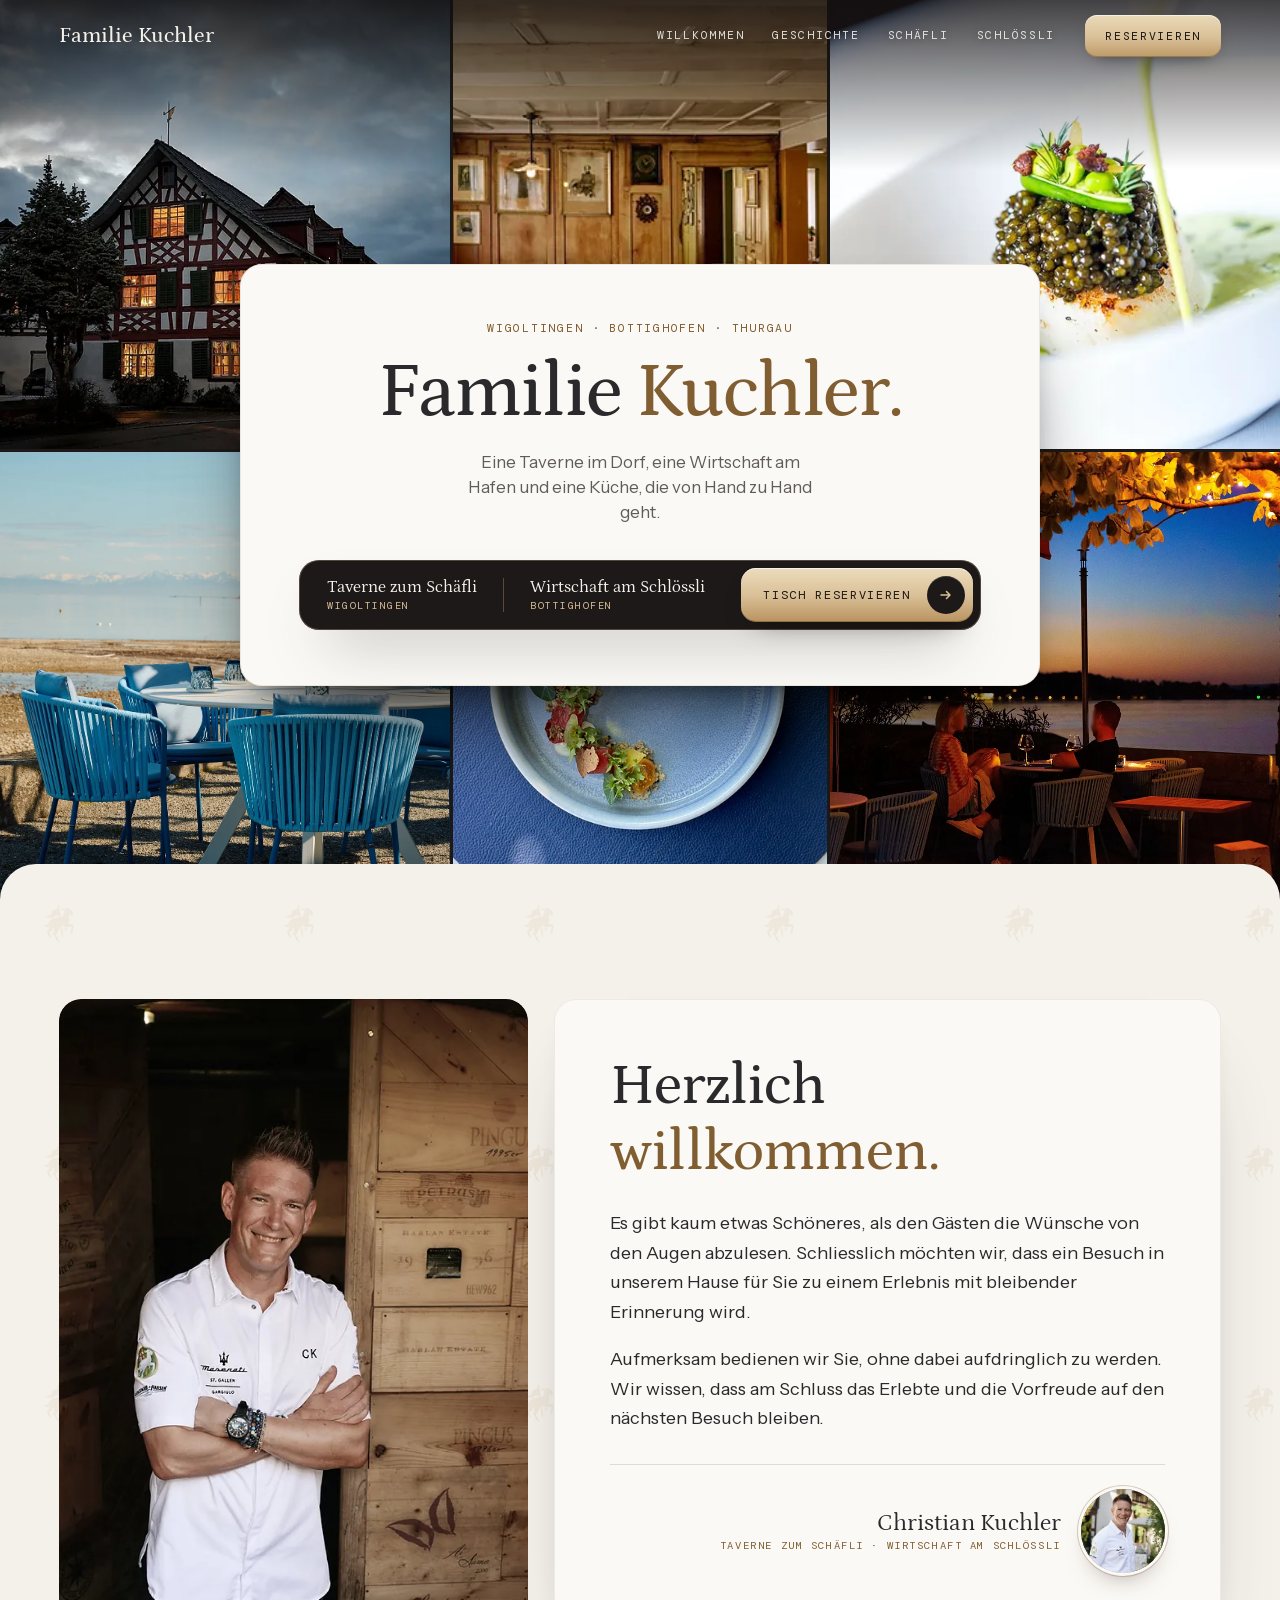
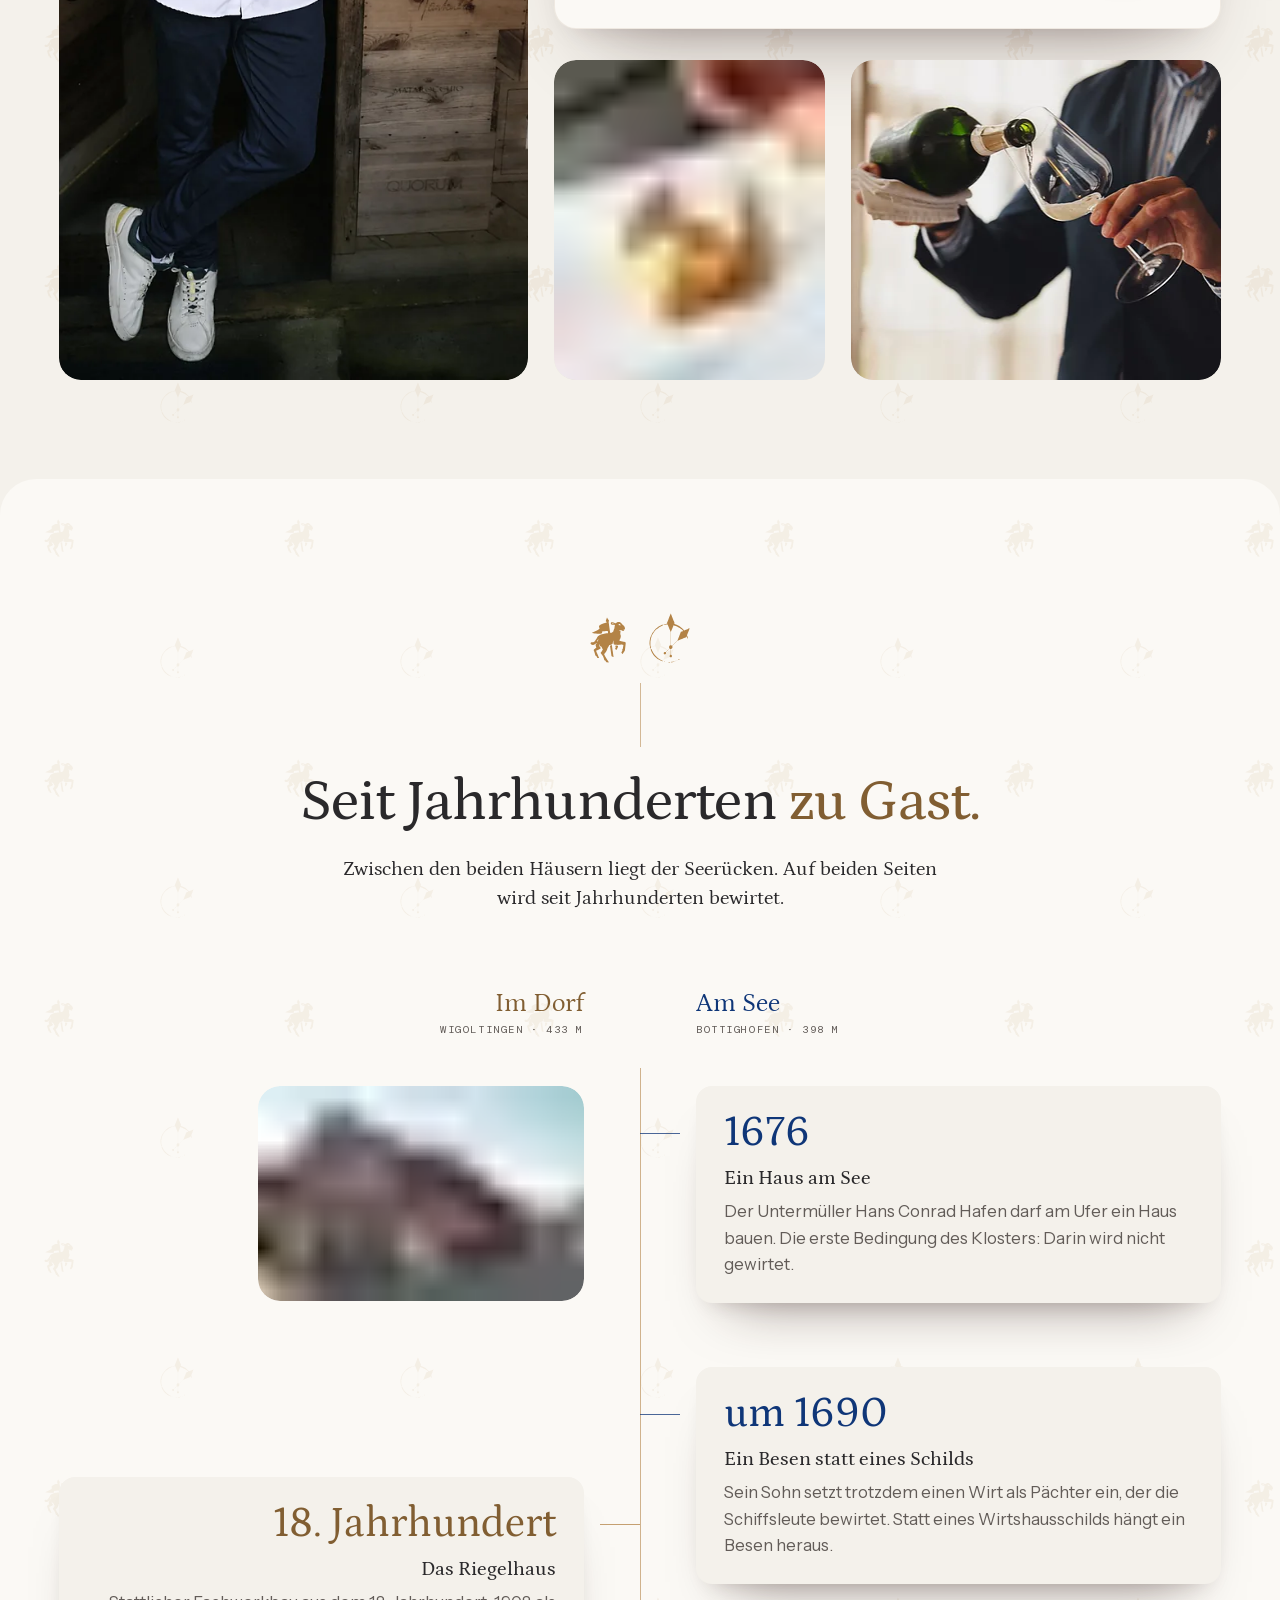
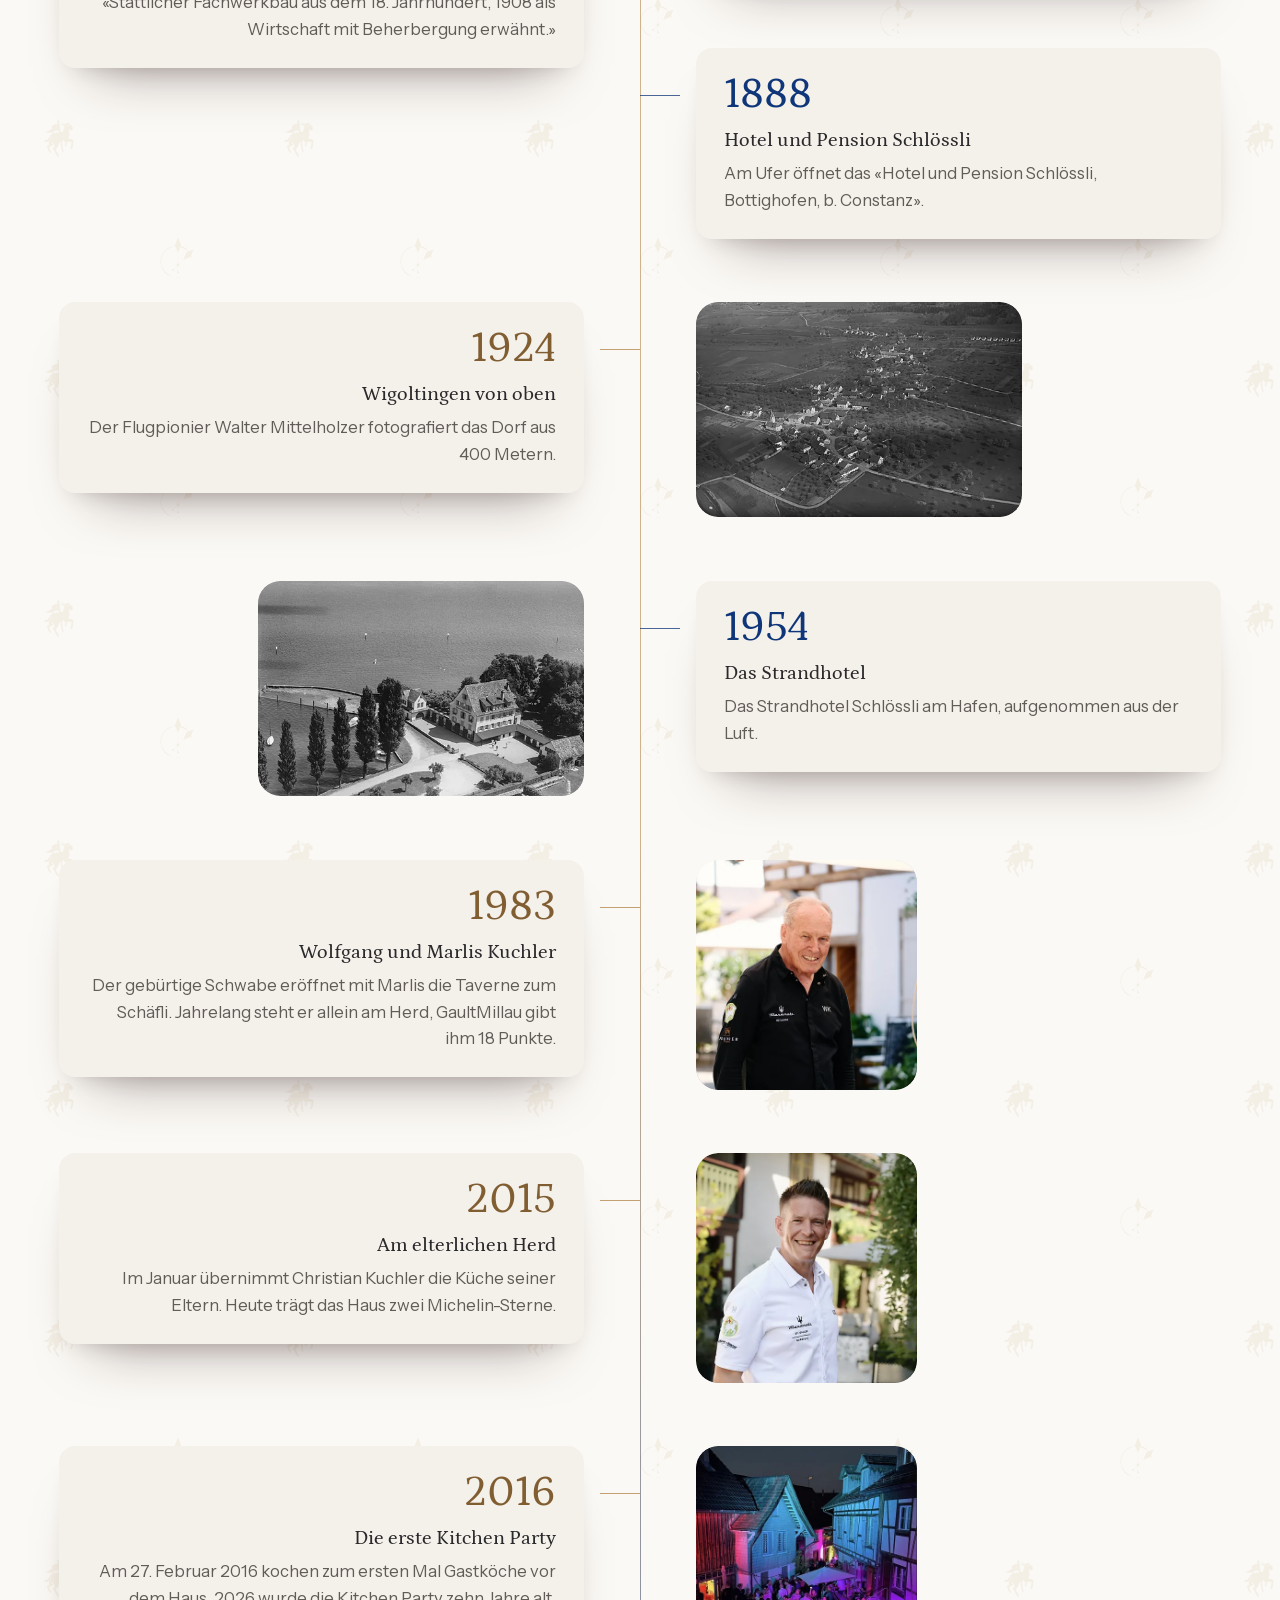
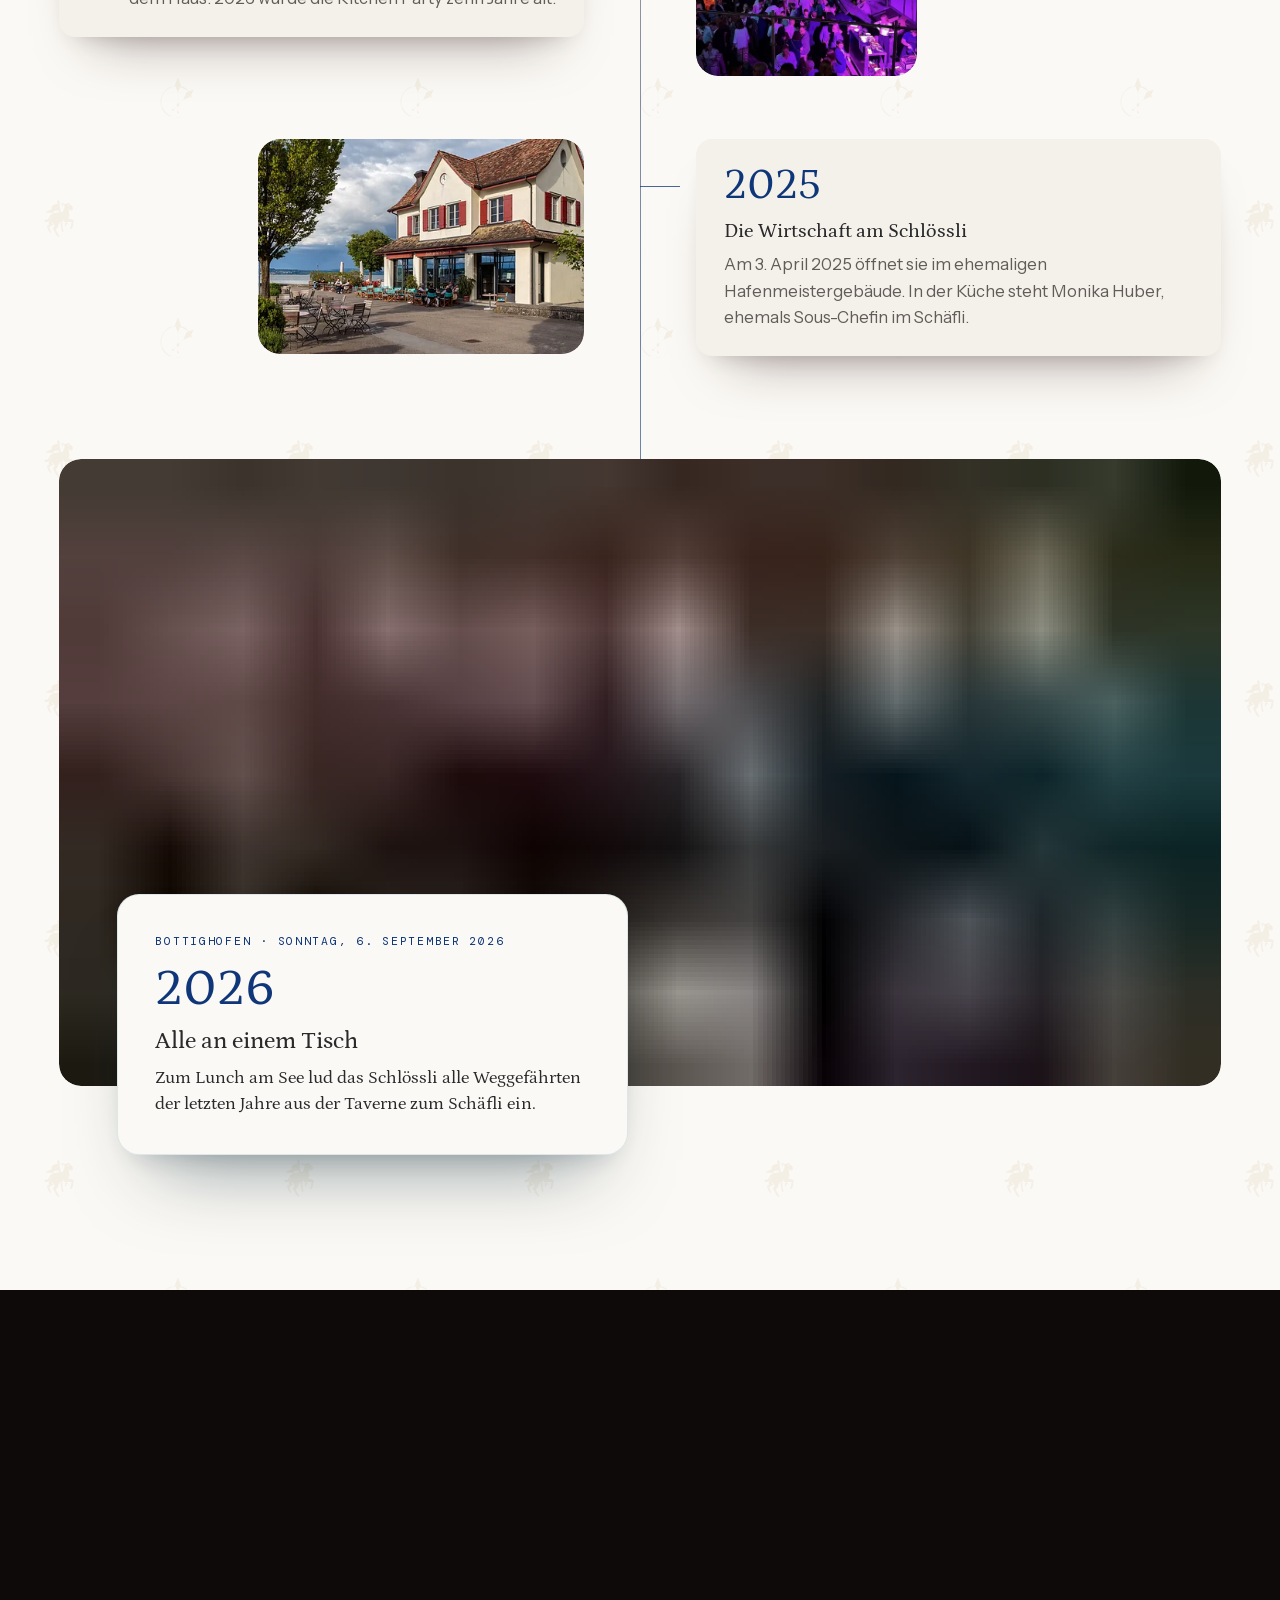
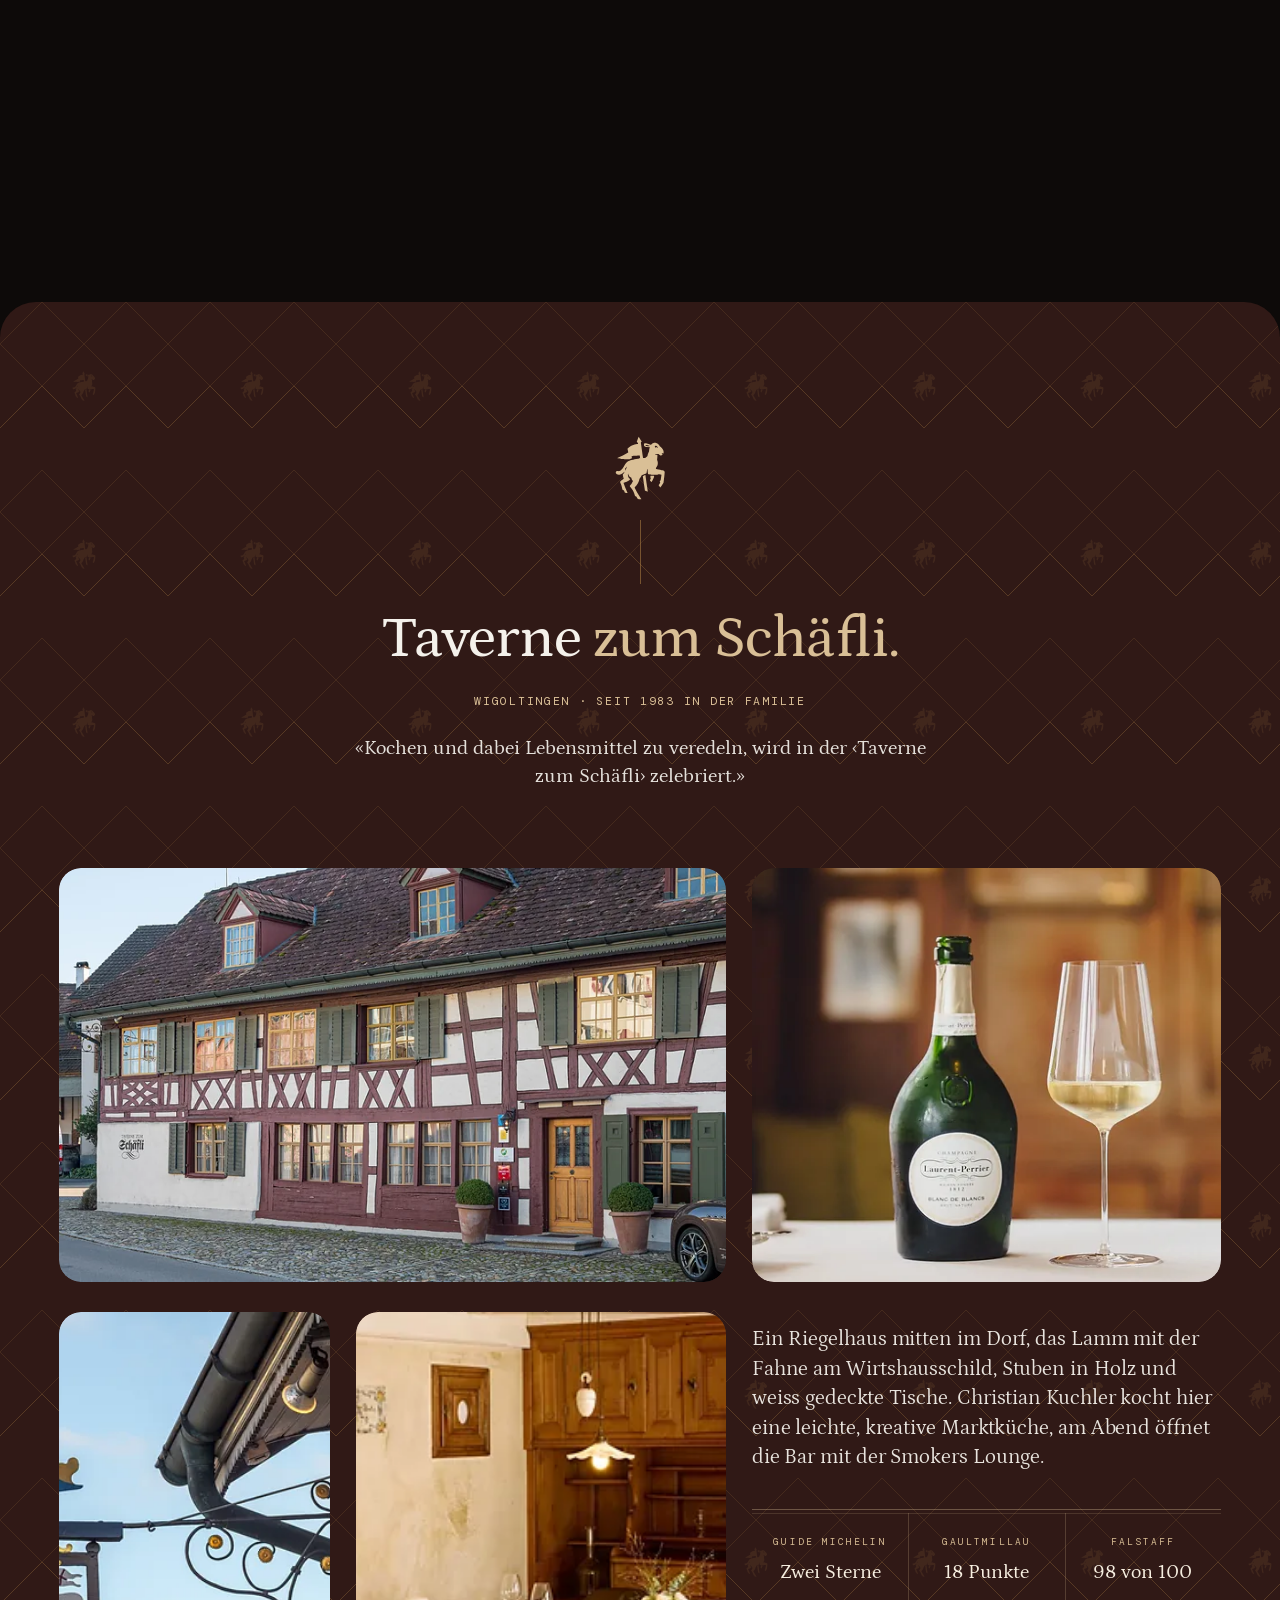
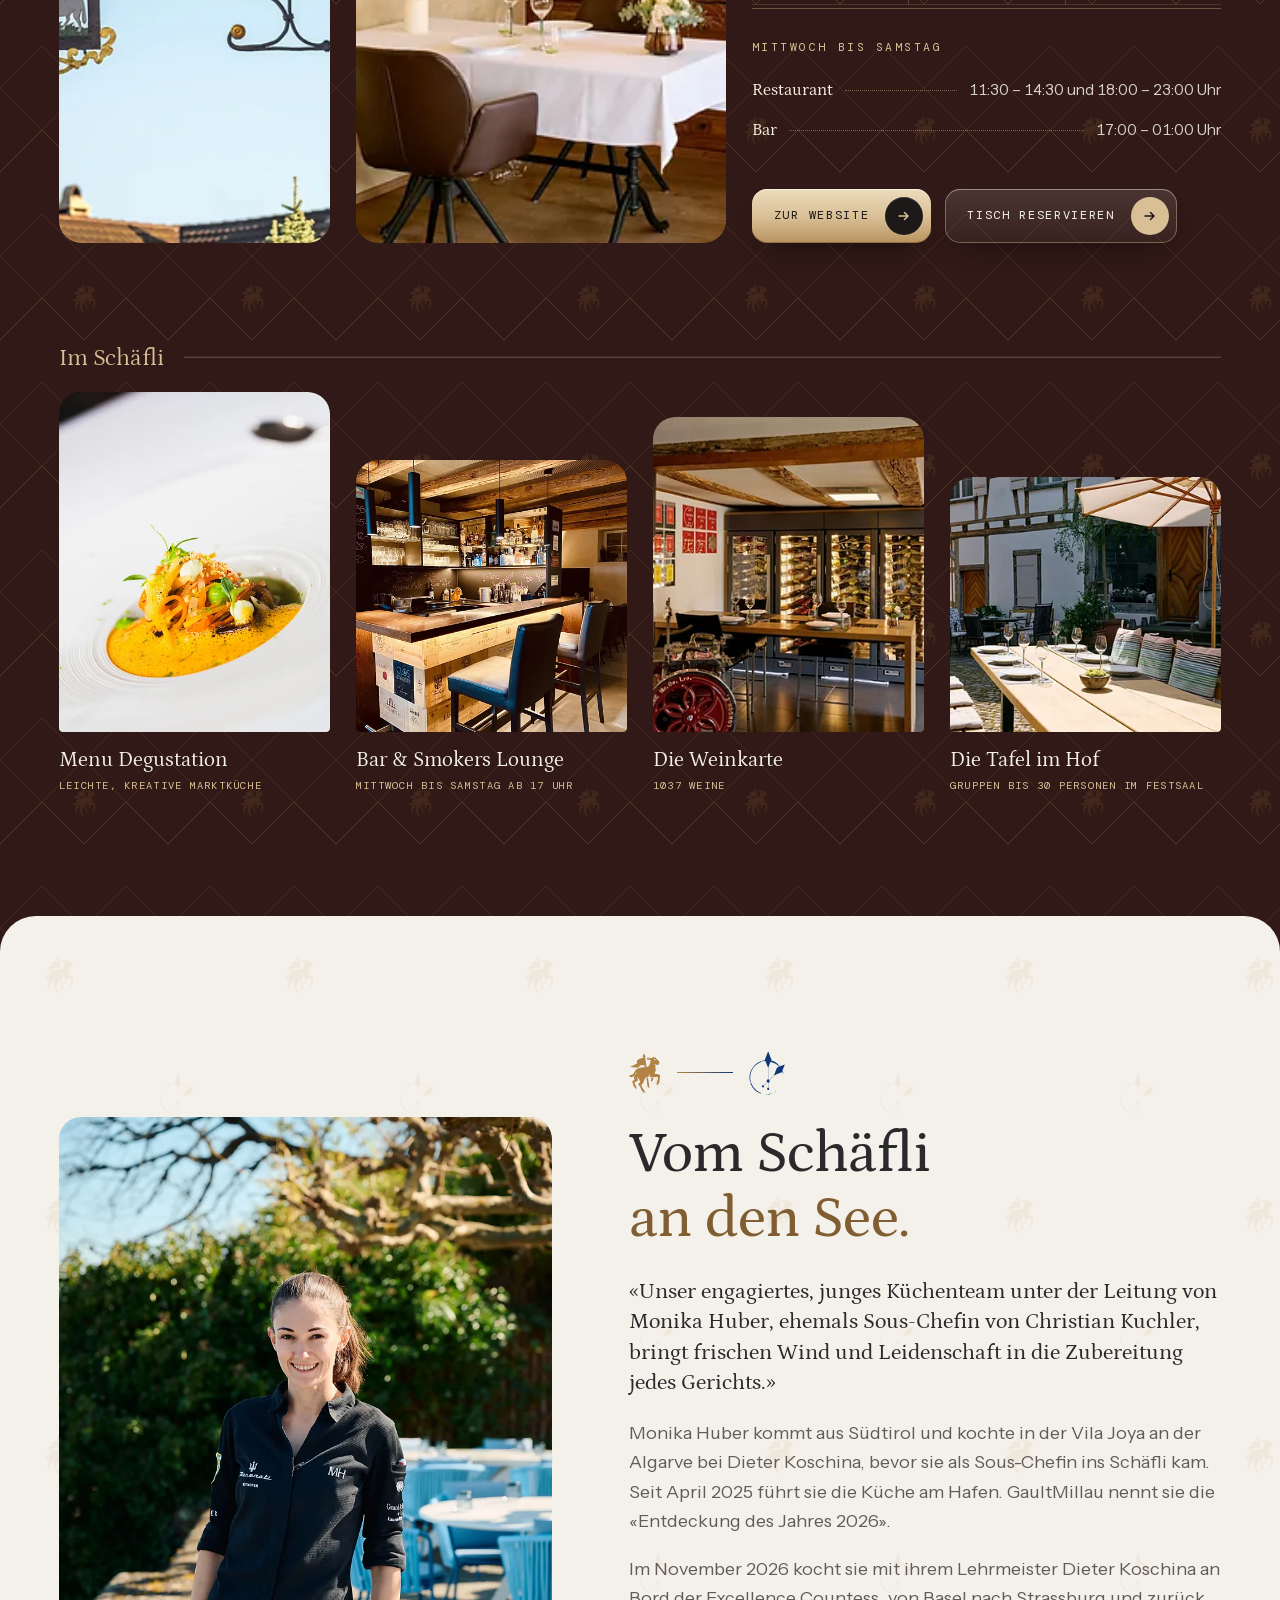
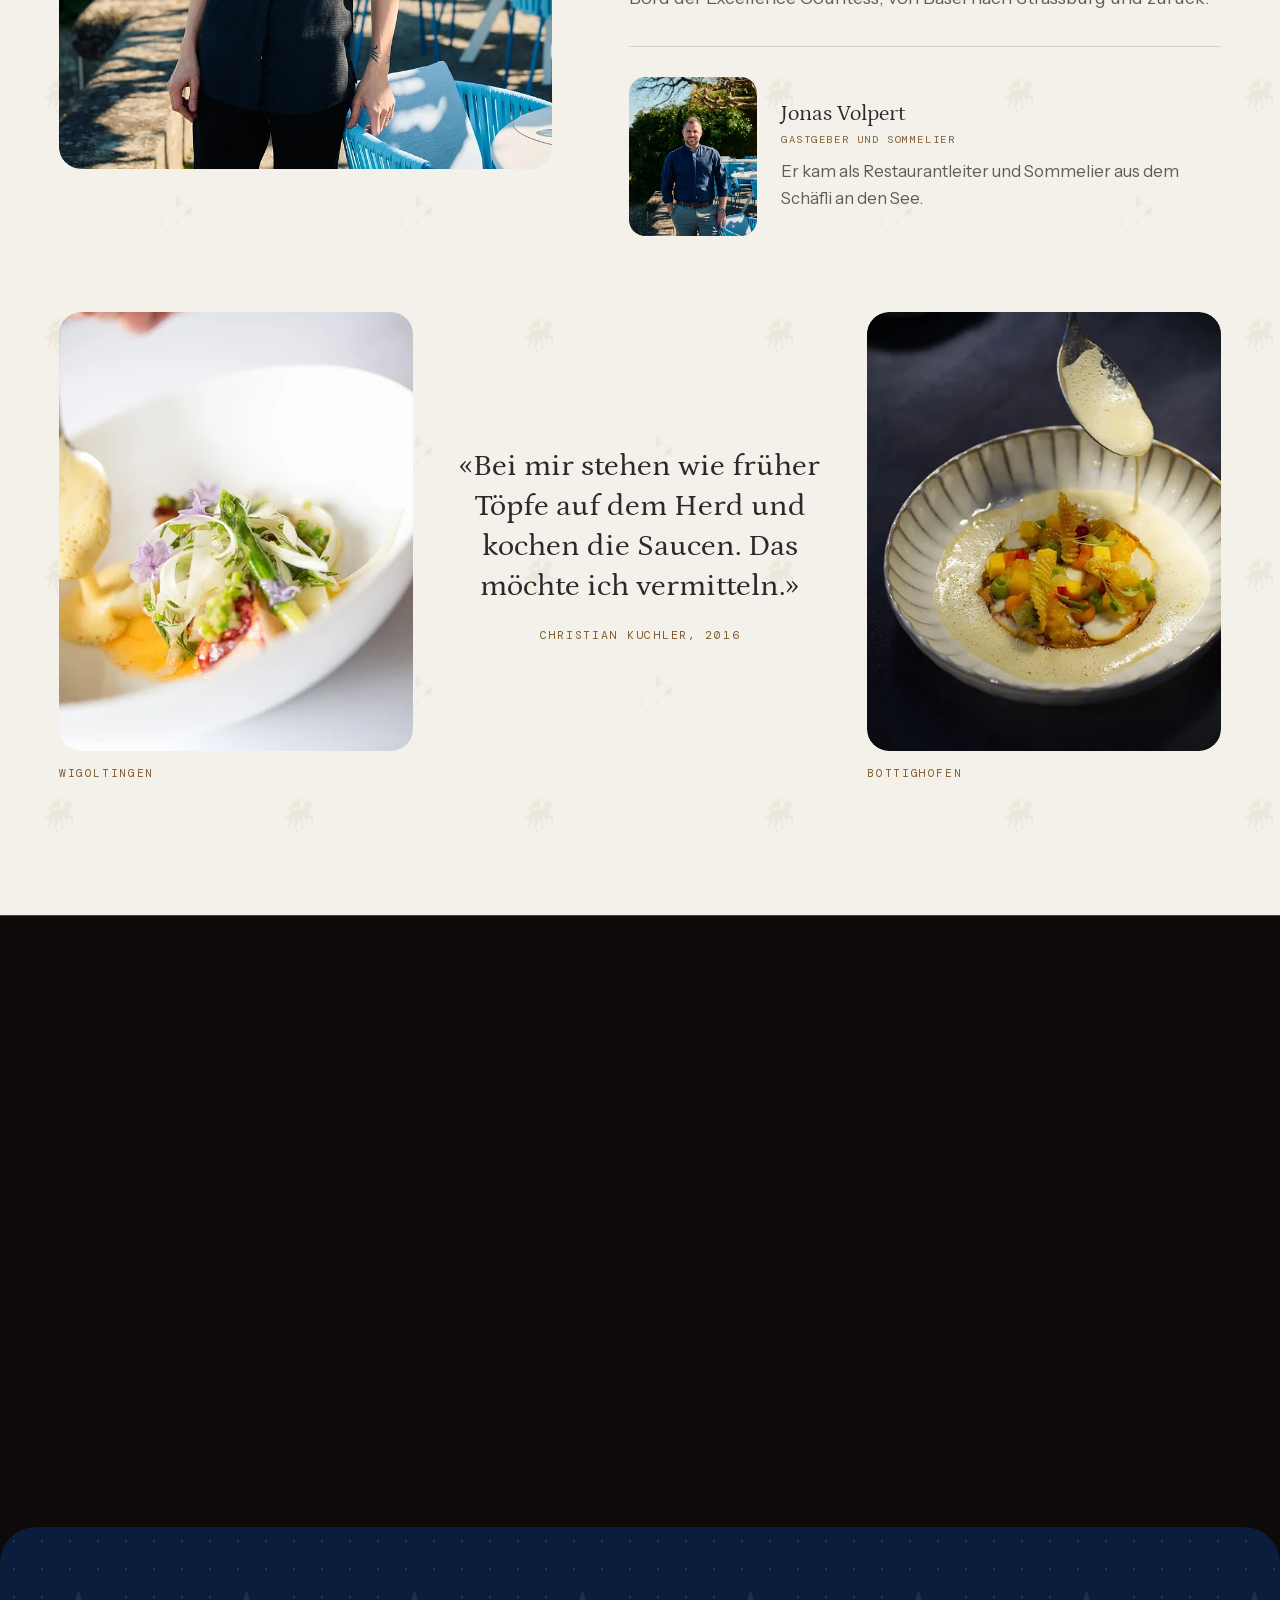
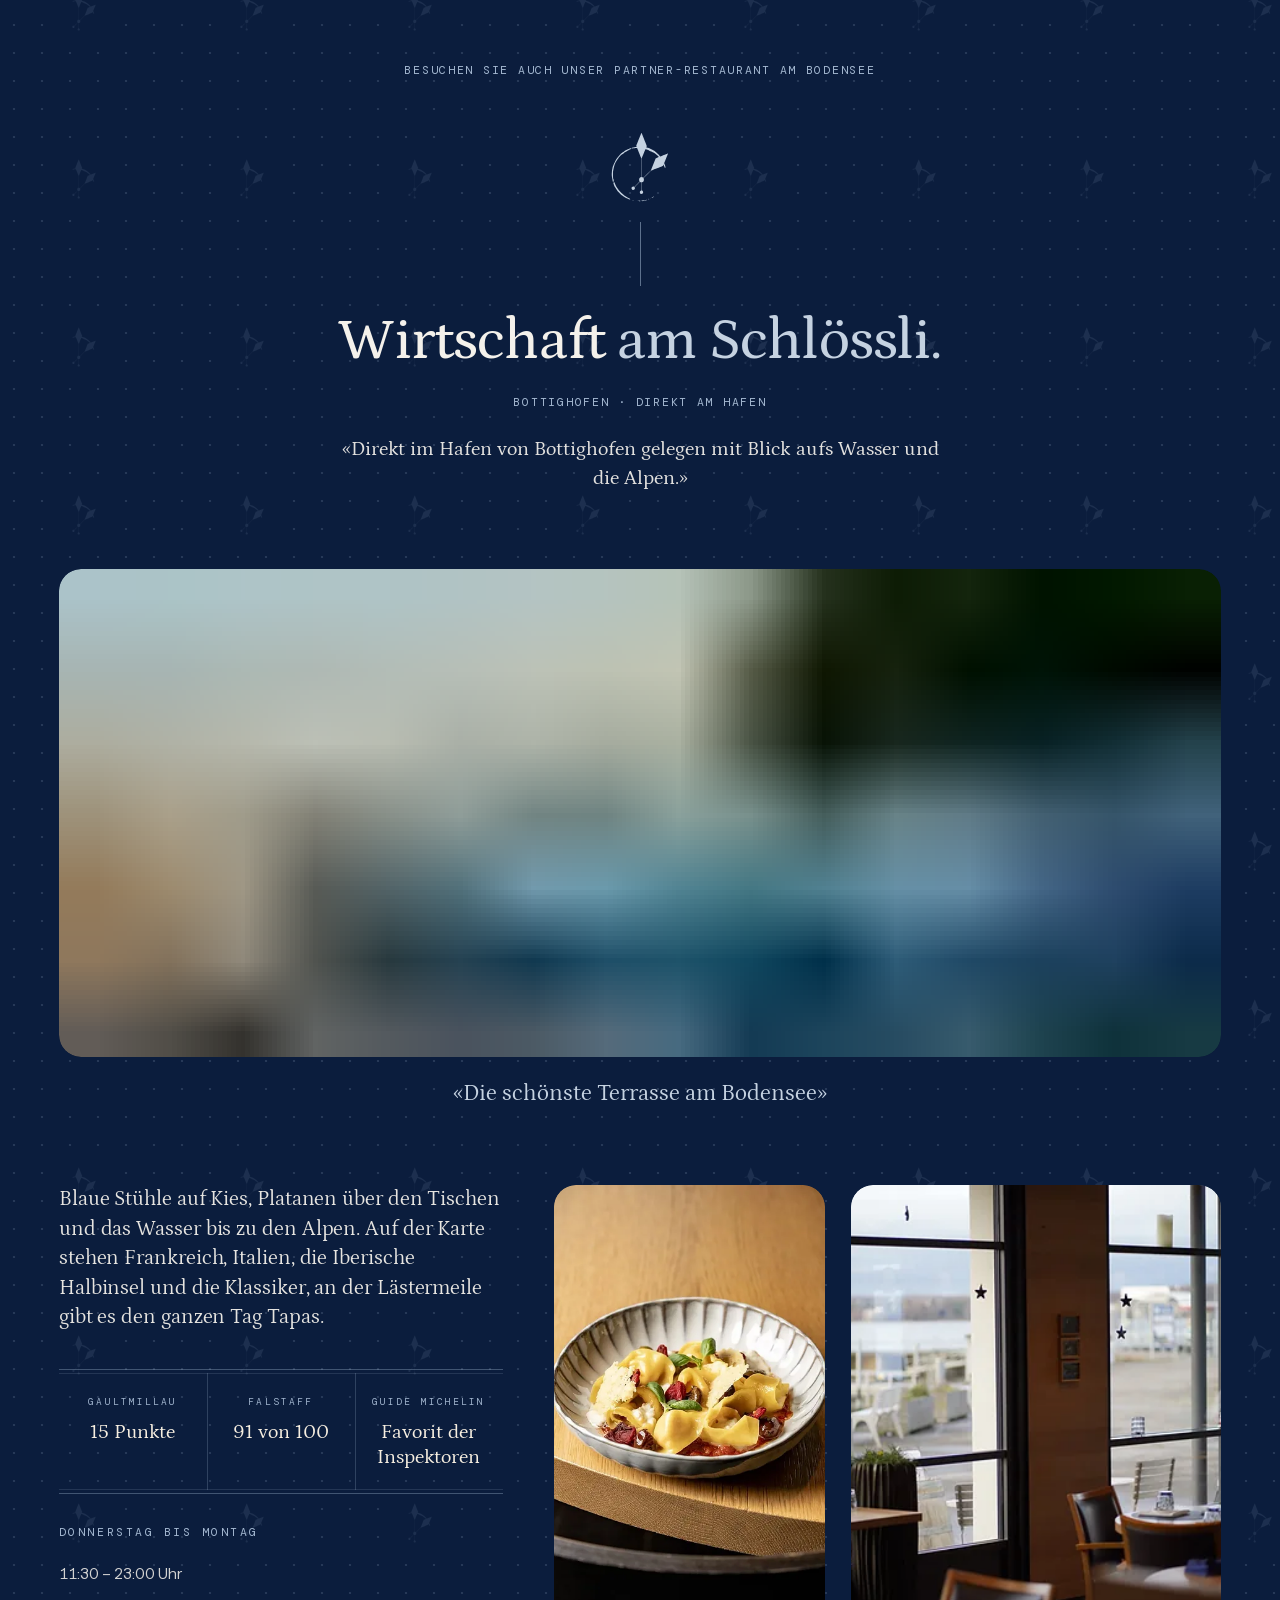
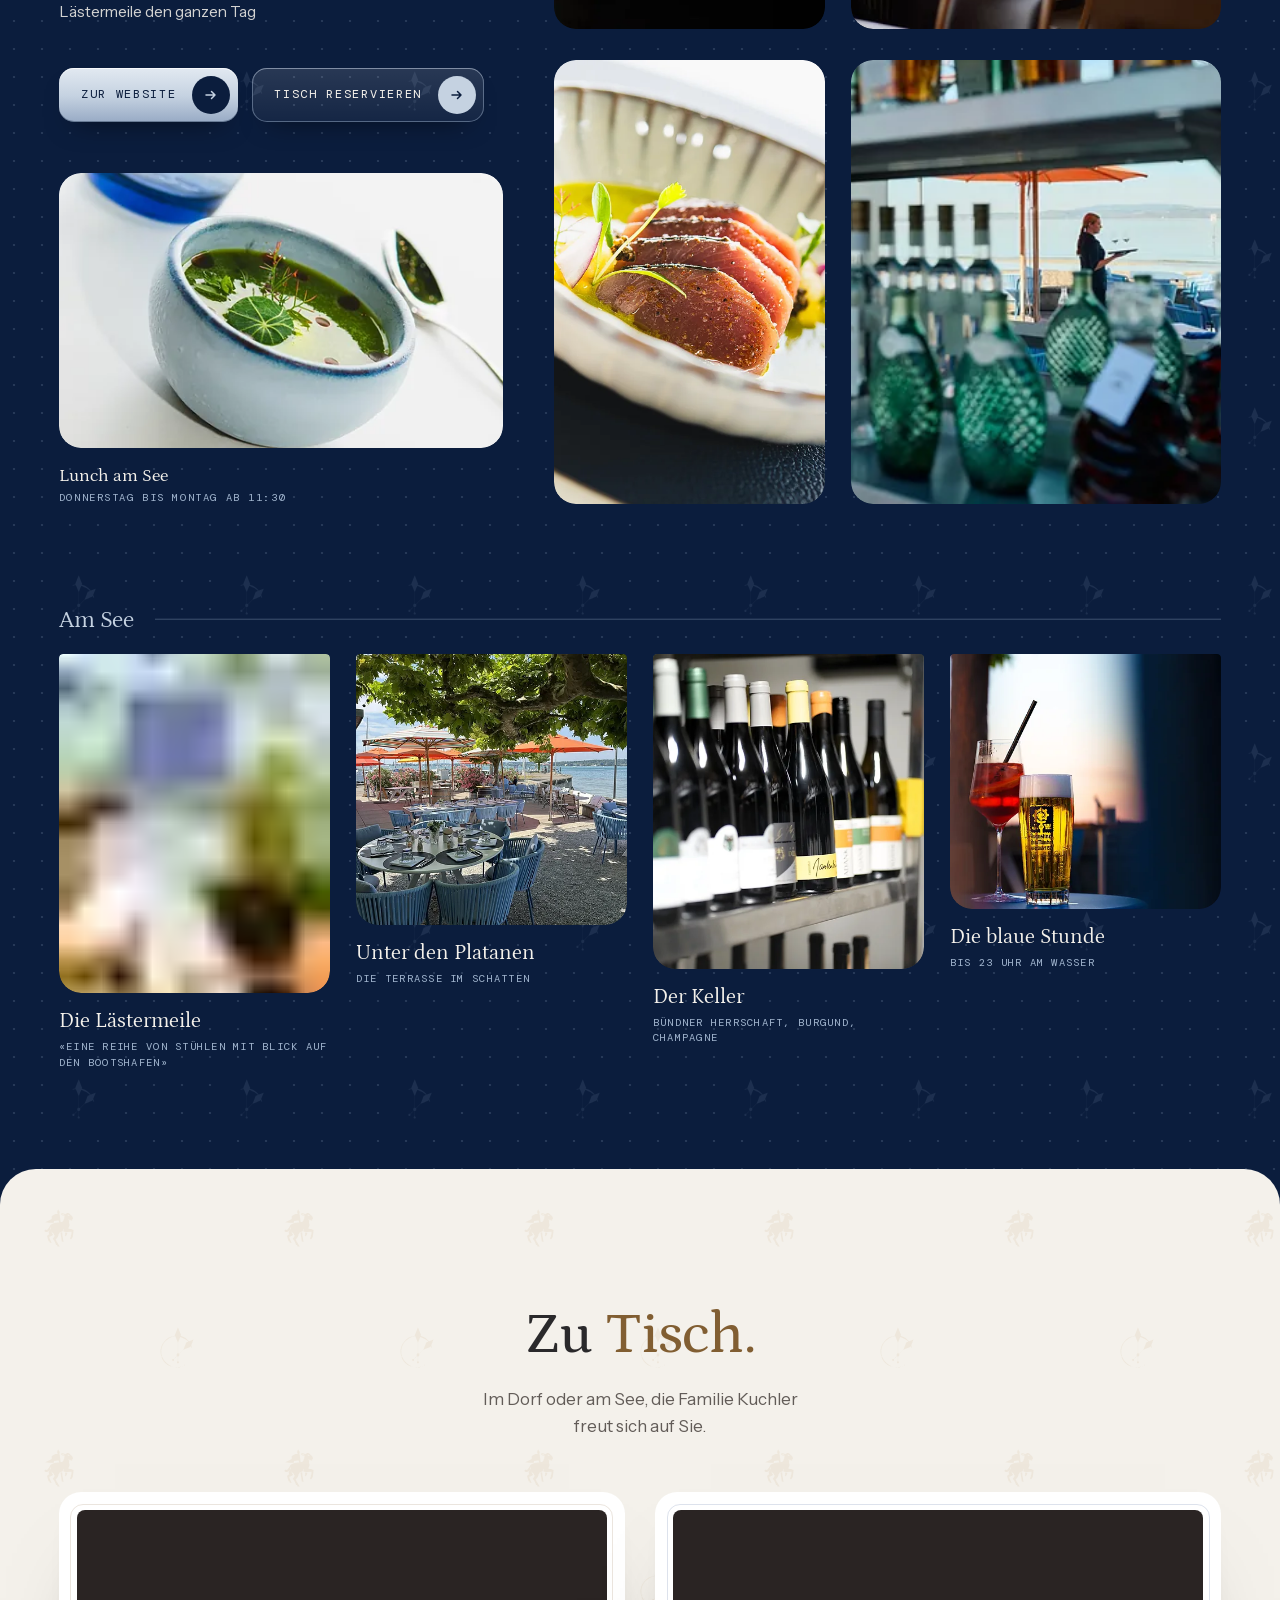
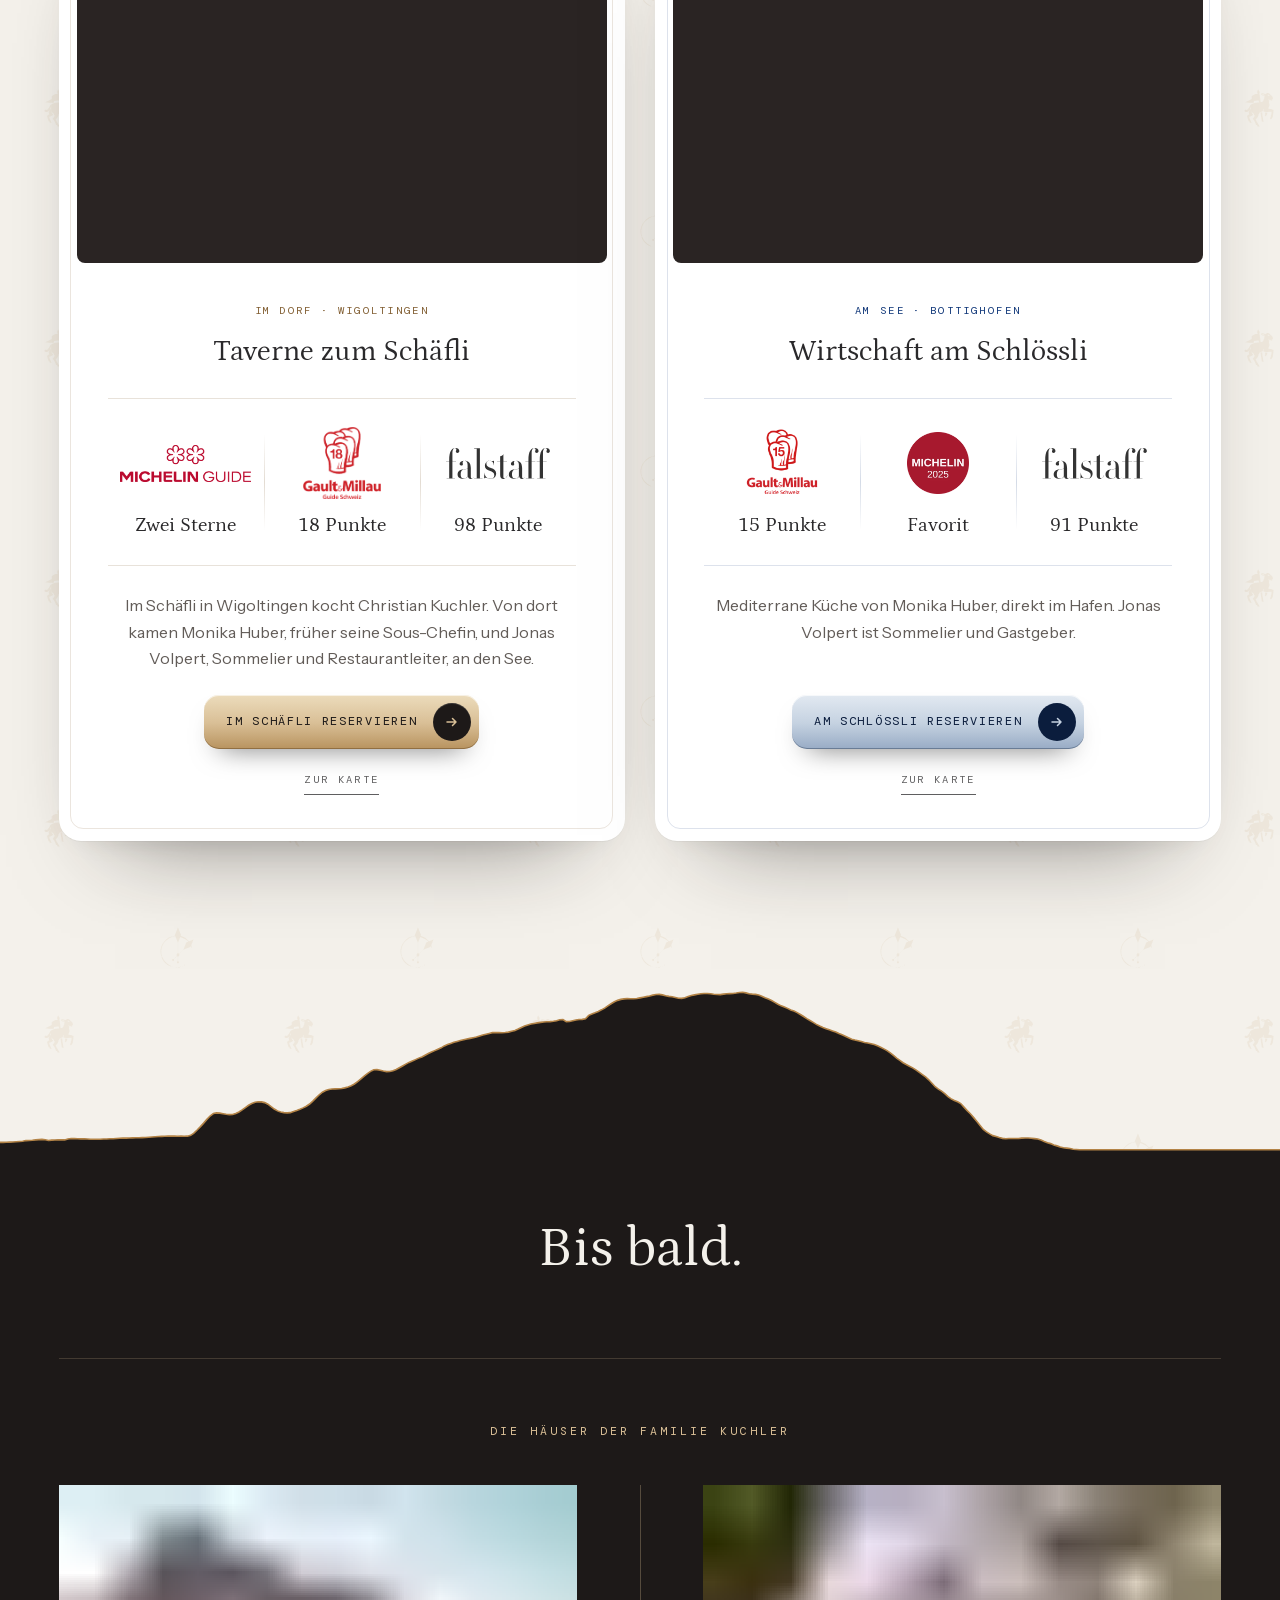
==== index.html @ fc2fe083 "Familie Kuchler, gemeinsame Startseite: Entwurf für GitHub Pages (1/1) Co-Authored-By: Claude Opus 5" ====
<!doctype html>
<html lang="de-CH">
<head><script data-wurzel>/* Wurzel-Weiche: Seite laeuft an der Wurzel einer Adresse oder in einem Unterordner (github.io/<repo>/) */(function(){var D=0,p=location.pathname.split('/');p.splice(p.length-1-D,D+1);var W=p.join('/')+'/';window.__W=W;if(W==='/')return;var O=location.origin;
function f(u){if(typeof u!=='string')return u;if(u.indexOf(O+'/')===0)return O+f(u.slice(O.length));if(u.charAt(0)!=='/'||u.charAt(1)==='/'||u.indexOf(W)===0||u+'/'===W)return u;return W+u.slice(1)}
function s(v){return typeof v!=='string'?v:v.replace(/(^|,)(\s*)(\S+)/g,function(m,a,b,u){return a+b+f(u)})}
function c(v){return typeof v!=='string'?v:v.replace(/url\(\s*(['"]?)([^'")]+)/g,function(m,q,u){return 'url('+q+f(u)})}
function h(v){return typeof v!=='string'?v:c(v.replace(/(\s(?:src|href|poster|action|data-src|data-href)\s*=\s*)(["'])([^"']*)\2/gi,function(m,a,q,u){return a+q+f(u)+q}).replace(/(\s(?:srcset|imagesrcset|data-srcset)\s*=\s*)(["'])([^"']*)\2/gi,function(m,a,q,u){return a+q+s(u)+q}))}
function d(K,k,g){K=window[K];if(!K)return;var x=Object.getOwnPropertyDescriptor(K.prototype,k);if(!x||!x.set)return;Object.defineProperty(K.prototype,k,{configurable:true,enumerable:x.enumerable,get:x.get,set:function(v){x.set.call(this,g(v))}})}
[['HTMLImageElement','src'],['HTMLScriptElement','src'],['HTMLLinkElement','href'],['HTMLIFrameElement','src'],['HTMLSourceElement','src'],['HTMLMediaElement','src'],['HTMLVideoElement','poster'],['HTMLAnchorElement','href'],['HTMLAreaElement','href'],['HTMLFormElement','action'],['HTMLEmbedElement','src'],['HTMLObjectElement','data']].forEach(function(z){d(z[0],z[1],f)});
[['HTMLImageElement','srcset'],['HTMLSourceElement','srcset'],['HTMLLinkElement','imageSrcset']].forEach(function(z){d(z[0],z[1],s)});
d('Element','innerHTML',h);d('Element','outerHTML',h);var iah=Element.prototype.insertAdjacentHTML;Element.prototype.insertAdjacentHTML=function(w,v){return iah.call(this,w,h(v))};
var sa=Element.prototype.setAttribute;Element.prototype.setAttribute=function(n,v){var l=String(n).toLowerCase();if(/^(src|href|poster|action|data|data-src|data-href)$/.test(l))v=f(v);else if(/srcset$/.test(l))v=s(v);else if(l==='style')v=c(v);return sa.call(this,n,v)};
var st=CSSStyleDeclaration.prototype,sp=st.setProperty;st.setProperty=function(n,v,q){return sp.call(this,n,c(v),q)};['background','backgroundImage','cssText','maskImage','webkitMaskImage','listStyleImage','borderImageSource','content'].forEach(function(k){var x=Object.getOwnPropertyDescriptor(st,k);if(x&&x.set)Object.defineProperty(st,k,{configurable:true,enumerable:x.enumerable,get:x.get,set:function(v){x.set.call(this,c(v))}})});
var F=window.fetch;if(F)window.fetch=function(i,o){if(typeof i==='string')i=f(i);else if(i instanceof URL)i=f(i.href);return F.call(this,i,o)};
var XO=XMLHttpRequest.prototype.open;XMLHttpRequest.prototype.open=function(){var a=[].slice.call(arguments);a[1]=f(a[1] instanceof URL?a[1].href:a[1]);return XO.apply(this,a)};
if(navigator.sendBeacon){var B=navigator.sendBeacon;navigator.sendBeacon=function(u,x){return B.call(navigator,f(u),x)}}
var wo=window.open;window.open=function(u){var a=[].slice.call(arguments);a[0]=f(u);return wo.apply(window,a)};
var dw=document.write,dl=document.writeln;document.write=function(){return dw.apply(document,[].map.call(arguments,h))};document.writeln=function(){return dl.apply(document,[].map.call(arguments,h))};
['pushState','replaceState'].forEach(function(k){var o=history[k];history[k]=function(a,b,u){return o.call(history,a,b,u==null?u:f(String(u)))}});
function e(el){if(!el||el.nodeType!==1)return;['src','href','poster','action'].forEach(function(a){var v=el.getAttribute(a);if(v&&v.charAt(0)==='/'){var z=f(v);if(z!==v)sa.call(el,a,z)}});var t=el.getAttribute('srcset');if(t&&/(^|,)\s*\/[^\/]/.test(t)){var z=s(t);if(z!==t)sa.call(el,'srcset',z)}t=el.getAttribute('style');if(t&&/url\(\s*['"]?\/[^\/]/.test(t)){z=c(t);if(z!==t)sa.call(el,'style',z)}}
new MutationObserver(function(ms){ms.forEach(function(m){if(m.type==='attributes')e(m.target);else m.addedNodes.forEach(function(n){if(n.nodeType!==1)return;e(n);var l=n.querySelectorAll('[src],[href],[srcset],[poster],[action],[style]');for(var i=0;i<l.length;i++)e(l[i])})})}).observe(document.documentElement,{childList:true,subtree:true,attributes:true,attributeFilter:['src','href','srcset','poster','action','style']})})();</script>
<meta charset="utf-8">
<meta name="viewport" content="width=device-width, initial-scale=1, viewport-fit=cover">
<meta name="robots" content="noindex, nofollow">
<title>Familie Kuchler · Taverne zum Schäfli und Wirtschaft am Schlössli</title>
<meta name="description" content="Die Taverne zum Schäfli in Wigoltingen und die Wirtschaft am Schlössli in Bottighofen, zwei Häuser der Familie Kuchler im Thurgau.">
<link rel="icon" href="data:image/svg+xml,<svg xmlns='http://www.w3.org/2000/svg' viewBox='57 52 828 1051' fill='%23B38346'><g transform='translate(0.000000,1174.000000) scale(0.100000,-0.100000)'><path d='M4433 11043 c-92 -257 -284 -815 -282 -817 2 -2 45 -27 95 -55 102 -56 98 -51 110 -182 8 -79 29 -67 -171 -99 -232 -37 -590 -133 -735 -197 -184 -82 -378 -188 -495 -271 -79 -57 -246 -196 -294 -246 l-45 -45 43 -188 c23 -103 51 -220 61 -260 11 -40 23 -92 26 -117 7 -50 29 -31 -226 -191 -472 -296 -1023 -569 -1479 -733 -57 -20 -106 -42 -108 -49 -3 -7 18 -16 54 -23 32 -6 76 -16 98 -21 168 -37 406 -77 540 -89 50 -5 135 -16 190 -24 273 -40 965 -54 1144 -22 114 21 237 59 311 96 99 51 94 33 55 210 -19 85 -35 158 -35 162 0 23 277 70 515 88 83 6 182 15 220 20 88 12 604 44 610 38 6 -6 65 -422 65 -460 0 -34 0 -34 -332 -81 -483 -69 -676 -111 -1070 -228 -252 -75 -484 -156 -573 -199 -108 -54 -236 -152 -335 -257 -99 -106 -152 -184 -226 -334 -131 -265 -343 -585 -510 -769 -215 -237 -353 -291 -624 -244 -112 19 -151 12 -227 -40 -102 -70 -141 -225 -81 -326 30 -52 104 -125 166 -164 147 -92 341 -107 540 -40 208 70 365 169 548 347 72 70 137 127 144 127 43 0 -101 -267 -229 -425 -25 -30 -41 -60 -41 -77 0 -73 76 -397 131 -561 17 -49 29 -90 27 -90 -82 -43 -542 -406 -568 -450 -45 -73 -33 -172 40 -317 91 -182 212 -557 270 -836 43 -205 54 -220 224 -290 69 -29 69 -29 136 -190 93 -223 89 -217 174 -244 91 -29 342 -42 351 -18 3 7 -35 101 -85 208 -109 233 -273 612 -363 841 -90 227 -223 607 -216 613 2 1 116 44 252 94 424 158 607 261 775 437 51 53 92 99 91 103 0 4 -28 20 -62 36 -91 43 -193 149 -246 257 -72 146 -105 338 -94 534 7 105 25 130 37 49 3 -26 20 -88 37 -138 90 -261 232 -427 419 -486 30 -10 57 -24 61 -31 4 -8 16 -57 28 -109 33 -145 88 -248 184 -343 65 -64 77 -82 71 -100 -15 -51 -148 -300 -212 -397 -37 -58 -114 -160 -170 -227 -102 -121 -132 -171 -132 -216 0 -39 48 -117 116 -190 298 -316 572 -831 699 -1317 14 -55 27 -77 76 -132 35 -39 70 -69 86 -72 102 -25 98 -22 148 -109 74 -126 185 -286 206 -298 42 -22 190 -40 349 -41 171 -1 210 4 210 27 0 8 -91 151 -203 317 -387 576 -579 903 -812 1375 -52 106 -95 199 -95 206 0 7 18 31 41 52 56 55 224 246 285 325 167 217 298 448 369 651 42 122 53 167 65 270 8 73 11 79 79 170 61 82 168 257 242 399 13 25 34 58 46 73 13 16 23 39 23 52 0 21 13 27 133 65 200 63 390 136 512 197 145 71 175 95 175 136 0 47 37 296 62 412 30 145 76 285 93 285 13 0 15 -34 15 -217 1 -312 26 -499 87 -634 25 -56 25 -57 81 -68 85 -16 311 -48 447 -63 73 -7 238 -12 420 -12 316 1 465 15 673 64 108 26 120 26 360 -7 237 -33 214 0 177 -250 -14 -92 -30 -197 -35 -233 -5 -36 -21 -141 -35 -233 -14 -92 -25 -175 -25 -183 0 -9 -27 -44 -60 -78 -98 -102 -109 -152 -60 -276 17 -41 30 -83 30 -93 0 -11 -55 -107 -121 -214 -67 -107 -123 -202 -125 -211 -4 -14 96 -152 247 -342 l26 -32 55 73 c172 234 375 543 437 668 19 37 38 97 47 145 47 273 189 1609 178 1678 -9 52 -55 129 -92 154 -45 31 -169 77 -272 102 -108 26 -615 130 -870 177 -107 20 -198 39 -203 42 -10 6 -2 106 14 165 5 21 34 69 63 108 255 340 311 830 134 1183 -27 54 -28 61 -18 120 16 104 38 372 46 559 6 148 5 178 -7 181 -8 3 -43 10 -79 16 -125 24 -330 104 -330 130 0 11 10 12 48 7 151 -21 294 -26 421 -15 l134 11 35 -41 c48 -58 139 -126 219 -164 136 -63 288 -34 368 70 19 25 35 52 35 59 0 7 -31 57 -70 110 -69 96 -82 124 -58 124 6 0 66 -16 131 -36 87 -27 125 -34 136 -27 27 17 42 93 43 208 1 139 -31 267 -101 410 -88 179 -226 340 -414 482 -75 57 -106 88 -135 135 -96 155 -247 314 -377 395 -47 30 -146 73 -215 94 -63 20 -96 23 -205 23 -113 -1 -141 -5 -215 -28 -144 -47 -271 -129 -371 -240 -54 -60 -14 -65 -325 42 -191 65 -320 100 -527 143 -113 23 -148 24 -218 3 -77 -23 -114 -65 -128 -147 -27 -154 -3 -251 82 -333 46 -45 66 -56 147 -82 52 -17 133 -38 180 -47 118 -23 337 -31 439 -16 46 7 85 10 87 8 3 -2 -7 -49 -20 -103 -37 -146 -65 -329 -77 -504 -7 -101 -16 -164 -26 -180 -82 -140 -187 -424 -225 -609 -23 -113 -23 -113 -83 -149 -82 -49 -127 -84 -215 -168 l-75 -72 -175 -16 c-96 -9 -180 -16 -186 -16 -13 0 -17 28 -70 410 -33 247 -92 669 -174 1260 -22 157 -58 415 -80 574 -22 160 -40 303 -40 319 0 22 15 43 71 97 48 47 68 73 63 82 -9 15 -209 324 -318 493 -40 61 -96 147 -125 193 -30 45 -54 82 -55 82 -1 0 -11 -26 -23 -57z m1532 -1348 c199 -58 269 -85 273 -106 4 -22 -25 -27 -188 -35 -199 -10 -340 17 -422 79 -52 40 -64 86 -26 105 48 25 191 8 363 -43z m1429 -104 c69 -37 216 -177 216 -206 0 -42 -13 -87 -26 -92 -7 -3 -47 16 -89 41 -42 25 -82 46 -89 46 -7 0 -26 -10 -41 -22 -19 -15 -46 -23 -85 -26 -63 -5 -99 9 -140 53 -45 49 -25 172 35 211 61 40 140 38 219 -5z m-4904 -3448 c0 -33 -30 -158 -56 -238 -28 -84 -105 -248 -151 -321 -32 -51 -59 -60 -49 -16 3 15 9 102 13 195 l6 167 52 45 c29 24 77 76 106 115 53 69 79 87 79 53z M5500 4796 c-30 -13 -124 -52 -207 -86 -178 -73 -165 -47 -133 -252 11 -72 31 -203 45 -292 140 -943 287 -1911 291 -1917 2 -4 23 -14 47 -22 23 -9 125 -50 226 -91 101 -42 186 -74 188 -73 2 2 -1 35 -7 73 -5 38 -37 256 -70 484 -33 228 -69 478 -80 555 -11 77 -24 169 -30 205 -11 69 -158 1093 -186 1295 -10 66 -20 125 -23 132 -4 8 -22 5 -61 -11z M6412 4664 c-6 -22 -17 -57 -26 -79 -27 -71 -21 -115 30 -213 l46 -89 -75 -159 c-41 -87 -78 -168 -81 -180 -5 -16 12 -38 82 -108 49 -48 112 -105 142 -127 59 -45 64 -43 108 25 54 86 288 568 317 652 18 53 45 203 45 248 0 32 0 32 -202 45 -112 6 -242 15 -289 18 -86 6 -86 6 -97 -33z'/></g></svg>
">
<link rel="preload" href="assets/fonts/Petrona-var.woff2" as="font" type="font/woff2" crossorigin>
<link rel="preload" href="assets/fonts/InstrumentSans-normal-400_600.woff2" as="font" type="font/woff2" crossorigin>
<link rel="stylesheet" href="assets/css/familie.css?v=25">
<script>document.documentElement.classList.add('js','wartet');if(matchMedia('(prefers-reduced-motion: reduce)').matches)document.documentElement.classList.add('ruhig')</script>
</head>
<body>

<header class="leiste" id="leiste">
  <a class="leiste__name" href="#auftakt">Familie Kuchler</a>
  <nav class="leiste__nav"><a href="#willkommen">Willkommen</a><a href="#geschichte">Geschichte</a><a href="#schaefli">Schäfli</a><a href="#schloessli">Schlössli</a></nav>
  <button class="leiste__buchen" type="button" data-buchen>Reservieren</button>
</header>
<dialog class="wahl" id="wahl" aria-label="Reservieren">
  <button class="wahl__zu" type="button" data-zu aria-label="Schliessen"><svg viewBox="0 0 16 16"><path d="M4 4l8 8M12 4l-8 8"/></svg></button>
  <p class="wahl__t">Wo dürfen wir Sie begrüssen?</p>
  <a class="wahl__h" href="https://bookings.zenchef.com/results?rid=378685&pid=1001" target="_blank" rel="noopener"><span class="wahl__b" style="background-image:url([data-uri])"><img data-srcset="assets/img/s-nacht-480.webp 480w, assets/img/s-nacht-800.webp 800w, assets/img/s-nacht-1200.webp 1200w, assets/img/s-nacht-1800.webp 1800w, assets/img/s-nacht-1919.webp 1919w" data-src="assets/img/s-nacht-480.webp" sizes="120px" alt="Das Riegelhaus der Taverne zum Schäfli am Abend, Licht in den Fenstern" width="1919" height="1280" style="object-position:50% 50%" decoding="async"></span><span class="wahl__w"><span class="wahl__n">Taverne zum Schäfli</span><span class="mono">Wigoltingen · Mittwoch bis Samstag</span></span><span class="kn__k" aria-hidden="true"><svg viewBox="0 0 16 16"><path d="M3 8h9M8.5 4.5 12 8l-3.5 3.5"/></svg></span></a>
  <a class="wahl__h wahl__h--see" href="https://services.gastronovi.com/restaurants/118851/reservierung/widget" target="_blank" rel="noopener"><span class="wahl__b" style="background-image:url([data-uri])"><img data-srcset="assets/img/l-abend-480.webp 480w, assets/img/l-abend-800.webp 800w, assets/img/l-abend-1200.webp 1200w, assets/img/l-abend-1800.webp 1800w, assets/img/l-abend-2400.webp 2400w" data-src="assets/img/l-abend-480.webp" sizes="120px" alt="Abend unter der Platane mit Lichterkette, Gäste am Tisch über dem See" width="2500" height="3333" style="object-position:50% 50%" decoding="async"></span><span class="wahl__w"><span class="wahl__n">Wirtschaft am Schlössli</span><span class="mono">Bottighofen · Donnerstag bis Montag</span></span><span class="kn__k" aria-hidden="true"><svg viewBox="0 0 16 16"><path d="M3 8h9M8.5 4.5 12 8l-3.5 3.5"/></svg></span></a>
</dialog>
<main id="inhalt">

<section id="auftakt" class="auf auf--raster">
  <div class="auf__raster"><div class="auf__f"><img src="assets/img/s-nacht-480.webp" srcset="assets/img/s-nacht-480.webp 480w, assets/img/s-nacht-800.webp 800w, assets/img/s-nacht-1200.webp 1200w, assets/img/s-nacht-1800.webp 1800w, assets/img/s-nacht-1919.webp 1919w" fetchpriority="high" sizes="(max-width:700px) 110vw, 36vw" alt="Das Riegelhaus der Taverne zum Schäfli am Abend, Licht in den Fenstern" width="1919" height="1280" style="object-position:50% 45%" decoding="sync"></div><div class="auf__f"><img src="assets/img/s-stube-abend-480.webp" srcset="assets/img/s-stube-abend-480.webp 480w, assets/img/s-stube-abend-800.webp 800w, assets/img/s-stube-abend-1200.webp 1200w, assets/img/s-stube-abend-1800.webp 1800w, assets/img/s-stube-abend-2304.webp 2304w" fetchpriority="high" sizes="(max-width:700px) 110vw, 36vw" alt="Die Gaststube mit Holztäfer und gedeckten Tischen" width="2304" height="1536" style="object-position:50% 50%" decoding="sync"></div><div class="auf__f"><img src="assets/img/s-muschel-480.webp" srcset="assets/img/s-muschel-480.webp 480w, assets/img/s-muschel-800.webp 800w, assets/img/s-muschel-1200.webp 1200w, assets/img/s-muschel-1668.webp 1668w" fetchpriority="high" sizes="(max-width:700px) 110vw, 36vw" alt="Jakobsmuschel, Kaviar, Kräuter-Beurre-Blanc" width="1668" height="1668" style="object-position:50% 50%" decoding="sync"></div><div class="auf__f"><img src="assets/img/l-start-480.webp" srcset="assets/img/l-start-480.webp 480w, assets/img/l-start-800.webp 800w, assets/img/l-start-1200.webp 1200w, assets/img/l-start-1800.webp 1800w, assets/img/l-start-2400.webp 2400w" fetchpriority="high" sizes="(max-width:700px) 110vw, 36vw" alt="Blaue Stühle auf der Terrasse am Mittag, dahinter der Bodensee und die Alpen" width="2500" height="1667" style="object-position:50% 60%" decoding="sync"></div><div class="auf__f"><img src="assets/img/l-anguria-480.webp" srcset="assets/img/l-anguria-480.webp 480w, assets/img/l-anguria-800.webp 800w, assets/img/l-anguria-1200.webp 1200w, assets/img/l-anguria-1800.webp 1800w, assets/img/l-anguria-2400.webp 2400w" fetchpriority="high" sizes="(max-width:700px) 110vw, 36vw" alt="Ein Teller von oben auf dem blauen Platzteller" width="2500" height="3333" style="object-position:50% 50%" decoding="sync"></div><div class="auf__f"><img src="assets/img/l-abend-480.webp" srcset="assets/img/l-abend-480.webp 480w, assets/img/l-abend-800.webp 800w, assets/img/l-abend-1200.webp 1200w, assets/img/l-abend-1800.webp 1800w, assets/img/l-abend-2400.webp 2400w" fetchpriority="high" sizes="(max-width:700px) 110vw, 36vw" alt="Abend unter der Platane mit Lichterkette, Gäste am Tisch über dem See" width="2500" height="3333" style="object-position:50% 60%" decoding="sync"></div></div>
  <div class="auf__in">
    <div class="auf__kachel">
      <p class="auf__ort mono" data-m="t">Wigoltingen · Bottighofen · Thurgau</p>
      <h1 class="auf__t" data-schlitz>Familie <em>Kuchler.</em></h1>
      <p class="auf__satz" data-m="t">Eine Taverne im Dorf, eine Wirtschaft am Hafen und eine Küche, die von Hand zu Hand geht.</p>
      <div class="platte" data-m="t"><a class="platte__h" href="#schaefli"><span>Taverne zum Schäfli</span><span class="mono">Wigoltingen</span></a><i class="platte__trenn"></i><a class="platte__h" href="#schloessli"><span>Wirtschaft am Schlössli</span><span class="mono">Bottighofen</span></a><button class="kn kn--gold platte__k" type="button" data-buchen><span class="kn__t">Tisch reservieren</span><span class="kn__k" aria-hidden="true"><svg viewBox="0 0 16 16"><path d="M3 8h9M8.5 4.5 12 8l-3.5 3.5"/></svg></span></button></div>
    </div>
  </div>
</section>

<section id="willkommen" class="fl fl--kalk tapete">
  <div class="innen brief">
    <div class="brief__gross"><figure class="rk " data-m="k"><span class="rk__b" style="--v:1.3;background-image:url([data-uri])"><img data-srcset="assets/img/s-tuer-480.webp 480w, assets/img/s-tuer-800.webp 800w, assets/img/s-tuer-1200.webp 1200w, assets/img/s-tuer-1800.webp 1800w, assets/img/s-tuer-2400.webp 2400w" data-src="assets/img/s-tuer-480.webp" sizes="(max-width:900px) 92vw, 40vw" alt="Christian Kuchler lehnt im Türrahmen aus Weinkisten" width="2500" height="3750" style="object-position:50% 40%" decoding="async"></span></figure></div>
    <article class="brief__blatt" data-m="k">
      <h2 class="h" data-schlitz>Herzlich <em>willkommen.</em></h2>
      <p class="brief__p" data-m="t">Es gibt kaum etwas Schöneres, als den Gästen die Wünsche von den Augen abzulesen. Schliesslich möchten wir, dass ein Besuch in unserem Hause für Sie zu einem Erlebnis mit bleibender Erinnerung wird.</p><p class="brief__p" data-m="t">Aufmerksam bedienen wir Sie, ohne dabei aufdringlich zu werden. Wir wissen, dass am Schluss das Erlebte und die Vorfreude auf den nächsten Besuch bleiben.</p>
      <footer class="brief__fuss" data-m="t">
        <span class="brief__name"><span>Christian Kuchler</span><span class="mono">Taverne zum Schäfli · Wirtschaft am Schlössli</span></span>
        <span class="brief__portrait" style="background-image:url([data-uri])"><img data-srcset="assets/img/s-christian-480.webp 480w, assets/img/s-christian-800.webp 800w, assets/img/s-christian-1200.webp 1200w, assets/img/s-christian-1800.webp 1800w, assets/img/s-christian-2400.webp 2400w" data-src="assets/img/s-christian-480.webp" sizes="96px" alt="Christian Kuchler in der Kochjacke vor dem Haus" width="2500" height="3750" style="object-position:50% 20%" decoding="async"></span>
      </footer>
    </article>
    <div class="brief__klein"><figure class="rk " data-m="k"><span class="rk__b" style="--v:1.18;background-image:url([data-uri])"><img data-srcset="assets/img/s-hand-480.webp 480w, assets/img/s-hand-800.webp 800w, assets/img/s-hand-1179.webp 1179w" data-src="assets/img/s-hand-480.webp" sizes="(max-width:900px) 44vw, 15vw" alt="Eine Hand richtet mit dem Löffel einen Teller an" width="1179" height="1748" style="object-position:50% 50%" decoding="async"></span></figure></div>
    <div class="brief__klein2"><figure class="rk " data-m="k"><span class="rk__b" style="--v:0.7;background-image:url([data-uri])"><img data-srcset="assets/img/s-einschenken-480.webp 480w, assets/img/s-einschenken-800.webp 800w, assets/img/s-einschenken-1200.webp 1200w, assets/img/s-einschenken-1800.webp 1800w, assets/img/s-einschenken-2304.webp 2304w" data-src="assets/img/s-einschenken-480.webp" sizes="(max-width:900px) 44vw, 20vw" alt="Schaumwein wird aus der Flasche ins Glas eingeschenkt" width="2304" height="1536" style="object-position:45% 50%" decoding="async"></span></figure></div>
  </div>
</section>

<section id="geschichte" class="fl fl--papier tapete">
  <div class="innen">
    <header class="kopf">
      <span class="kopf__z" data-m="t"><svg class="zei zei--lamm" aria-hidden="true" xmlns="http://www.w3.org/2000/svg" viewBox="57 52 828 1051" fill="currentColor"><g transform="translate(0.000000,1174.000000) scale(0.100000,-0.100000)"><path d="M4433 11043 c-92 -257 -284 -815 -282 -817 2 -2 45 -27 95 -55 102 -56 98 -51 110 -182 8 -79 29 -67 -171 -99 -232 -37 -590 -133 -735 -197 -184 -82 -378 -188 -495 -271 -79 -57 -246 -196 -294 -246 l-45 -45 43 -188 c23 -103 51 -220 61 -260 11 -40 23 -92 26 -117 7 -50 29 -31 -226 -191 -472 -296 -1023 -569 -1479 -733 -57 -20 -106 -42 -108 -49 -3 -7 18 -16 54 -23 32 -6 76 -16 98 -21 168 -37 406 -77 540 -89 50 -5 135 -16 190 -24 273 -40 965 -54 1144 -22 114 21 237 59 311 96 99 51 94 33 55 210 -19 85 -35 158 -35 162 0 23 277 70 515 88 83 6 182 15 220 20 88 12 604 44 610 38 6 -6 65 -422 65 -460 0 -34 0 -34 -332 -81 -483 -69 -676 -111 -1070 -228 -252 -75 -484 -156 -573 -199 -108 -54 -236 -152 -335 -257 -99 -106 -152 -184 -226 -334 -131 -265 -343 -585 -510 -769 -215 -237 -353 -291 -624 -244 -112 19 -151 12 -227 -40 -102 -70 -141 -225 -81 -326 30 -52 104 -125 166 -164 147 -92 341 -107 540 -40 208 70 365 169 548 347 72 70 137 127 144 127 43 0 -101 -267 -229 -425 -25 -30 -41 -60 -41 -77 0 -73 76 -397 131 -561 17 -49 29 -90 27 -90 -82 -43 -542 -406 -568 -450 -45 -73 -33 -172 40 -317 91 -182 212 -557 270 -836 43 -205 54 -220 224 -290 69 -29 69 -29 136 -190 93 -223 89 -217 174 -244 91 -29 342 -42 351 -18 3 7 -35 101 -85 208 -109 233 -273 612 -363 841 -90 227 -223 607 -216 613 2 1 116 44 252 94 424 158 607 261 775 437 51 53 92 99 91 103 0 4 -28 20 -62 36 -91 43 -193 149 -246 257 -72 146 -105 338 -94 534 7 105 25 130 37 49 3 -26 20 -88 37 -138 90 -261 232 -427 419 -486 30 -10 57 -24 61 -31 4 -8 16 -57 28 -109 33 -145 88 -248 184 -343 65 -64 77 -82 71 -100 -15 -51 -148 -300 -212 -397 -37 -58 -114 -160 -170 -227 -102 -121 -132 -171 -132 -216 0 -39 48 -117 116 -190 298 -316 572 -831 699 -1317 14 -55 27 -77 76 -132 35 -39 70 -69 86 -72 102 -25 98 -22 148 -109 74 -126 185 -286 206 -298 42 -22 190 -40 349 -41 171 -1 210 4 210 27 0 8 -91 151 -203 317 -387 576 -579 903 -812 1375 -52 106 -95 199 -95 206 0 7 18 31 41 52 56 55 224 246 285 325 167 217 298 448 369 651 42 122 53 167 65 270 8 73 11 79 79 170 61 82 168 257 242 399 13 25 34 58 46 73 13 16 23 39 23 52 0 21 13 27 133 65 200 63 390 136 512 197 145 71 175 95 175 136 0 47 37 296 62 412 30 145 76 285 93 285 13 0 15 -34 15 -217 1 -312 26 -499 87 -634 25 -56 25 -57 81 -68 85 -16 311 -48 447 -63 73 -7 238 -12 420 -12 316 1 465 15 673 64 108 26 120 26 360 -7 237 -33 214 0 177 -250 -14 -92 -30 -197 -35 -233 -5 -36 -21 -141 -35 -233 -14 -92 -25 -175 -25 -183 0 -9 -27 -44 -60 -78 -98 -102 -109 -152 -60 -276 17 -41 30 -83 30 -93 0 -11 -55 -107 -121 -214 -67 -107 -123 -202 -125 -211 -4 -14 96 -152 247 -342 l26 -32 55 73 c172 234 375 543 437 668 19 37 38 97 47 145 47 273 189 1609 178 1678 -9 52 -55 129 -92 154 -45 31 -169 77 -272 102 -108 26 -615 130 -870 177 -107 20 -198 39 -203 42 -10 6 -2 106 14 165 5 21 34 69 63 108 255 340 311 830 134 1183 -27 54 -28 61 -18 120 16 104 38 372 46 559 6 148 5 178 -7 181 -8 3 -43 10 -79 16 -125 24 -330 104 -330 130 0 11 10 12 48 7 151 -21 294 -26 421 -15 l134 11 35 -41 c48 -58 139 -126 219 -164 136 -63 288 -34 368 70 19 25 35 52 35 59 0 7 -31 57 -70 110 -69 96 -82 124 -58 124 6 0 66 -16 131 -36 87 -27 125 -34 136 -27 27 17 42 93 43 208 1 139 -31 267 -101 410 -88 179 -226 340 -414 482 -75 57 -106 88 -135 135 -96 155 -247 314 -377 395 -47 30 -146 73 -215 94 -63 20 -96 23 -205 23 -113 -1 -141 -5 -215 -28 -144 -47 -271 -129 -371 -240 -54 -60 -14 -65 -325 42 -191 65 -320 100 -527 143 -113 23 -148 24 -218 3 -77 -23 -114 -65 -128 -147 -27 -154 -3 -251 82 -333 46 -45 66 -56 147 -82 52 -17 133 -38 180 -47 118 -23 337 -31 439 -16 46 7 85 10 87 8 3 -2 -7 -49 -20 -103 -37 -146 -65 -329 -77 -504 -7 -101 -16 -164 -26 -180 -82 -140 -187 -424 -225 -609 -23 -113 -23 -113 -83 -149 -82 -49 -127 -84 -215 -168 l-75 -72 -175 -16 c-96 -9 -180 -16 -186 -16 -13 0 -17 28 -70 410 -33 247 -92 669 -174 1260 -22 157 -58 415 -80 574 -22 160 -40 303 -40 319 0 22 15 43 71 97 48 47 68 73 63 82 -9 15 -209 324 -318 493 -40 61 -96 147 -125 193 -30 45 -54 82 -55 82 -1 0 -11 -26 -23 -57z m1532 -1348 c199 -58 269 -85 273 -106 4 -22 -25 -27 -188 -35 -199 -10 -340 17 -422 79 -52 40 -64 86 -26 105 48 25 191 8 363 -43z m1429 -104 c69 -37 216 -177 216 -206 0 -42 -13 -87 -26 -92 -7 -3 -47 16 -89 41 -42 25 -82 46 -89 46 -7 0 -26 -10 -41 -22 -19 -15 -46 -23 -85 -26 -63 -5 -99 9 -140 53 -45 49 -25 172 35 211 61 40 140 38 219 -5z m-4904 -3448 c0 -33 -30 -158 -56 -238 -28 -84 -105 -248 -151 -321 -32 -51 -59 -60 -49 -16 3 15 9 102 13 195 l6 167 52 45 c29 24 77 76 106 115 53 69 79 87 79 53z M5500 4796 c-30 -13 -124 -52 -207 -86 -178 -73 -165 -47 -133 -252 11 -72 31 -203 45 -292 140 -943 287 -1911 291 -1917 2 -4 23 -14 47 -22 23 -9 125 -50 226 -91 101 -42 186 -74 188 -73 2 2 -1 35 -7 73 -5 38 -37 256 -70 484 -33 228 -69 478 -80 555 -11 77 -24 169 -30 205 -11 69 -158 1093 -186 1295 -10 66 -20 125 -23 132 -4 8 -22 5 -61 -11z M6412 4664 c-6 -22 -17 -57 -26 -79 -27 -71 -21 -115 30 -213 l46 -89 -75 -159 c-41 -87 -78 -168 -81 -180 -5 -16 12 -38 82 -108 49 -48 112 -105 142 -127 59 -45 64 -43 108 25 54 86 288 568 317 652 18 53 45 203 45 248 0 32 0 32 -202 45 -112 6 -242 15 -289 18 -86 6 -86 6 -97 -33z"/></g></svg>
<svg class="zei zei--zeiger" aria-hidden="true" xmlns="http://www.w3.org/2000/svg" viewBox="256 16 1092 1324" fill="currentColor"><g transform="translate(0.000000,1563.000000) scale(0.100000,-0.100000)"><path d="M8188 14993 c-75 -186 -283 -705 -463 -1153 -180 -448 -343 -853 -362 -900 l-34 -85 39 -95 c22 -52 38 -98 35 -102 -2 -5 -20 -8 -39 -8 -51 0 -314 -38 -429 -61 -55 -12 -168 -43 -252 -70 -165 -54 -213 -84 -213 -133 0 -26 39 -76 59 -76 6 0 44 13 84 29 41 16 98 36 128 45 60 17 413 53 619 62 l135 6 77 -193 c43 -107 118 -295 169 -419 92 -228 364 -902 490 -1216 l69 -172 0 -1744 0 -1744 -66 -11 c-131 -23 -236 -98 -293 -210 -84 -167 -80 -450 9 -594 16 -27 30 -53 30 -57 0 -4 -226 -233 -502 -509 l-503 -502 -64 31 c-52 26 -75 32 -130 32 -183 -1 -341 -155 -341 -334 0 -113 63 -221 161 -275 49 -27 62 -30 149 -30 106 0 153 16 226 79 111 95 144 292 68 408 -13 21 -24 43 -24 50 0 7 225 238 499 512 l500 500 38 -27 c56 -38 128 -66 189 -73 l54 -7 0 -772 c0 -834 3 -785 -48 -785 -28 0 -94 -39 -140 -83 -174 -169 -113 -466 114 -553 63 -24 187 -16 240 16 60 35 113 90 142 145 24 45 27 60 27 155 0 90 -3 111 -23 147 -47 89 -117 147 -202 169 l-45 11 -3 775 -2 775 57 6 c123 13 250 103 309 219 72 142 80 369 18 523 l-24 60 690 690 690 690 368 147 c202 81 558 225 792 319 234 94 589 237 789 318 l365 146 50 127 c28 70 53 124 57 120 3 -4 44 -119 90 -257 106 -316 141 -372 223 -351 46 11 47 38 10 219 -41 198 -74 303 -160 497 -35 80 -64 149 -64 154 0 4 165 420 366 923 201 503 364 916 361 919 -2 3 -78 -25 -168 -62 -149 -60 -1108 -446 -1239 -499 l-56 -22 -65 61 c-36 34 -87 93 -112 131 -64 98 -122 160 -319 342 -391 361 -478 432 -745 607 -514 337 -813 475 -1173 541 -74 14 -157 32 -185 41 -27 9 -55 17 -62 19 -7 2 8 51 43 137 30 73 54 138 54 145 0 6 -60 162 -134 345 -322 802 -714 1777 -778 1938 -39 96 -74 178 -77 183 -4 4 -68 -145 -143 -330z m997 -2805 c44 -16 158 -56 253 -89 96 -33 265 -102 377 -154 111 -52 276 -126 366 -165 381 -165 686 -344 885 -517 56 -48 155 -131 220 -185 65 -53 173 -151 238 -218 l119 -122 -39 -17 c-21 -10 -165 -68 -320 -130 l-281 -112 -454 -1135 -454 -1134 -699 -705 -698 -705 -50 45 c-59 56 -136 93 -224 108 l-64 11 0 1753 0 1753 34 82 c19 46 105 259 191 473 160 398 236 584 390 965 48 118 89 221 92 228 3 8 13 10 22 7 9 -4 52 -20 96 -37z m-887 -5340 c-3 -7 -25 -16 -49 -19 -24 -4 -61 -14 -82 -22 -48 -21 -40 -5 10 19 65 30 127 42 121 22z m188 -19 c23 -11 49 -28 59 -39 16 -18 15 -18 -26 2 -24 12 -68 27 -98 33 -30 6 -57 17 -59 24 -6 18 69 6 124 -20z M9295 12694 c-36 -37 13 -96 59 -72 39 20 46 47 20 72 -20 21 -58 20 -79 0z M6177 12379 c-21 -5 -59 -18 -85 -28 -26 -11 -112 -45 -192 -76 -80 -31 -190 -81 -245 -110 -55 -29 -136 -68 -180 -85 -163 -64 -290 -142 -459 -279 -44 -36 -147 -113 -228 -171 -82 -59 -199 -149 -260 -201 -127 -108 -341 -328 -396 -408 -20 -30 -78 -95 -128 -145 -50 -50 -107 -118 -126 -151 -19 -33 -64 -97 -100 -142 -92 -114 -265 -344 -325 -433 -65 -97 -94 -155 -128 -260 -15 -47 -49 -122 -77 -168 -66 -109 -128 -244 -226 -488 -45 -111 -97 -237 -116 -280 -23 -55 -36 -102 -41 -154 -7 -82 -30 -205 -69 -375 -34 -149 -51 -295 -77 -650 -31 -438 -26 -505 96 -1195 36 -201 67 -391 70 -423 11 -100 78 -147 144 -101 40 28 51 73 51 201 0 127 -12 189 -52 268 -75 147 -93 330 -92 950 l1 470 46 230 c25 127 53 280 62 340 18 116 125 554 170 689 69 211 182 437 404 809 168 281 223 365 301 457 26 30 77 101 113 158 49 75 110 147 225 266 86 89 179 186 206 215 47 51 105 87 177 110 20 6 72 41 115 77 43 37 144 110 224 164 80 54 174 125 210 157 46 41 131 96 285 182 121 68 303 171 404 229 101 58 219 120 262 138 86 35 160 85 208 140 35 40 37 47 15 68 -17 18 -121 21 -187 5z M3083 5948 c-46 -22 -74 -136 -54 -226 6 -29 36 -110 66 -183 30 -72 68 -171 84 -220 19 -57 51 -123 89 -182 32 -51 94 -153 137 -227 43 -74 120 -198 170 -275 51 -77 105 -164 119 -193 15 -29 57 -87 94 -130 37 -42 117 -135 177 -207 145 -171 252 -278 350 -350 44 -32 95 -76 114 -97 18 -22 66 -61 105 -88 39 -26 107 -80 151 -119 99 -89 178 -142 472 -319 184 -110 257 -149 350 -182 138 -50 178 -69 241 -114 105 -75 248 -126 352 -126 76 0 93 11 93 62 0 45 -45 80 -144 113 -132 43 -189 73 -434 220 -477 286 -586 370 -1122 867 -317 295 -599 637 -815 992 -112 184 -278 514 -357 709 -85 211 -106 249 -151 272 -33 17 -56 18 -87 3z M10568 3244 c-121 -29 -308 -143 -308 -188 0 -32 24 -49 65 -48 42 2 68 14 216 108 117 74 142 102 117 131 -12 15 -16 15 -90 -3z M10017 2933 c-13 -12 -7 -44 8 -49 20 -8 45 13 45 37 0 13 -7 19 -23 19 -13 0 -27 -3 -30 -7z M9665 2795 c-34 -34 -33 -69 3 -84 37 -16 77 -5 102 26 24 31 25 47 4 67 -24 25 -81 20 -109 -9z M9198 2625 c-70 -12 -158 -30 -197 -40 -54 -13 -91 -16 -158 -10 -79 6 -100 3 -208 -26 -66 -17 -156 -40 -200 -51 -44 -11 -86 -22 -92 -24 -19 -5 -16 -55 5 -70 23 -18 153 -18 264 0 101 17 241 56 345 97 61 24 82 28 130 23 46 -5 75 0 143 21 118 38 142 51 138 78 -4 29 -19 29 -170 2z M6680 2610 c-11 -11 -20 -26 -20 -34 0 -21 48 -56 76 -56 27 0 64 32 64 55 0 25 -38 55 -70 55 -17 0 -39 -9 -50 -20z M7915 2485 c-27 -7 -97 -14 -155 -14 -108 -1 -150 -14 -150 -46 0 -23 17 -27 133 -30 68 -2 131 -9 161 -19 70 -23 126 -21 167 7 48 32 51 70 7 97 -37 23 -87 24 -163 5z"/></g></svg>
</span>
      <span class="faden" data-m="linie" aria-hidden="true"><i></i></span>
      <h2 class="h" data-schlitz>Seit Jahrhunderten <em>zu Gast.</em></h2>
      
      <p class="kopf__satz" data-m="t">Zwischen den beiden Häusern liegt der Seerücken. Auf beiden Seiten wird seit Jahrhunderten bewirtet.</p>
    </header>
    <div class="ufer"><p class="ufer__kopf ufer__kopf--s" data-m="t"><span>Im Dorf</span><span class="mono">Wigoltingen · 433 m</span></p><p class="ufer__kopf ufer__kopf--l" data-m="t"><span>Am See</span><span class="mono">Bottighofen · 398 m</span></p></div>
    <ol class="zeit" data-zeit><li class="zeit__achse" aria-hidden="true"><i data-m="linie"></i></li><li class="ze ze--l"><span class="ze__ort mono">Bottighofen</span><div class="ze__tafel"><span class="ze__j" data-z="1676" data-m="t">1676</span><h3 class="ze__t" data-m="t">Ein Haus am See</h3><p class="ze__p" data-m="t">Der Untermüller Hans Conrad Hafen darf am Ufer ein Haus bauen. Die erste Bedingung des Klosters: Darin wird nicht gewirtet.</p></div></li><li class="ze ze--l"><span class="ze__ort mono">Bottighofen</span><div class="ze__tafel"><span class="ze__j" data-m="t">um 1690</span><h3 class="ze__t" data-m="t">Ein Besen statt eines Schilds</h3><p class="ze__p" data-m="t">Sein Sohn setzt trotzdem einen Wirt als Pächter ein, der die Schiffsleute bewirtet. Statt eines Wirtshausschilds hängt ein Besen heraus.</p></div></li><li class="ze ze--s"><span class="ze__ort mono">Wigoltingen</span><div class="ze__tafel"><span class="ze__j" data-m="t">18. Jahrhundert</span><h3 class="ze__t" data-m="t">Das Riegelhaus</h3><p class="ze__p" data-m="t">«Stattlicher Fachwerkbau aus dem 18. Jahrhundert, 1908 als Wirtschaft mit Beherbergung erwähnt.»</p></div><figure class="rk ze__b" data-m="k"><span class="rk__b" style="--v:0.66;background-image:url([data-uri])"><img data-srcset="assets/img/s-giebel-480.webp 480w, assets/img/s-giebel-800.webp 800w, assets/img/s-giebel-1200.webp 1200w, assets/img/s-giebel-1800.webp 1800w, assets/img/s-giebel-2400.webp 2400w" data-src="assets/img/s-giebel-480.webp" sizes="(max-width:900px) 84vw, 20vw" alt="Das Riegelhaus der Taverne zum Schäfli mit dem Giebel zur Strasse" width="4000" height="2500" style="object-position:50% 40%" decoding="async"></span></figure></li><li class="ze ze--l"><span class="ze__ort mono">Bottighofen</span><div class="ze__tafel"><span class="ze__j" data-z="1888" data-m="t">1888</span><h3 class="ze__t" data-m="t">Hotel und Pension Schlössli</h3><p class="ze__p" data-m="t">Am Ufer öffnet das «Hotel und Pension Schlössli, Bottighofen, b. Constanz».</p></div></li><li class="ze ze--s"><span class="ze__ort mono">Wigoltingen</span><div class="ze__tafel"><span class="ze__j" data-z="1924" data-m="t">1924</span><h3 class="ze__t" data-m="t">Wigoltingen von oben</h3><p class="ze__p" data-m="t">Der Flugpionier Walter Mittelholzer fotografiert das Dorf aus 400 Metern.</p></div><figure class="rk ze__b" data-m="k"><span class="rk__b" style="--v:0.66;background-image:url([data-uri])"><img data-srcset="assets/img/s-luft1924-480.webp 480w, assets/img/s-luft1924-800.webp 800w, assets/img/s-luft1924-1200.webp 1200w, assets/img/s-luft1924-1800.webp 1800w, assets/img/s-luft1924-2400.webp 2400w" data-src="assets/img/s-luft1924-480.webp" sizes="(max-width:900px) 84vw, 20vw" alt="Wigoltingen von Süden aus 400 Metern, Luftbild von Walter Mittelholzer, 1924" width="3610" height="2444" style="object-position:50% 40%" decoding="async"></span></figure></li><li class="ze ze--l"><span class="ze__ort mono">Bottighofen</span><div class="ze__tafel"><span class="ze__j" data-z="1954" data-m="t">1954</span><h3 class="ze__t" data-m="t">Das Strandhotel</h3><p class="ze__p" data-m="t">Das Strandhotel Schlössli am Hafen, aufgenommen aus der Luft.</p></div><figure class="rk ze__b" data-m="k"><span class="rk__b" style="--v:0.66;background-image:url([data-uri])"><img data-srcset="assets/img/l-luft1954-480.webp 480w, assets/img/l-luft1954-800.webp 800w, assets/img/l-luft1954-1200.webp 1200w, assets/img/l-luft1954-1800.webp 1800w, assets/img/l-luft1954-2400.webp 2400w" data-src="assets/img/l-luft1954-480.webp" sizes="(max-width:900px) 84vw, 20vw" alt="Das Strandhotel Schlössli in Bottighofen aus der Luft, 1954" width="3648" height="2523" style="object-position:50% 40%" decoding="async"></span></figure></li><li class="ze ze--s"><span class="ze__ort mono">Wigoltingen</span><div class="ze__tafel"><span class="ze__j" data-z="1983" data-m="t">1983</span><h3 class="ze__t" data-m="t">Wolfgang und Marlis Kuchler</h3><p class="ze__p" data-m="t">Der gebürtige Schwabe eröffnet mit Marlis die Taverne zum Schäfli. Jahrelang steht er allein am Herd, GaultMillau gibt ihm 18 Punkte.</p></div><figure class="rk ze__b ze__b--hoch" data-m="k"><span class="rk__b" style="--v:1.04;background-image:url([data-uri])"><img data-srcset="assets/img/s-vater-480.webp 480w, assets/img/s-vater-800.webp 800w, assets/img/s-vater-1200.webp 1200w, assets/img/s-vater-1800.webp 1800w, assets/img/s-vater-2400.webp 2400w" data-src="assets/img/s-vater-480.webp" sizes="(max-width:900px) 84vw, 20vw" alt="Wolfgang Kuchler in der Jacke mit seinen Initialen vor dem Haus" width="2441" height="3661" style="object-position:50% 10%" decoding="async"></span></figure></li><li class="ze ze--s"><span class="ze__ort mono">Wigoltingen</span><div class="ze__tafel"><span class="ze__j" data-z="2015" data-m="t">2015</span><h3 class="ze__t" data-m="t">Am elterlichen Herd</h3><p class="ze__p" data-m="t">Im Januar übernimmt Christian Kuchler die Küche seiner Eltern. Heute trägt das Haus zwei Michelin-Sterne.</p></div><figure class="rk ze__b ze__b--hoch" data-m="k"><span class="rk__b" style="--v:1.04;background-image:url([data-uri])"><img data-srcset="assets/img/s-christian-480.webp 480w, assets/img/s-christian-800.webp 800w, assets/img/s-christian-1200.webp 1200w, assets/img/s-christian-1800.webp 1800w, assets/img/s-christian-2400.webp 2400w" data-src="assets/img/s-christian-480.webp" sizes="(max-width:900px) 84vw, 20vw" alt="Christian Kuchler in der Kochjacke vor dem Haus" width="2500" height="3750" style="object-position:50% 10%" decoding="async"></span></figure></li><li class="ze ze--s"><span class="ze__ort mono">Wigoltingen</span><div class="ze__tafel"><span class="ze__j" data-z="2016" data-m="t">2016</span><h3 class="ze__t" data-m="t">Die erste Kitchen Party</h3><p class="ze__p" data-m="t">Am 27. Februar 2016 kochen zum ersten Mal Gastköche vor dem Haus. 2026 wurde die Kitchen Party zehn Jahre alt.</p></div><figure class="rk ze__b ze__b--hoch" data-m="k"><span class="rk__b" style="--v:1.04;background-image:url([data-uri])"><img data-srcset="assets/img/s-party-480.webp 480w, assets/img/s-party-800.webp 800w, assets/img/s-party-1179.webp 1179w" data-src="assets/img/s-party-480.webp" sizes="(max-width:900px) 84vw, 20vw" alt="Die Kitchen Party am Abend vor dem Haus" width="1179" height="1504" style="object-position:50% 10%" decoding="async"></span></figure></li><li class="ze ze--l"><span class="ze__ort mono">Bottighofen</span><div class="ze__tafel"><span class="ze__j" data-z="2025" data-m="t">2025</span><h3 class="ze__t" data-m="t">Die Wirtschaft am Schlössli</h3><p class="ze__p" data-m="t">Am 3. April 2025 öffnet sie im ehemaligen Hafenmeistergebäude. In der Küche steht Monika Huber, ehemals Sous-Chefin im Schäfli.</p></div><figure class="rk ze__b" data-m="k"><span class="rk__b" style="--v:0.66;background-image:url([data-uri])"><img data-srcset="assets/img/l-haus-480.webp 480w, assets/img/l-haus-800.webp 800w, assets/img/l-haus-1200.webp 1200w, assets/img/l-haus-1800.webp 1800w, assets/img/l-haus-2400.webp 2400w" data-src="assets/img/l-haus-480.webp" sizes="(max-width:900px) 84vw, 20vw" alt="Die Wirtschaft am Schlössli im ehemaligen Hafenmeistergebäude am Hafen von Bottighofen" width="3840" height="2227" style="object-position:50% 40%" decoding="async"></span></figure></li></ol>
    <div class="ziel">
      <span class="faden ziel__faden" data-m="linie" aria-hidden="true"><i></i></span>
      <figure class="ziel__bild" data-m="k"><span class="rk__b" style="--v:.54;background-image:url([data-uri])"><img data-srcset="assets/img/l-team-480.webp 480w, assets/img/l-team-800.webp 800w, assets/img/l-team-1200.webp 1200w, assets/img/l-team-1800.webp 1800w, assets/img/l-team-2400.webp 2400w" data-src="assets/img/l-team-480.webp" sizes="(max-width:900px) 92vw, 1340px" alt="Das Team der Wirtschaft am Schlössli vor der Holzwand" width="2500" height="1667" style="object-position:50% 42%" decoding="async"></span></figure>
      <div class="ziel__karte" data-m="t">
        <span class="mono ziel__ort">Bottighofen · Sonntag, 6. September 2026</span>
        <span class="ziel__j" data-z="2026">2026</span>
        <h3 class="ziel__t">Alle an einem Tisch</h3>
        <p class="ziel__p">Zum Lunch am See lud das Schlössli alle Weggefährten der letzten Jahre aus der Taverne zum Schäfli ein.</p>
      </div>
    </div>
  </div>
</section>

<section id="fenster-herd" class="bruch" aria-label="«Essen soll eine Reise durch das Reich der Sinne sein, die einen bleibenden Eindruck hinterlässt.»">
  <div class="bruch__bild" style="background-image:url([data-uri])"><img data-srcset="assets/img/s-tafel-480.webp 480w, assets/img/s-tafel-800.webp 800w, assets/img/s-tafel-1200.webp 1200w, assets/img/s-tafel-1800.webp 1800w, assets/img/s-tafel-2400.webp 2400w" data-src="assets/img/s-tafel-480.webp" sizes="(max-width:900px) 360vw, 100vw" alt="Eine lange gedeckte Tafel im Saal mit Holzdecke" width="2500" height="1875" style="object-position:50% 55%" decoding="async"></div>
  <div class="bruch__in"><div class="bruch__t" data-fenster><p class="bruch__s" data-schlitz>«Essen soll eine Reise durch das Reich der Sinne sein, die einen bleibenden Eindruck hinterlässt.»</p><p class="bruch__von mono">Christian Kuchler</p></div></div>
</section>

<section id="schaefli" class="fl fl--riegel">
  <div class="innen">
    <header class="kopf">
      <span class="kopf__z" data-m="t"><svg class="zei zei--lamm zei--gross" aria-hidden="true" xmlns="http://www.w3.org/2000/svg" viewBox="57 52 828 1051" fill="currentColor"><g transform="translate(0.000000,1174.000000) scale(0.100000,-0.100000)"><path d="M4433 11043 c-92 -257 -284 -815 -282 -817 2 -2 45 -27 95 -55 102 -56 98 -51 110 -182 8 -79 29 -67 -171 -99 -232 -37 -590 -133 -735 -197 -184 -82 -378 -188 -495 -271 -79 -57 -246 -196 -294 -246 l-45 -45 43 -188 c23 -103 51 -220 61 -260 11 -40 23 -92 26 -117 7 -50 29 -31 -226 -191 -472 -296 -1023 -569 -1479 -733 -57 -20 -106 -42 -108 -49 -3 -7 18 -16 54 -23 32 -6 76 -16 98 -21 168 -37 406 -77 540 -89 50 -5 135 -16 190 -24 273 -40 965 -54 1144 -22 114 21 237 59 311 96 99 51 94 33 55 210 -19 85 -35 158 -35 162 0 23 277 70 515 88 83 6 182 15 220 20 88 12 604 44 610 38 6 -6 65 -422 65 -460 0 -34 0 -34 -332 -81 -483 -69 -676 -111 -1070 -228 -252 -75 -484 -156 -573 -199 -108 -54 -236 -152 -335 -257 -99 -106 -152 -184 -226 -334 -131 -265 -343 -585 -510 -769 -215 -237 -353 -291 -624 -244 -112 19 -151 12 -227 -40 -102 -70 -141 -225 -81 -326 30 -52 104 -125 166 -164 147 -92 341 -107 540 -40 208 70 365 169 548 347 72 70 137 127 144 127 43 0 -101 -267 -229 -425 -25 -30 -41 -60 -41 -77 0 -73 76 -397 131 -561 17 -49 29 -90 27 -90 -82 -43 -542 -406 -568 -450 -45 -73 -33 -172 40 -317 91 -182 212 -557 270 -836 43 -205 54 -220 224 -290 69 -29 69 -29 136 -190 93 -223 89 -217 174 -244 91 -29 342 -42 351 -18 3 7 -35 101 -85 208 -109 233 -273 612 -363 841 -90 227 -223 607 -216 613 2 1 116 44 252 94 424 158 607 261 775 437 51 53 92 99 91 103 0 4 -28 20 -62 36 -91 43 -193 149 -246 257 -72 146 -105 338 -94 534 7 105 25 130 37 49 3 -26 20 -88 37 -138 90 -261 232 -427 419 -486 30 -10 57 -24 61 -31 4 -8 16 -57 28 -109 33 -145 88 -248 184 -343 65 -64 77 -82 71 -100 -15 -51 -148 -300 -212 -397 -37 -58 -114 -160 -170 -227 -102 -121 -132 -171 -132 -216 0 -39 48 -117 116 -190 298 -316 572 -831 699 -1317 14 -55 27 -77 76 -132 35 -39 70 -69 86 -72 102 -25 98 -22 148 -109 74 -126 185 -286 206 -298 42 -22 190 -40 349 -41 171 -1 210 4 210 27 0 8 -91 151 -203 317 -387 576 -579 903 -812 1375 -52 106 -95 199 -95 206 0 7 18 31 41 52 56 55 224 246 285 325 167 217 298 448 369 651 42 122 53 167 65 270 8 73 11 79 79 170 61 82 168 257 242 399 13 25 34 58 46 73 13 16 23 39 23 52 0 21 13 27 133 65 200 63 390 136 512 197 145 71 175 95 175 136 0 47 37 296 62 412 30 145 76 285 93 285 13 0 15 -34 15 -217 1 -312 26 -499 87 -634 25 -56 25 -57 81 -68 85 -16 311 -48 447 -63 73 -7 238 -12 420 -12 316 1 465 15 673 64 108 26 120 26 360 -7 237 -33 214 0 177 -250 -14 -92 -30 -197 -35 -233 -5 -36 -21 -141 -35 -233 -14 -92 -25 -175 -25 -183 0 -9 -27 -44 -60 -78 -98 -102 -109 -152 -60 -276 17 -41 30 -83 30 -93 0 -11 -55 -107 -121 -214 -67 -107 -123 -202 -125 -211 -4 -14 96 -152 247 -342 l26 -32 55 73 c172 234 375 543 437 668 19 37 38 97 47 145 47 273 189 1609 178 1678 -9 52 -55 129 -92 154 -45 31 -169 77 -272 102 -108 26 -615 130 -870 177 -107 20 -198 39 -203 42 -10 6 -2 106 14 165 5 21 34 69 63 108 255 340 311 830 134 1183 -27 54 -28 61 -18 120 16 104 38 372 46 559 6 148 5 178 -7 181 -8 3 -43 10 -79 16 -125 24 -330 104 -330 130 0 11 10 12 48 7 151 -21 294 -26 421 -15 l134 11 35 -41 c48 -58 139 -126 219 -164 136 -63 288 -34 368 70 19 25 35 52 35 59 0 7 -31 57 -70 110 -69 96 -82 124 -58 124 6 0 66 -16 131 -36 87 -27 125 -34 136 -27 27 17 42 93 43 208 1 139 -31 267 -101 410 -88 179 -226 340 -414 482 -75 57 -106 88 -135 135 -96 155 -247 314 -377 395 -47 30 -146 73 -215 94 -63 20 -96 23 -205 23 -113 -1 -141 -5 -215 -28 -144 -47 -271 -129 -371 -240 -54 -60 -14 -65 -325 42 -191 65 -320 100 -527 143 -113 23 -148 24 -218 3 -77 -23 -114 -65 -128 -147 -27 -154 -3 -251 82 -333 46 -45 66 -56 147 -82 52 -17 133 -38 180 -47 118 -23 337 -31 439 -16 46 7 85 10 87 8 3 -2 -7 -49 -20 -103 -37 -146 -65 -329 -77 -504 -7 -101 -16 -164 -26 -180 -82 -140 -187 -424 -225 -609 -23 -113 -23 -113 -83 -149 -82 -49 -127 -84 -215 -168 l-75 -72 -175 -16 c-96 -9 -180 -16 -186 -16 -13 0 -17 28 -70 410 -33 247 -92 669 -174 1260 -22 157 -58 415 -80 574 -22 160 -40 303 -40 319 0 22 15 43 71 97 48 47 68 73 63 82 -9 15 -209 324 -318 493 -40 61 -96 147 -125 193 -30 45 -54 82 -55 82 -1 0 -11 -26 -23 -57z m1532 -1348 c199 -58 269 -85 273 -106 4 -22 -25 -27 -188 -35 -199 -10 -340 17 -422 79 -52 40 -64 86 -26 105 48 25 191 8 363 -43z m1429 -104 c69 -37 216 -177 216 -206 0 -42 -13 -87 -26 -92 -7 -3 -47 16 -89 41 -42 25 -82 46 -89 46 -7 0 -26 -10 -41 -22 -19 -15 -46 -23 -85 -26 -63 -5 -99 9 -140 53 -45 49 -25 172 35 211 61 40 140 38 219 -5z m-4904 -3448 c0 -33 -30 -158 -56 -238 -28 -84 -105 -248 -151 -321 -32 -51 -59 -60 -49 -16 3 15 9 102 13 195 l6 167 52 45 c29 24 77 76 106 115 53 69 79 87 79 53z M5500 4796 c-30 -13 -124 -52 -207 -86 -178 -73 -165 -47 -133 -252 11 -72 31 -203 45 -292 140 -943 287 -1911 291 -1917 2 -4 23 -14 47 -22 23 -9 125 -50 226 -91 101 -42 186 -74 188 -73 2 2 -1 35 -7 73 -5 38 -37 256 -70 484 -33 228 -69 478 -80 555 -11 77 -24 169 -30 205 -11 69 -158 1093 -186 1295 -10 66 -20 125 -23 132 -4 8 -22 5 -61 -11z M6412 4664 c-6 -22 -17 -57 -26 -79 -27 -71 -21 -115 30 -213 l46 -89 -75 -159 c-41 -87 -78 -168 -81 -180 -5 -16 12 -38 82 -108 49 -48 112 -105 142 -127 59 -45 64 -43 108 25 54 86 288 568 317 652 18 53 45 203 45 248 0 32 0 32 -202 45 -112 6 -242 15 -289 18 -86 6 -86 6 -97 -33z"/></g></svg>
</span>
      <span class="faden" data-m="linie" aria-hidden="true"><i></i></span>
      <h2 class="h" data-schlitz>Taverne <em>zum Schäfli.</em></h2>
      <p class="kopf__leit mono" data-m="t">Wigoltingen · seit 1983 in der Familie</p>
      <p class="kopf__satz" data-m="t">«Kochen und dabei Lebensmittel zu veredeln, wird in der ‹Taverne zum Schäfli› zelebriert.»</p>
    </header>
    <div class="sch">
      <div class="sch__a"><figure class="rk " data-m="k"><span class="rk__b" style="--v:0.62;background-image:url([data-uri])"><img data-srcset="assets/img/s-fassade-480.webp 480w, assets/img/s-fassade-800.webp 800w, assets/img/s-fassade-1200.webp 1200w, assets/img/s-fassade-1800.webp 1800w, assets/img/s-fassade-2400.webp 2400w" data-src="assets/img/s-fassade-480.webp" sizes="(max-width:900px) 92vw, 56vw" alt="Das Riegelhaus der Taverne zum Schäfli an der Oberdorfstrasse in Wigoltingen" width="4200" height="2380" style="object-position:50% 55%" decoding="async"></span></figure></div>
      <div class="sch__b"><figure class="rk " data-m="k"><span class="rk__b" style="--v:0.68;background-image:url([data-uri])"><img data-srcset="assets/img/s-champagner-480.webp 480w, assets/img/s-champagner-800.webp 800w, assets/img/s-champagner-1200.webp 1200w, assets/img/s-champagner-1536.webp 1536w" data-src="assets/img/s-champagner-480.webp" sizes="(max-width:900px) 92vw, 34vw" alt="Eine Flasche Laurent-Perrier Blanc de Blancs und ein Glas Champagner auf weissem Tischtuch in der Gaststube" width="1536" height="1536" style="object-position:50% 55%" decoding="async"></span></figure></div>
      <div class="sch__text">
        <p class="gross" data-m="t">Ein Riegelhaus mitten im Dorf, das Lamm mit der Fahne am Wirtshausschild, Stuben in Holz und weiss gedeckte Tische. Christian Kuchler kocht hier eine leichte, kreative Marktküche, am Abend öffnet die Bar mit der Smokers Lounge.</p>
        <dl class="werte" data-m="t"><div><dt>Guide Michelin</dt><dd>Zwei Sterne</dd></div><div><dt>GaultMillau</dt><dd>18 Punkte</dd></div><div><dt>Falstaff</dt><dd>98 von 100</dd></div></dl>
        <div class="zeiten" data-m="t"><p class="zeiten__t mono">Mittwoch bis Samstag</p><ul><li><span>Restaurant</span><i></i><span>11:30 – 14:30 und 18:00 – 23:00 Uhr</span></li><li><span>Bar</span><i></i><span>17:00 – 01:00 Uhr</span></li></ul></div>
        <div class="knoepfe" data-m="t"><a class="kn kn--gold" href="https://schaefli.tastystudios.ch/index.html"><span class="kn__t">Zur Website</span><span class="kn__k" aria-hidden="true"><svg viewBox="0 0 16 16"><path d="M3 8h9M8.5 4.5 12 8l-3.5 3.5"/></svg></span></a><a class="kn kn--rand" href="https://bookings.zenchef.com/results?rid=378685&pid=1001" target="_blank" rel="noopener"><span class="kn__t">Tisch reservieren</span><span class="kn__k" aria-hidden="true"><svg viewBox="0 0 16 16"><path d="M3 8h9M8.5 4.5 12 8l-3.5 3.5"/></svg></span></a></div>
      </div>
      <div class="sch__c"><figure class="rk " data-m="k"><span class="rk__b" style="--v:1.22;background-image:url([data-uri])"><img data-srcset="assets/img/s-schild-480.webp 480w, assets/img/s-schild-800.webp 800w, assets/img/s-schild-1200.webp 1200w, assets/img/s-schild-1800.webp 1800w, assets/img/s-schild-2400.webp 2400w" data-src="assets/img/s-schild-480.webp" sizes="(max-width:900px) 44vw, 20vw" alt="Das Wirtshausschild aus Schmiedeeisen mit dem Lamm und der Fahne" width="3120" height="3000" style="object-position:45% 40%" decoding="async"></span></figure></div>
      <div class="sch__e"><figure class="rk " data-m="k"><span class="rk__b" style="--v:0.7;background-image:url([data-uri])"><img data-srcset="assets/img/s-ofen-480.webp 480w, assets/img/s-ofen-800.webp 800w, assets/img/s-ofen-1200.webp 1200w, assets/img/s-ofen-1800.webp 1800w, assets/img/s-ofen-2304.webp 2304w" data-src="assets/img/s-ofen-480.webp" sizes="(max-width:900px) 92vw, 34vw" alt="Ein gedeckter Tisch vor dem Kachelofen und dem Buffet aus Holz" width="2304" height="1536" style="object-position:55% 60%" decoding="async"></span></figure></div>
    </div>
    <p class="band__titel" data-m="t"><span>Im Schäfli</span><i aria-hidden="true"></i></p>
    <div class="erl erl--steht"><i class="erl__linie" data-m="linie" aria-hidden="true"></i><div class="erl__s"><figure class="rk " data-m="k"><span class="rk__b" style="--v:1.25;background-image:url([data-uri])"><img data-srcset="assets/img/s-orange-480.webp 480w, assets/img/s-orange-800.webp 800w, assets/img/s-orange-1200.webp 1200w, assets/img/s-orange-1800.webp 1800w, assets/img/s-orange-2400.webp 2400w" data-src="assets/img/s-orange-480.webp" sizes="(max-width:900px) 44vw, 22vw" alt="Ein Gericht auf orangefarbener Sauce mit Kräutern" width="2500" height="3750" style="object-position:50% 50%" decoding="async"></span></figure><p class="erl__n" data-m="t"><span>Menu Degustation</span><span class="mono">Leichte, kreative Marktküche</span></p></div><div class="erl__s"><figure class="rk " data-m="k"><span class="rk__b" style="--v:1.0;background-image:url([data-uri])"><img data-srcset="assets/img/s-bar-480.webp 480w, assets/img/s-bar-800.webp 800w, assets/img/s-bar-1200.webp 1200w, assets/img/s-bar-1800.webp 1800w, assets/img/s-bar-2400.webp 2400w" data-src="assets/img/s-bar-480.webp" sizes="(max-width:900px) 44vw, 22vw" alt="Die Bar mit Hockern und beleuchtetem Regal" width="2500" height="3333" style="object-position:50% 50%" decoding="async"></span></figure><p class="erl__n" data-m="t"><span>Bar & Smokers Lounge</span><span class="mono">Mittwoch bis Samstag ab 17 Uhr</span></p></div><div class="erl__s"><figure class="rk " data-m="k"><span class="rk__b" style="--v:1.16;background-image:url([data-uri])"><img data-srcset="assets/img/s-weinwand-480.webp 480w, assets/img/s-weinwand-800.webp 800w, assets/img/s-weinwand-1200.webp 1200w, assets/img/s-weinwand-1800.webp 1800w, assets/img/s-weinwand-2304.webp 2304w" data-src="assets/img/s-weinwand-480.webp" sizes="(max-width:900px) 44vw, 22vw" alt="Die Weinschränke im Haus, davor die rote Aufschnittmaschine" width="2304" height="1536" style="object-position:50% 50%" decoding="async"></span></figure><p class="erl__n" data-m="t"><span>Die Weinkarte</span><span class="mono">1037 Weine</span></p></div><div class="erl__s"><figure class="rk " data-m="k"><span class="rk__b" style="--v:0.94;background-image:url([data-uri])"><img data-srcset="assets/img/s-hof-480.webp 480w, assets/img/s-hof-800.webp 800w, assets/img/s-hof-1200.webp 1200w, assets/img/s-hof-1800.webp 1800w, assets/img/s-hof-2304.webp 2304w" data-src="assets/img/s-hof-480.webp" sizes="(max-width:900px) 44vw, 22vw" alt="Die lange gedeckte Tafel im Hof unter den Sonnenschirmen" width="2304" height="1536" style="object-position:50% 50%" decoding="async"></span></figure><p class="erl__n" data-m="t"><span>Die Tafel im Hof</span><span class="mono">Gruppen bis 30 Personen im Festsaal</span></p></div></div>
  </div>
</section>

<section id="kueche" class="fl fl--kalk tapete">
  <div class="innen">
    <div class="kue">
      <div class="kue__moni"><figure class="rk " data-m="k"><span class="rk__b" style="--v:1.32;background-image:url([data-uri])"><img data-srcset="assets/img/l-moni-480.webp 480w, assets/img/l-moni-800.webp 800w, assets/img/l-moni-1200.webp 1200w, assets/img/l-moni-1800.webp 1800w, assets/img/l-moni-2400.webp 2400w" data-src="assets/img/l-moni-480.webp" sizes="(max-width:900px) 92vw, 40vw" alt="Monika Huber, Küchenchefin, auf der Terrasse" width="2441" height="3661" style="object-position:50% 30%" decoding="async"></span></figure></div>
      <div class="kue__text">
        <span class="kue__z" data-m="t"><svg class="zei zei--lamm" aria-hidden="true" xmlns="http://www.w3.org/2000/svg" viewBox="57 52 828 1051" fill="currentColor"><g transform="translate(0.000000,1174.000000) scale(0.100000,-0.100000)"><path d="M4433 11043 c-92 -257 -284 -815 -282 -817 2 -2 45 -27 95 -55 102 -56 98 -51 110 -182 8 -79 29 -67 -171 -99 -232 -37 -590 -133 -735 -197 -184 -82 -378 -188 -495 -271 -79 -57 -246 -196 -294 -246 l-45 -45 43 -188 c23 -103 51 -220 61 -260 11 -40 23 -92 26 -117 7 -50 29 -31 -226 -191 -472 -296 -1023 -569 -1479 -733 -57 -20 -106 -42 -108 -49 -3 -7 18 -16 54 -23 32 -6 76 -16 98 -21 168 -37 406 -77 540 -89 50 -5 135 -16 190 -24 273 -40 965 -54 1144 -22 114 21 237 59 311 96 99 51 94 33 55 210 -19 85 -35 158 -35 162 0 23 277 70 515 88 83 6 182 15 220 20 88 12 604 44 610 38 6 -6 65 -422 65 -460 0 -34 0 -34 -332 -81 -483 -69 -676 -111 -1070 -228 -252 -75 -484 -156 -573 -199 -108 -54 -236 -152 -335 -257 -99 -106 -152 -184 -226 -334 -131 -265 -343 -585 -510 -769 -215 -237 -353 -291 -624 -244 -112 19 -151 12 -227 -40 -102 -70 -141 -225 -81 -326 30 -52 104 -125 166 -164 147 -92 341 -107 540 -40 208 70 365 169 548 347 72 70 137 127 144 127 43 0 -101 -267 -229 -425 -25 -30 -41 -60 -41 -77 0 -73 76 -397 131 -561 17 -49 29 -90 27 -90 -82 -43 -542 -406 -568 -450 -45 -73 -33 -172 40 -317 91 -182 212 -557 270 -836 43 -205 54 -220 224 -290 69 -29 69 -29 136 -190 93 -223 89 -217 174 -244 91 -29 342 -42 351 -18 3 7 -35 101 -85 208 -109 233 -273 612 -363 841 -90 227 -223 607 -216 613 2 1 116 44 252 94 424 158 607 261 775 437 51 53 92 99 91 103 0 4 -28 20 -62 36 -91 43 -193 149 -246 257 -72 146 -105 338 -94 534 7 105 25 130 37 49 3 -26 20 -88 37 -138 90 -261 232 -427 419 -486 30 -10 57 -24 61 -31 4 -8 16 -57 28 -109 33 -145 88 -248 184 -343 65 -64 77 -82 71 -100 -15 -51 -148 -300 -212 -397 -37 -58 -114 -160 -170 -227 -102 -121 -132 -171 -132 -216 0 -39 48 -117 116 -190 298 -316 572 -831 699 -1317 14 -55 27 -77 76 -132 35 -39 70 -69 86 -72 102 -25 98 -22 148 -109 74 -126 185 -286 206 -298 42 -22 190 -40 349 -41 171 -1 210 4 210 27 0 8 -91 151 -203 317 -387 576 -579 903 -812 1375 -52 106 -95 199 -95 206 0 7 18 31 41 52 56 55 224 246 285 325 167 217 298 448 369 651 42 122 53 167 65 270 8 73 11 79 79 170 61 82 168 257 242 399 13 25 34 58 46 73 13 16 23 39 23 52 0 21 13 27 133 65 200 63 390 136 512 197 145 71 175 95 175 136 0 47 37 296 62 412 30 145 76 285 93 285 13 0 15 -34 15 -217 1 -312 26 -499 87 -634 25 -56 25 -57 81 -68 85 -16 311 -48 447 -63 73 -7 238 -12 420 -12 316 1 465 15 673 64 108 26 120 26 360 -7 237 -33 214 0 177 -250 -14 -92 -30 -197 -35 -233 -5 -36 -21 -141 -35 -233 -14 -92 -25 -175 -25 -183 0 -9 -27 -44 -60 -78 -98 -102 -109 -152 -60 -276 17 -41 30 -83 30 -93 0 -11 -55 -107 -121 -214 -67 -107 -123 -202 -125 -211 -4 -14 96 -152 247 -342 l26 -32 55 73 c172 234 375 543 437 668 19 37 38 97 47 145 47 273 189 1609 178 1678 -9 52 -55 129 -92 154 -45 31 -169 77 -272 102 -108 26 -615 130 -870 177 -107 20 -198 39 -203 42 -10 6 -2 106 14 165 5 21 34 69 63 108 255 340 311 830 134 1183 -27 54 -28 61 -18 120 16 104 38 372 46 559 6 148 5 178 -7 181 -8 3 -43 10 -79 16 -125 24 -330 104 -330 130 0 11 10 12 48 7 151 -21 294 -26 421 -15 l134 11 35 -41 c48 -58 139 -126 219 -164 136 -63 288 -34 368 70 19 25 35 52 35 59 0 7 -31 57 -70 110 -69 96 -82 124 -58 124 6 0 66 -16 131 -36 87 -27 125 -34 136 -27 27 17 42 93 43 208 1 139 -31 267 -101 410 -88 179 -226 340 -414 482 -75 57 -106 88 -135 135 -96 155 -247 314 -377 395 -47 30 -146 73 -215 94 -63 20 -96 23 -205 23 -113 -1 -141 -5 -215 -28 -144 -47 -271 -129 -371 -240 -54 -60 -14 -65 -325 42 -191 65 -320 100 -527 143 -113 23 -148 24 -218 3 -77 -23 -114 -65 -128 -147 -27 -154 -3 -251 82 -333 46 -45 66 -56 147 -82 52 -17 133 -38 180 -47 118 -23 337 -31 439 -16 46 7 85 10 87 8 3 -2 -7 -49 -20 -103 -37 -146 -65 -329 -77 -504 -7 -101 -16 -164 -26 -180 -82 -140 -187 -424 -225 -609 -23 -113 -23 -113 -83 -149 -82 -49 -127 -84 -215 -168 l-75 -72 -175 -16 c-96 -9 -180 -16 -186 -16 -13 0 -17 28 -70 410 -33 247 -92 669 -174 1260 -22 157 -58 415 -80 574 -22 160 -40 303 -40 319 0 22 15 43 71 97 48 47 68 73 63 82 -9 15 -209 324 -318 493 -40 61 -96 147 -125 193 -30 45 -54 82 -55 82 -1 0 -11 -26 -23 -57z m1532 -1348 c199 -58 269 -85 273 -106 4 -22 -25 -27 -188 -35 -199 -10 -340 17 -422 79 -52 40 -64 86 -26 105 48 25 191 8 363 -43z m1429 -104 c69 -37 216 -177 216 -206 0 -42 -13 -87 -26 -92 -7 -3 -47 16 -89 41 -42 25 -82 46 -89 46 -7 0 -26 -10 -41 -22 -19 -15 -46 -23 -85 -26 -63 -5 -99 9 -140 53 -45 49 -25 172 35 211 61 40 140 38 219 -5z m-4904 -3448 c0 -33 -30 -158 -56 -238 -28 -84 -105 -248 -151 -321 -32 -51 -59 -60 -49 -16 3 15 9 102 13 195 l6 167 52 45 c29 24 77 76 106 115 53 69 79 87 79 53z M5500 4796 c-30 -13 -124 -52 -207 -86 -178 -73 -165 -47 -133 -252 11 -72 31 -203 45 -292 140 -943 287 -1911 291 -1917 2 -4 23 -14 47 -22 23 -9 125 -50 226 -91 101 -42 186 -74 188 -73 2 2 -1 35 -7 73 -5 38 -37 256 -70 484 -33 228 -69 478 -80 555 -11 77 -24 169 -30 205 -11 69 -158 1093 -186 1295 -10 66 -20 125 -23 132 -4 8 -22 5 -61 -11z M6412 4664 c-6 -22 -17 -57 -26 -79 -27 -71 -21 -115 30 -213 l46 -89 -75 -159 c-41 -87 -78 -168 -81 -180 -5 -16 12 -38 82 -108 49 -48 112 -105 142 -127 59 -45 64 -43 108 25 54 86 288 568 317 652 18 53 45 203 45 248 0 32 0 32 -202 45 -112 6 -242 15 -289 18 -86 6 -86 6 -97 -33z"/></g></svg>
<i></i><svg class="zei zei--zeiger" aria-hidden="true" xmlns="http://www.w3.org/2000/svg" viewBox="256 16 1092 1324" fill="currentColor"><g transform="translate(0.000000,1563.000000) scale(0.100000,-0.100000)"><path d="M8188 14993 c-75 -186 -283 -705 -463 -1153 -180 -448 -343 -853 -362 -900 l-34 -85 39 -95 c22 -52 38 -98 35 -102 -2 -5 -20 -8 -39 -8 -51 0 -314 -38 -429 -61 -55 -12 -168 -43 -252 -70 -165 -54 -213 -84 -213 -133 0 -26 39 -76 59 -76 6 0 44 13 84 29 41 16 98 36 128 45 60 17 413 53 619 62 l135 6 77 -193 c43 -107 118 -295 169 -419 92 -228 364 -902 490 -1216 l69 -172 0 -1744 0 -1744 -66 -11 c-131 -23 -236 -98 -293 -210 -84 -167 -80 -450 9 -594 16 -27 30 -53 30 -57 0 -4 -226 -233 -502 -509 l-503 -502 -64 31 c-52 26 -75 32 -130 32 -183 -1 -341 -155 -341 -334 0 -113 63 -221 161 -275 49 -27 62 -30 149 -30 106 0 153 16 226 79 111 95 144 292 68 408 -13 21 -24 43 -24 50 0 7 225 238 499 512 l500 500 38 -27 c56 -38 128 -66 189 -73 l54 -7 0 -772 c0 -834 3 -785 -48 -785 -28 0 -94 -39 -140 -83 -174 -169 -113 -466 114 -553 63 -24 187 -16 240 16 60 35 113 90 142 145 24 45 27 60 27 155 0 90 -3 111 -23 147 -47 89 -117 147 -202 169 l-45 11 -3 775 -2 775 57 6 c123 13 250 103 309 219 72 142 80 369 18 523 l-24 60 690 690 690 690 368 147 c202 81 558 225 792 319 234 94 589 237 789 318 l365 146 50 127 c28 70 53 124 57 120 3 -4 44 -119 90 -257 106 -316 141 -372 223 -351 46 11 47 38 10 219 -41 198 -74 303 -160 497 -35 80 -64 149 -64 154 0 4 165 420 366 923 201 503 364 916 361 919 -2 3 -78 -25 -168 -62 -149 -60 -1108 -446 -1239 -499 l-56 -22 -65 61 c-36 34 -87 93 -112 131 -64 98 -122 160 -319 342 -391 361 -478 432 -745 607 -514 337 -813 475 -1173 541 -74 14 -157 32 -185 41 -27 9 -55 17 -62 19 -7 2 8 51 43 137 30 73 54 138 54 145 0 6 -60 162 -134 345 -322 802 -714 1777 -778 1938 -39 96 -74 178 -77 183 -4 4 -68 -145 -143 -330z m997 -2805 c44 -16 158 -56 253 -89 96 -33 265 -102 377 -154 111 -52 276 -126 366 -165 381 -165 686 -344 885 -517 56 -48 155 -131 220 -185 65 -53 173 -151 238 -218 l119 -122 -39 -17 c-21 -10 -165 -68 -320 -130 l-281 -112 -454 -1135 -454 -1134 -699 -705 -698 -705 -50 45 c-59 56 -136 93 -224 108 l-64 11 0 1753 0 1753 34 82 c19 46 105 259 191 473 160 398 236 584 390 965 48 118 89 221 92 228 3 8 13 10 22 7 9 -4 52 -20 96 -37z m-887 -5340 c-3 -7 -25 -16 -49 -19 -24 -4 -61 -14 -82 -22 -48 -21 -40 -5 10 19 65 30 127 42 121 22z m188 -19 c23 -11 49 -28 59 -39 16 -18 15 -18 -26 2 -24 12 -68 27 -98 33 -30 6 -57 17 -59 24 -6 18 69 6 124 -20z M9295 12694 c-36 -37 13 -96 59 -72 39 20 46 47 20 72 -20 21 -58 20 -79 0z M6177 12379 c-21 -5 -59 -18 -85 -28 -26 -11 -112 -45 -192 -76 -80 -31 -190 -81 -245 -110 -55 -29 -136 -68 -180 -85 -163 -64 -290 -142 -459 -279 -44 -36 -147 -113 -228 -171 -82 -59 -199 -149 -260 -201 -127 -108 -341 -328 -396 -408 -20 -30 -78 -95 -128 -145 -50 -50 -107 -118 -126 -151 -19 -33 -64 -97 -100 -142 -92 -114 -265 -344 -325 -433 -65 -97 -94 -155 -128 -260 -15 -47 -49 -122 -77 -168 -66 -109 -128 -244 -226 -488 -45 -111 -97 -237 -116 -280 -23 -55 -36 -102 -41 -154 -7 -82 -30 -205 -69 -375 -34 -149 -51 -295 -77 -650 -31 -438 -26 -505 96 -1195 36 -201 67 -391 70 -423 11 -100 78 -147 144 -101 40 28 51 73 51 201 0 127 -12 189 -52 268 -75 147 -93 330 -92 950 l1 470 46 230 c25 127 53 280 62 340 18 116 125 554 170 689 69 211 182 437 404 809 168 281 223 365 301 457 26 30 77 101 113 158 49 75 110 147 225 266 86 89 179 186 206 215 47 51 105 87 177 110 20 6 72 41 115 77 43 37 144 110 224 164 80 54 174 125 210 157 46 41 131 96 285 182 121 68 303 171 404 229 101 58 219 120 262 138 86 35 160 85 208 140 35 40 37 47 15 68 -17 18 -121 21 -187 5z M3083 5948 c-46 -22 -74 -136 -54 -226 6 -29 36 -110 66 -183 30 -72 68 -171 84 -220 19 -57 51 -123 89 -182 32 -51 94 -153 137 -227 43 -74 120 -198 170 -275 51 -77 105 -164 119 -193 15 -29 57 -87 94 -130 37 -42 117 -135 177 -207 145 -171 252 -278 350 -350 44 -32 95 -76 114 -97 18 -22 66 -61 105 -88 39 -26 107 -80 151 -119 99 -89 178 -142 472 -319 184 -110 257 -149 350 -182 138 -50 178 -69 241 -114 105 -75 248 -126 352 -126 76 0 93 11 93 62 0 45 -45 80 -144 113 -132 43 -189 73 -434 220 -477 286 -586 370 -1122 867 -317 295 -599 637 -815 992 -112 184 -278 514 -357 709 -85 211 -106 249 -151 272 -33 17 -56 18 -87 3z M10568 3244 c-121 -29 -308 -143 -308 -188 0 -32 24 -49 65 -48 42 2 68 14 216 108 117 74 142 102 117 131 -12 15 -16 15 -90 -3z M10017 2933 c-13 -12 -7 -44 8 -49 20 -8 45 13 45 37 0 13 -7 19 -23 19 -13 0 -27 -3 -30 -7z M9665 2795 c-34 -34 -33 -69 3 -84 37 -16 77 -5 102 26 24 31 25 47 4 67 -24 25 -81 20 -109 -9z M9198 2625 c-70 -12 -158 -30 -197 -40 -54 -13 -91 -16 -158 -10 -79 6 -100 3 -208 -26 -66 -17 -156 -40 -200 -51 -44 -11 -86 -22 -92 -24 -19 -5 -16 -55 5 -70 23 -18 153 -18 264 0 101 17 241 56 345 97 61 24 82 28 130 23 46 -5 75 0 143 21 118 38 142 51 138 78 -4 29 -19 29 -170 2z M6680 2610 c-11 -11 -20 -26 -20 -34 0 -21 48 -56 76 -56 27 0 64 32 64 55 0 25 -38 55 -70 55 -17 0 -39 -9 -50 -20z M7915 2485 c-27 -7 -97 -14 -155 -14 -108 -1 -150 -14 -150 -46 0 -23 17 -27 133 -30 68 -2 131 -9 161 -19 70 -23 126 -21 167 7 48 32 51 70 7 97 -37 23 -87 24 -163 5z"/></g></svg>
</span>
        <h2 class="h" data-schlitz>Vom Schäfli <em>an den See.</em></h2>
        <p class="lead" data-m="t">«Unser engagiertes, junges Küchenteam unter der Leitung von Monika Huber, ehemals Sous-Chefin von Christian Kuchler, bringt frischen Wind und Leidenschaft in die Zubereitung jedes Gerichts.»</p>
        <p class="lauf" data-m="t">Monika Huber kommt aus Südtirol und kochte in der Vila Joya an der Algarve bei Dieter Koschina, bevor sie als Sous-Chefin ins Schäfli kam. Seit April 2025 führt sie die Küche am Hafen. GaultMillau nennt sie die «Entdeckung des Jahres 2026».</p><p class="lauf" data-m="t">Im November 2026 kocht sie mit ihrem Lehrmeister Dieter Koschina an Bord der Excellence Countess, von Basel nach Strassburg und zurück.</p>
        <div class="kue__jonas"><figure class="rk " data-m="k"><span class="rk__b" style="--v:1.24;background-image:url([data-uri])"><img data-srcset="assets/img/l-jonas-480.webp 480w, assets/img/l-jonas-800.webp 800w, assets/img/l-jonas-1200.webp 1200w, assets/img/l-jonas-1800.webp 1800w, assets/img/l-jonas-2400.webp 2400w" data-src="assets/img/l-jonas-480.webp" sizes="(max-width:900px) 30vw, 11vw" alt="Jonas Volpert, Gastgeber und Sommelier, auf der Terrasse" width="2441" height="3661" style="object-position:50% 26%" decoding="async"></span></figure>
          <p data-m="t"><span class="kue__jn">Jonas Volpert</span><span class="mono">Gastgeber und Sommelier</span><span class="kue__js">Er kam als Restaurantleiter und Sommelier aus dem Schäfli an den See.</span></p></div>
      </div>
    </div>
    <div class="sauce">
      <div class="sauce__l"><figure class="rk " data-m="k"><span class="rk__b" style="--v:1.24;background-image:url([data-uri])"><img data-srcset="assets/img/s-scampi-480.webp 480w, assets/img/s-scampi-800.webp 800w, assets/img/s-scampi-1200.webp 1200w, assets/img/s-scampi-1800.webp 1800w, assets/img/s-scampi-2400.webp 2400w" data-src="assets/img/s-scampi-480.webp" sizes="(max-width:900px) 44vw, 30vw" alt="Scampi mit Thai-Curry-Nage, die Sauce wird mit dem Löffel angegossen" width="2500" height="3750" style="object-position:50% 50%" decoding="async"></span><figcaption class="rk__u"><span class="mono">Wigoltingen</span></figcaption></figure></div>
      <blockquote class="sauce__z"><p data-m="t">«Bei mir stehen wie früher Töpfe auf dem Herd und kochen die Saucen. Das möchte ich vermitteln.»</p><footer class="mono" data-m="t">Christian Kuchler, 2016</footer></blockquote>
      <div class="sauce__r"><figure class="rk " data-m="k"><span class="rk__b" style="--v:1.24;background-image:url([data-uri])"><img data-srcset="assets/img/l-sauce-480.webp 480w, assets/img/l-sauce-800.webp 800w, assets/img/l-sauce-1043.webp 1043w" data-src="assets/img/l-sauce-480.webp" sizes="(max-width:900px) 44vw, 30vw" alt="Die Sauce wird mit dem Löffel angegossen" width="1043" height="1270" style="object-position:50% 60%" decoding="async"></span><figcaption class="rk__u"><span class="mono">Bottighofen</span></figcaption></figure></div>
    </div>
  </div>
</section>

<section id="fenster-flaschen" class="bruch" aria-label="«Der Chef hat ein paar gute Flaschen aus Wigoltingen hierher gebracht.»">
  <div class="bruch__bild" style="background-image:url([data-uri])"><img data-srcset="assets/img/l-lounge-480.webp 480w, assets/img/l-lounge-800.webp 800w, assets/img/l-lounge-1200.webp 1200w, assets/img/l-lounge-1761.webp 1761w" data-src="assets/img/l-lounge-480.webp" sizes="(max-width:900px) 360vw, 100vw" alt="Lounge mit Champagner am Ufer, dahinter der See und die Alpen" width="1761" height="1180" style="object-position:50% 60%" decoding="async"></div>
  <div class="bruch__in"><div class="bruch__t" data-fenster><p class="bruch__s" data-schlitz>«Der Chef hat ein paar gute Flaschen aus Wigoltingen hierher gebracht.»</p><p class="bruch__von mono">Jonas Volpert</p></div></div>
</section>

<section id="schloessli" class="fl fl--see">
  <div class="innen">
    <p class="vor mono" data-m="t">Besuchen Sie auch unser Partner-Restaurant am Bodensee</p>
    <header class="kopf">
      <span class="kopf__z" data-m="t"><svg class="zei zei--zeiger zei--gross" aria-hidden="true" xmlns="http://www.w3.org/2000/svg" viewBox="256 16 1092 1324" fill="currentColor"><g transform="translate(0.000000,1563.000000) scale(0.100000,-0.100000)"><path d="M8188 14993 c-75 -186 -283 -705 -463 -1153 -180 -448 -343 -853 -362 -900 l-34 -85 39 -95 c22 -52 38 -98 35 -102 -2 -5 -20 -8 -39 -8 -51 0 -314 -38 -429 -61 -55 -12 -168 -43 -252 -70 -165 -54 -213 -84 -213 -133 0 -26 39 -76 59 -76 6 0 44 13 84 29 41 16 98 36 128 45 60 17 413 53 619 62 l135 6 77 -193 c43 -107 118 -295 169 -419 92 -228 364 -902 490 -1216 l69 -172 0 -1744 0 -1744 -66 -11 c-131 -23 -236 -98 -293 -210 -84 -167 -80 -450 9 -594 16 -27 30 -53 30 -57 0 -4 -226 -233 -502 -509 l-503 -502 -64 31 c-52 26 -75 32 -130 32 -183 -1 -341 -155 -341 -334 0 -113 63 -221 161 -275 49 -27 62 -30 149 -30 106 0 153 16 226 79 111 95 144 292 68 408 -13 21 -24 43 -24 50 0 7 225 238 499 512 l500 500 38 -27 c56 -38 128 -66 189 -73 l54 -7 0 -772 c0 -834 3 -785 -48 -785 -28 0 -94 -39 -140 -83 -174 -169 -113 -466 114 -553 63 -24 187 -16 240 16 60 35 113 90 142 145 24 45 27 60 27 155 0 90 -3 111 -23 147 -47 89 -117 147 -202 169 l-45 11 -3 775 -2 775 57 6 c123 13 250 103 309 219 72 142 80 369 18 523 l-24 60 690 690 690 690 368 147 c202 81 558 225 792 319 234 94 589 237 789 318 l365 146 50 127 c28 70 53 124 57 120 3 -4 44 -119 90 -257 106 -316 141 -372 223 -351 46 11 47 38 10 219 -41 198 -74 303 -160 497 -35 80 -64 149 -64 154 0 4 165 420 366 923 201 503 364 916 361 919 -2 3 -78 -25 -168 -62 -149 -60 -1108 -446 -1239 -499 l-56 -22 -65 61 c-36 34 -87 93 -112 131 -64 98 -122 160 -319 342 -391 361 -478 432 -745 607 -514 337 -813 475 -1173 541 -74 14 -157 32 -185 41 -27 9 -55 17 -62 19 -7 2 8 51 43 137 30 73 54 138 54 145 0 6 -60 162 -134 345 -322 802 -714 1777 -778 1938 -39 96 -74 178 -77 183 -4 4 -68 -145 -143 -330z m997 -2805 c44 -16 158 -56 253 -89 96 -33 265 -102 377 -154 111 -52 276 -126 366 -165 381 -165 686 -344 885 -517 56 -48 155 -131 220 -185 65 -53 173 -151 238 -218 l119 -122 -39 -17 c-21 -10 -165 -68 -320 -130 l-281 -112 -454 -1135 -454 -1134 -699 -705 -698 -705 -50 45 c-59 56 -136 93 -224 108 l-64 11 0 1753 0 1753 34 82 c19 46 105 259 191 473 160 398 236 584 390 965 48 118 89 221 92 228 3 8 13 10 22 7 9 -4 52 -20 96 -37z m-887 -5340 c-3 -7 -25 -16 -49 -19 -24 -4 -61 -14 -82 -22 -48 -21 -40 -5 10 19 65 30 127 42 121 22z m188 -19 c23 -11 49 -28 59 -39 16 -18 15 -18 -26 2 -24 12 -68 27 -98 33 -30 6 -57 17 -59 24 -6 18 69 6 124 -20z M9295 12694 c-36 -37 13 -96 59 -72 39 20 46 47 20 72 -20 21 -58 20 -79 0z M6177 12379 c-21 -5 -59 -18 -85 -28 -26 -11 -112 -45 -192 -76 -80 -31 -190 -81 -245 -110 -55 -29 -136 -68 -180 -85 -163 -64 -290 -142 -459 -279 -44 -36 -147 -113 -228 -171 -82 -59 -199 -149 -260 -201 -127 -108 -341 -328 -396 -408 -20 -30 -78 -95 -128 -145 -50 -50 -107 -118 -126 -151 -19 -33 -64 -97 -100 -142 -92 -114 -265 -344 -325 -433 -65 -97 -94 -155 -128 -260 -15 -47 -49 -122 -77 -168 -66 -109 -128 -244 -226 -488 -45 -111 -97 -237 -116 -280 -23 -55 -36 -102 -41 -154 -7 -82 -30 -205 -69 -375 -34 -149 -51 -295 -77 -650 -31 -438 -26 -505 96 -1195 36 -201 67 -391 70 -423 11 -100 78 -147 144 -101 40 28 51 73 51 201 0 127 -12 189 -52 268 -75 147 -93 330 -92 950 l1 470 46 230 c25 127 53 280 62 340 18 116 125 554 170 689 69 211 182 437 404 809 168 281 223 365 301 457 26 30 77 101 113 158 49 75 110 147 225 266 86 89 179 186 206 215 47 51 105 87 177 110 20 6 72 41 115 77 43 37 144 110 224 164 80 54 174 125 210 157 46 41 131 96 285 182 121 68 303 171 404 229 101 58 219 120 262 138 86 35 160 85 208 140 35 40 37 47 15 68 -17 18 -121 21 -187 5z M3083 5948 c-46 -22 -74 -136 -54 -226 6 -29 36 -110 66 -183 30 -72 68 -171 84 -220 19 -57 51 -123 89 -182 32 -51 94 -153 137 -227 43 -74 120 -198 170 -275 51 -77 105 -164 119 -193 15 -29 57 -87 94 -130 37 -42 117 -135 177 -207 145 -171 252 -278 350 -350 44 -32 95 -76 114 -97 18 -22 66 -61 105 -88 39 -26 107 -80 151 -119 99 -89 178 -142 472 -319 184 -110 257 -149 350 -182 138 -50 178 -69 241 -114 105 -75 248 -126 352 -126 76 0 93 11 93 62 0 45 -45 80 -144 113 -132 43 -189 73 -434 220 -477 286 -586 370 -1122 867 -317 295 -599 637 -815 992 -112 184 -278 514 -357 709 -85 211 -106 249 -151 272 -33 17 -56 18 -87 3z M10568 3244 c-121 -29 -308 -143 -308 -188 0 -32 24 -49 65 -48 42 2 68 14 216 108 117 74 142 102 117 131 -12 15 -16 15 -90 -3z M10017 2933 c-13 -12 -7 -44 8 -49 20 -8 45 13 45 37 0 13 -7 19 -23 19 -13 0 -27 -3 -30 -7z M9665 2795 c-34 -34 -33 -69 3 -84 37 -16 77 -5 102 26 24 31 25 47 4 67 -24 25 -81 20 -109 -9z M9198 2625 c-70 -12 -158 -30 -197 -40 -54 -13 -91 -16 -158 -10 -79 6 -100 3 -208 -26 -66 -17 -156 -40 -200 -51 -44 -11 -86 -22 -92 -24 -19 -5 -16 -55 5 -70 23 -18 153 -18 264 0 101 17 241 56 345 97 61 24 82 28 130 23 46 -5 75 0 143 21 118 38 142 51 138 78 -4 29 -19 29 -170 2z M6680 2610 c-11 -11 -20 -26 -20 -34 0 -21 48 -56 76 -56 27 0 64 32 64 55 0 25 -38 55 -70 55 -17 0 -39 -9 -50 -20z M7915 2485 c-27 -7 -97 -14 -155 -14 -108 -1 -150 -14 -150 -46 0 -23 17 -27 133 -30 68 -2 131 -9 161 -19 70 -23 126 -21 167 7 48 32 51 70 7 97 -37 23 -87 24 -163 5z"/></g></svg>
</span>
      <span class="faden" data-m="linie" aria-hidden="true"><i></i></span>
      <h2 class="h" data-schlitz>Wirtschaft <em>am Schlössli.</em></h2>
      <p class="kopf__leit mono" data-m="t">Bottighofen · direkt am Hafen</p>
      <p class="kopf__satz" data-m="t">«Direkt im Hafen von Bottighofen gelegen mit Blick aufs Wasser und die Alpen.»</p>
    </header>
    <figure class="rk sl__weit" data-m="k"><span class="rk__b" style="--v:0.42;background-image:url([data-uri])"><img data-srcset="assets/img/l-start-480.webp 480w, assets/img/l-start-800.webp 800w, assets/img/l-start-1200.webp 1200w, assets/img/l-start-1800.webp 1800w, assets/img/l-start-2400.webp 2400w" data-src="assets/img/l-start-480.webp" sizes="(max-width:900px) 92vw, 1350px" alt="Blaue Stühle auf der Terrasse am Mittag, dahinter der Bodensee und die Alpen" width="2500" height="1667" style="object-position:50% 64%" decoding="async"></span><figcaption class="rk__u"><span class="sl__terr">«Die schönste Terrasse am Bodensee»</span></figcaption></figure>
    <div class="sl">
      <div class="sl__text">
        <p class="gross" data-m="t">Blaue Stühle auf Kies, Platanen über den Tischen und das Wasser bis zu den Alpen. Auf der Karte stehen Frankreich, Italien, die Iberische Halbinsel und die Klassiker, an der Lästermeile gibt es den ganzen Tag Tapas.</p>
        <dl class="werte" data-m="t"><div><dt>GaultMillau</dt><dd>15 Punkte</dd></div><div><dt>Falstaff</dt><dd>91 von 100</dd></div><div><dt>Guide Michelin</dt><dd>Favorit der Inspektoren</dd></div></dl>
        <div class="zeiten" data-m="t"><p class="zeiten__t mono">Donnerstag bis Montag</p><ul><li class="zeiten__voll"><span>11:30 – 23:00 Uhr</span></li><li class="zeiten__voll"><span>Lästermeile den ganzen Tag</span></li></ul></div>
        <div class="knoepfe" data-m="t"><a class="kn kn--see" href="https://schloessli.tastystudios.ch/index.html"><span class="kn__t">Zur Website</span><span class="kn__k" aria-hidden="true"><svg viewBox="0 0 16 16"><path d="M3 8h9M8.5 4.5 12 8l-3.5 3.5"/></svg></span></a><a class="kn kn--rand kn--rand-see" href="https://services.gastronovi.com/restaurants/118851/reservierung/widget" target="_blank" rel="noopener"><span class="kn__t">Tisch reservieren</span><span class="kn__k" aria-hidden="true"><svg viewBox="0 0 16 16"><path d="M3 8h9M8.5 4.5 12 8l-3.5 3.5"/></svg></span></a></div>
        <div class="sl__suppe"><figure class="rk " data-m="k"><span class="rk__b" style="--v:0.62;background-image:url([data-uri])"><img data-srcset="assets/img/l-suppe-480.webp 480w, assets/img/l-suppe-800.webp 800w, assets/img/l-suppe-1200.webp 1200w, assets/img/l-suppe-1536.webp 1536w" data-src="assets/img/l-suppe-480.webp" sizes="(max-width:900px) 92vw, 36vw" alt="Grüne Suppe in einer blauen Schale" width="1536" height="2304" style="object-position:50% 62%" decoding="async"></span><figcaption class="rk__u"><span>Lunch am See</span><span class="mono">Donnerstag bis Montag ab 11:30</span></figcaption></figure></div>
      </div>
      <div class="sl__m1"><figure class="rk " data-m="k"><span class="rk__b" style="--v:1.36;background-image:url([data-uri])"><img data-srcset="assets/img/l-tortelloni-480.webp 480w, assets/img/l-tortelloni-800.webp 800w, assets/img/l-tortelloni-900.webp 900w" data-src="assets/img/l-tortelloni-480.webp" sizes="(max-width:900px) 44vw, 17vw" alt="Tortelloni mit Tomate, Burrata und Taggiasca-Olive" width="900" height="1350" style="object-position:50% 50%" decoding="async"></span></figure></div>
      <div class="sl__m2"><figure class="rk " data-m="k"><span class="rk__b" style="--v:0.68;background-image:url([data-uri])"><img data-srcset="assets/img/l-gaststube-480.webp 480w, assets/img/l-gaststube-800.webp 800w, assets/img/l-gaststube-1200.webp 1200w, assets/img/l-gaststube-1800.webp 1800w, assets/img/l-gaststube-2400.webp 2400w" data-src="assets/img/l-gaststube-480.webp" sizes="(max-width:900px) 92vw, 34vw" alt="Die Gaststube mit grossen Fenstern zum Hafen" width="2500" height="1877" style="object-position:50% 50%" decoding="async"></span></figure></div>
      <div class="sl__m3"><figure class="rk " data-m="k"><span class="rk__b" style="--v:1.2;background-image:url([data-uri])"><img data-srcset="assets/img/l-thon-480.webp 480w, assets/img/l-thon-800.webp 800w, assets/img/l-thon-1200.webp 1200w, assets/img/l-thon-1800.webp 1800w, assets/img/l-thon-2400.webp 2400w" data-src="assets/img/l-thon-480.webp" sizes="(max-width:900px) 44vw, 16vw" alt="Thunfisch in Scheiben in einer gerippten Schale" width="2500" height="3750" style="object-position:50% 50%" decoding="async"></span></figure></div>
      <div class="sl__m4"><figure class="rk " data-m="k"><span class="rk__b" style="--v:0.6;background-image:url([data-uri])"><img data-srcset="assets/img/l-regal-480.webp 480w, assets/img/l-regal-800.webp 800w, assets/img/l-regal-1200.webp 1200w, assets/img/l-regal-1800.webp 1800w, assets/img/l-regal-1920.webp 1920w" data-src="assets/img/l-regal-480.webp" sizes="(max-width:900px) 44vw, 34vw" alt="Flaschen im Regal an der Bar, durch die Scheibe der See" width="1920" height="1280" style="object-position:50% 50%" decoding="async"></span></figure></div>
    </div>
    <p class="band__titel" data-m="t"><span>Am See</span><i aria-hidden="true"></i></p>
    <div class="erl erl--haengt"><i class="erl__linie" data-m="linie" aria-hidden="true"></i><div class="erl__s"><figure class="rk " data-m="k"><span class="rk__b" style="--v:1.25;background-image:url([data-uri])"><img data-srcset="assets/img/l-schild-480.webp 480w, assets/img/l-schild-800.webp 800w, assets/img/l-schild-1200.webp 1200w, assets/img/l-schild-1800.webp 1800w, assets/img/l-schild-2400.webp 2400w" data-src="assets/img/l-schild-480.webp" sizes="(max-width:900px) 44vw, 22vw" alt="Wegweiser zur A-la-carte-Restaurant-Terrasse und zur Lästermeile" width="2500" height="3334" style="object-position:50% 50%" decoding="async"></span></figure><p class="erl__n" data-m="t"><span>Die Lästermeile</span><span class="mono">«eine Reihe von Stühlen mit Blick auf den Bootshafen»</span></p></div><div class="erl__s"><figure class="rk " data-m="k"><span class="rk__b" style="--v:1.0;background-image:url([data-uri])"><img data-srcset="assets/img/l-platanen-480.webp 480w, assets/img/l-platanen-800.webp 800w, assets/img/l-platanen-1200.webp 1200w, assets/img/l-platanen-1800.webp 1800w, assets/img/l-platanen-2400.webp 2400w" data-src="assets/img/l-platanen-480.webp" sizes="(max-width:900px) 44vw, 22vw" alt="Gedeckte Tische unter den Platanen, Sonnenschirme, dahinter der Hafen" width="2500" height="3333" style="object-position:50% 50%" decoding="async"></span></figure><p class="erl__n" data-m="t"><span>Unter den Platanen</span><span class="mono">Die Terrasse im Schatten</span></p></div><div class="erl__s"><figure class="rk " data-m="k"><span class="rk__b" style="--v:1.16;background-image:url([data-uri])"><img data-srcset="assets/img/l-wein-480.webp 480w, assets/img/l-wein-800.webp 800w, assets/img/l-wein-1200.webp 1200w, assets/img/l-wein-1800.webp 1800w, assets/img/l-wein-2400.webp 2400w" data-src="assets/img/l-wein-480.webp" sizes="(max-width:900px) 44vw, 22vw" alt="Weinflaschen im Regal" width="2500" height="3330" style="object-position:50% 50%" decoding="async"></span></figure><p class="erl__n" data-m="t"><span>Der Keller</span><span class="mono">Bündner Herrschaft, Burgund, Champagne</span></p></div><div class="erl__s"><figure class="rk " data-m="k"><span class="rk__b" style="--v:0.94;background-image:url([data-uri])"><img data-srcset="assets/img/l-apero-480.webp 480w, assets/img/l-apero-800.webp 800w, assets/img/l-apero-1200.webp 1200w, assets/img/l-apero-1800.webp 1800w, assets/img/l-apero-2400.webp 2400w" data-src="assets/img/l-apero-480.webp" sizes="(max-width:900px) 44vw, 22vw" alt="Ein Spritz und ein Bier auf einem blauen Tisch in der blauen Stunde" width="2500" height="3334" style="object-position:50% 50%" decoding="async"></span></figure><p class="erl__n" data-m="t"><span>Die blaue Stunde</span><span class="mono">Bis 23 Uhr am Wasser</span></p></div></div>
  </div>
</section>

<section id="zutisch" class="fl fl--kalk tapete">
  <div class="innen">
    <div class="ztn__kopf"><h2 class="h" data-schlitz>Zu <em>Tisch.</em></h2><p class="zt__satz" data-m="t">Im Dorf oder am See, die Familie Kuchler freut sich auf Sie.</p></div>
    <div class="ztn">
      <article class="ztk ztk--schaefli" data-m="k"><span class="ztk__b"><img data-srcset="assets/img/s-nacht-480.webp 480w, assets/img/s-nacht-800.webp 800w, assets/img/s-nacht-1200.webp 1200w, assets/img/s-nacht-1800.webp 1800w, assets/img/s-nacht-1919.webp 1919w" data-src="assets/img/s-nacht-480.webp" sizes="(max-width:900px) 92vw, 44vw" alt="Das Riegelhaus der Taverne zum Schäfli am Abend, Licht in den Fenstern" width="1919" height="1280" style="object-position:50% 60%" decoding="async"></span><p class="ztk__o mono">Im Dorf · Wigoltingen</p><h3 class="ztk__n">Taverne zum Schäfli</h3><div class="ztk__tafel" data-m="t"><div class="ztk__ehre"><span class="ztk__lg"><img src="assets/img/ehre/ehre-schaefli-michelin.webp" width="900" height="255" alt="Michelin Guide, zwei Sterne" loading="lazy"></span><b>Zwei Sterne</b></div><div class="ztk__ehre"><span class="ztk__lg"><img src="assets/img/ehre/ehre-schaefli-gaultmillau.webp" width="700" height="643" alt="GaultMillau Guide Schweiz, 18 Punkte" loading="lazy"></span><b><span data-z="18">18</span> Punkte</b></div><div class="ztk__ehre"><span class="ztk__lg ztk__lg--falstaff"><img src="assets/img/ehre/ehre-falstaff.svg" width="239" height="71" alt="Falstaff" loading="lazy"></span><b><span data-z="98">98</span> Punkte</b></div></div><p class="ztk__satz">Im Schäfli in Wigoltingen kocht Christian Kuchler. Von dort kamen Monika Huber, früher seine Sous-Chefin, und Jonas Volpert, Sommelier und Restaurantleiter, an den See.</p><div class="ztk__knoepfe"><a class="kn kn--gold" href="https://bookings.zenchef.com/results?rid=378685&pid=1001" target="_blank" rel="noopener"><span class="kn__t">Im Schäfli reservieren</span><span class="kn__k" aria-hidden="true"><svg viewBox="0 0 16 16"><path d="M3 8h9M8.5 4.5 12 8l-3.5 3.5"/></svg></span></a><a class="ztk__leise mono" href="https://schaefli.tastystudios.ch/karte.html">Zur Karte</a></div></article>
      <article class="ztk ztk--see" data-m="k"><span class="ztk__b"><img data-srcset="assets/img/l-abend-480.webp 480w, assets/img/l-abend-800.webp 800w, assets/img/l-abend-1200.webp 1200w, assets/img/l-abend-1800.webp 1800w, assets/img/l-abend-2400.webp 2400w" data-src="assets/img/l-abend-480.webp" sizes="(max-width:900px) 92vw, 44vw" alt="Abend unter der Platane mit Lichterkette, Gäste am Tisch über dem See" width="2500" height="3333" style="object-position:50% 62%" decoding="async"></span><p class="ztk__o mono">Am See · Bottighofen</p><h3 class="ztk__n">Wirtschaft am Schlössli</h3><div class="ztk__tafel" data-m="t"><div class="ztk__ehre"><span class="ztk__lg"><img src="assets/img/ehre/ehre-gaultmillau-15.webp" width="292" height="240" alt="GaultMillau Guide Schweiz, 15 Punkte" loading="lazy"></span><b><span data-z="15">15</span> Punkte</b></div><div class="ztk__ehre"><span class="ztk__lg ztk__lg--rund"><img src="assets/img/ehre/ehre-michelin-2025.webp" width="240" height="240" alt="Michelin 2025" loading="lazy"></span><b>Favorit</b></div><div class="ztk__ehre"><span class="ztk__lg ztk__lg--falstaff"><img src="assets/img/ehre/ehre-falstaff.svg" width="239" height="71" alt="Falstaff" loading="lazy"></span><b><span data-z="91">91</span> Punkte</b></div></div><p class="ztk__satz">Mediterrane Küche von Monika Huber, direkt im Hafen. Jonas Volpert ist Sommelier und Gastgeber.</p><div class="ztk__knoepfe"><a class="kn kn--see" href="https://services.gastronovi.com/restaurants/118851/reservierung/widget" target="_blank" rel="noopener"><span class="kn__t">Am Schlössli reservieren</span><span class="kn__k" aria-hidden="true"><svg viewBox="0 0 16 16"><path d="M3 8h9M8.5 4.5 12 8l-3.5 3.5"/></svg></span></a><a class="ztk__leise mono" href="https://schloessli.tastystudios.ch/karte.html">Zur Karte</a></div></article>
    </div>
  </div>
</section>
</main>

<footer id="fuss" class="fuss">
  <div class="schnitt schnitt--fuss" aria-hidden="true"><svg class="schnitt__fs" viewBox="0 0 1000 200" preserveAspectRatio="none"><path class="schnitt__f" d="M0.0,174.39 L2.5,174.35 L5.0,174.23 L7.6,174.09 L10.1,173.94 L12.6,173.70 L15.2,173.44 L17.7,173.25 L20.2,172.49 L22.7,172.42 L25.3,172.16 L27.8,171.77 L30.3,171.50 L32.8,171.24 L35.4,171.54 L37.9,172.36 L40.4,172.02 L42.9,171.87 L45.5,171.74 L48.0,171.78 L50.5,171.77 L53.0,170.88 L55.6,170.38 L58.1,170.45 L60.6,170.51 L63.1,170.70 L65.7,170.65 L68.2,170.77 L70.7,171.12 L73.2,171.10 L75.8,171.06 L78.3,171.06 L80.8,170.83 L83.3,170.77 L85.9,170.62 L88.4,170.50 L90.9,170.30 L93.4,170.11 L96.0,169.93 L98.5,169.91 L101.0,169.80 L103.5,169.68 L106.1,169.56 L108.6,169.50 L111.1,169.43 L113.6,169.32 L116.2,169.08 L118.7,168.81 L121.2,168.51 L123.7,168.28 L126.3,168.13 L128.8,167.96 L131.3,167.87 L133.8,167.87 L136.4,167.87 L138.9,167.90 L141.4,167.89 L143.9,167.93 L146.5,167.89 L149.0,167.04 L151.5,164.72 L154.0,161.47 L156.6,157.90 L159.1,154.29 L161.6,150.41 L164.1,146.86 L166.7,144.36 L169.2,143.63 L171.7,143.89 L174.2,144.46 L176.7,145.10 L179.2,145.41 L181.7,145.31 L184.2,144.36 L186.7,142.68 L189.2,140.52 L191.7,138.12 L194.2,135.68 L196.7,133.87 L199.3,132.51 L201.8,132.00 L204.3,132.18 L206.8,132.95 L209.3,134.56 L211.8,137.16 L214.3,139.62 L216.8,141.55 L219.3,142.74 L221.8,143.33 L224.3,143.60 L226.8,143.38 L229.3,142.28 L231.8,141.08 L234.3,139.79 L236.8,138.40 L239.3,136.69 L241.9,134.41 L244.4,131.36 L246.9,128.04 L249.4,124.77 L251.9,122.11 L254.4,120.36 L256.9,119.27 L259.4,118.73 L261.9,118.62 L264.4,118.50 L266.9,118.16 L269.4,117.57 L271.9,116.63 L274.4,115.38 L276.9,113.52 L279.4,111.02 L282.0,108.09 L284.5,105.24 L287.0,102.67 L289.5,100.39 L292.0,98.70 L294.5,98.57 L297.0,99.14 L299.5,100.02 L302.0,100.63 L304.5,100.45 L307.0,99.64 L309.5,98.46 L312.0,96.56 L314.5,94.73 L317.0,92.85 L319.5,91.05 L322.1,89.56 L324.6,88.15 L327.1,86.58 L329.6,85.36 L332.1,83.56 L334.6,81.84 L337.1,80.29 L339.6,78.76 L342.1,77.25 L344.6,75.85 L347.1,73.86 L349.6,72.46 L352.1,71.28 L354.6,70.13 L357.1,69.17 L359.6,68.33 L362.2,67.46 L364.7,66.75 L367.2,66.01 L369.7,65.29 L372.2,64.52 L374.7,63.51 L377.2,62.43 L379.7,61.62 L382.2,60.85 L384.7,60.06 L387.2,59.97 L389.7,60.02 L392.2,60.23 L394.7,59.97 L397.2,59.51 L399.8,58.49 L402.3,57.72 L404.8,56.22 L407.3,54.63 L409.8,53.11 L412.3,52.09 L414.8,51.11 L417.3,50.51 L419.8,49.86 L422.3,49.39 L424.8,48.91 L427.3,48.74 L429.8,48.55 L432.3,48.22 L434.8,47.70 L437.3,46.65 L439.8,46.31 L442.4,48.58 L444.9,48.37 L447.4,47.64 L449.9,46.90 L452.4,46.36 L454.9,46.18 L457.4,45.53 L459.9,42.03 L462.4,40.53 L464.9,39.30 L467.4,37.92 L469.9,36.28 L472.4,34.47 L474.9,32.10 L477.4,29.95 L480.0,27.93 L482.5,26.42 L485.0,25.41 L487.5,24.87 L490.0,24.66 L492.5,24.75 L495.0,24.81 L497.5,24.52 L500.0,23.84 L502.5,23.18 L505.0,22.54 L507.5,21.83 L510.0,20.97 L512.5,20.29 L515.0,20.17 L517.5,20.72 L520.0,21.64 L522.6,22.27 L525.1,22.74 L527.6,23.40 L530.1,24.19 L532.6,24.31 L535.1,23.77 L537.6,22.51 L540.1,21.35 L542.6,20.72 L545.1,20.14 L547.6,19.51 L550.1,19.21 L552.6,19.21 L555.1,19.54 L557.6,20.13 L560.2,20.37 L562.7,20.40 L565.2,19.96 L567.7,19.60 L570.2,19.40 L572.7,19.22 L575.2,18.80 L577.7,18.29 L580.2,18.00 L582.7,18.60 L585.2,19.49 L587.7,19.89 L590.2,20.19 L592.7,20.88 L595.2,22.23 L597.7,23.78 L600.3,25.00 L602.8,26.60 L605.3,28.55 L607.8,30.48 L610.3,32.13 L612.8,33.29 L615.3,34.77 L617.8,36.46 L620.3,37.61 L622.8,39.21 L625.3,41.14 L627.8,43.25 L630.3,45.51 L632.8,47.45 L635.3,49.36 L637.8,51.42 L640.4,53.12 L642.9,54.65 L645.4,55.90 L647.9,57.09 L650.4,58.31 L652.9,59.46 L655.4,60.94 L657.9,62.33 L660.4,63.78 L662.9,65.36 L665.4,66.87 L667.9,67.73 L670.4,68.50 L672.9,69.26 L675.4,70.22 L677.9,70.90 L680.5,71.55 L683.0,72.33 L685.5,73.72 L688.0,75.20 L690.5,76.95 L693.0,78.73 L695.5,81.03 L698.0,83.84 L700.5,86.69 L703.0,89.00 L705.5,91.40 L708.0,93.27 L710.5,94.97 L713.0,96.74 L715.5,98.85 L718.0,101.27 L720.6,103.74 L723.1,106.20 L725.6,109.18 L728.1,112.78 L730.6,116.35 L733.1,118.87 L735.6,120.89 L738.1,123.51 L740.6,126.68 L743.1,129.05 L745.6,130.79 L748.1,132.01 L750.6,133.93 L753.1,137.63 L755.6,141.31 L758.1,144.55 L760.7,148.55 L763.2,152.51 L765.7,156.73 L768.2,160.85 L770.7,163.47 L773.2,165.55 L775.7,167.33 L778.2,168.34 L780.7,169.32 L783.2,170.15 L785.7,170.51 L788.2,170.36 L790.7,170.36 L793.2,170.27 L795.7,170.26 L798.2,169.94 L800.8,169.84 L803.3,169.76 L805.8,170.02 L808.3,170.42 L810.8,170.86 L813.3,171.86 L815.8,173.43 L818.3,174.70 L820.8,175.65 L823.3,176.97 L825.8,178.00 L828.3,179.24 L830.8,179.93 L833.3,180.31 L835.9,180.73 L838.4,181.47 L840.9,181.70 L843.4,182.00 L846.0,182.00 L848.5,182.00 L851.0,182.00 L853.5,182.00 L856.1,182.00 L858.6,182.00 L861.1,182.00 L863.6,182.00 L866.2,182.00 L868.7,182.00 L871.2,182.00 L873.7,182.00 L876.3,182.00 L878.8,182.00 L881.3,182.00 L883.8,182.00 L886.4,182.00 L888.9,182.00 L891.4,182.00 L893.9,182.00 L896.5,182.00 L899.0,182.00 L901.5,182.00 L904.0,182.00 L906.6,182.00 L909.1,182.00 L911.6,182.00 L914.1,182.00 L916.7,182.00 L919.2,182.00 L921.7,182.00 L924.2,182.00 L926.8,182.00 L929.3,182.00 L931.8,182.00 L934.3,182.00 L936.9,182.00 L939.4,182.00 L941.9,182.00 L944.4,182.00 L947.0,182.00 L949.5,182.00 L952.0,182.00 L954.5,182.00 L957.1,182.00 L959.6,182.00 L962.1,182.00 L964.6,182.00 L967.2,182.00 L969.7,182.00 L972.2,182.00 L974.7,182.00 L977.3,182.00 L979.8,182.00 L982.3,182.00 L984.9,182.00 L987.4,182.00 L989.9,182.00 L992.4,182.00 L995.0,182.00 L997.5,182.00 L1000.0,182.00 L1000,200 L0,200 Z"/></svg><span class="schnitt__lw"><svg viewBox="0 0 1000 200" preserveAspectRatio="none"><path class="schnitt__l" d="M0.0,174.39 L2.5,174.35 L5.0,174.23 L7.6,174.09 L10.1,173.94 L12.6,173.70 L15.2,173.44 L17.7,173.25 L20.2,172.49 L22.7,172.42 L25.3,172.16 L27.8,171.77 L30.3,171.50 L32.8,171.24 L35.4,171.54 L37.9,172.36 L40.4,172.02 L42.9,171.87 L45.5,171.74 L48.0,171.78 L50.5,171.77 L53.0,170.88 L55.6,170.38 L58.1,170.45 L60.6,170.51 L63.1,170.70 L65.7,170.65 L68.2,170.77 L70.7,171.12 L73.2,171.10 L75.8,171.06 L78.3,171.06 L80.8,170.83 L83.3,170.77 L85.9,170.62 L88.4,170.50 L90.9,170.30 L93.4,170.11 L96.0,169.93 L98.5,169.91 L101.0,169.80 L103.5,169.68 L106.1,169.56 L108.6,169.50 L111.1,169.43 L113.6,169.32 L116.2,169.08 L118.7,168.81 L121.2,168.51 L123.7,168.28 L126.3,168.13 L128.8,167.96 L131.3,167.87 L133.8,167.87 L136.4,167.87 L138.9,167.90 L141.4,167.89 L143.9,167.93 L146.5,167.89 L149.0,167.04 L151.5,164.72 L154.0,161.47 L156.6,157.90 L159.1,154.29 L161.6,150.41 L164.1,146.86 L166.7,144.36 L169.2,143.63 L171.7,143.89 L174.2,144.46 L176.7,145.10 L179.2,145.41 L181.7,145.31 L184.2,144.36 L186.7,142.68 L189.2,140.52 L191.7,138.12 L194.2,135.68 L196.7,133.87 L199.3,132.51 L201.8,132.00 L204.3,132.18 L206.8,132.95 L209.3,134.56 L211.8,137.16 L214.3,139.62 L216.8,141.55 L219.3,142.74 L221.8,143.33 L224.3,143.60 L226.8,143.38 L229.3,142.28 L231.8,141.08 L234.3,139.79 L236.8,138.40 L239.3,136.69 L241.9,134.41 L244.4,131.36 L246.9,128.04 L249.4,124.77 L251.9,122.11 L254.4,120.36 L256.9,119.27 L259.4,118.73 L261.9,118.62 L264.4,118.50 L266.9,118.16 L269.4,117.57 L271.9,116.63 L274.4,115.38 L276.9,113.52 L279.4,111.02 L282.0,108.09 L284.5,105.24 L287.0,102.67 L289.5,100.39 L292.0,98.70 L294.5,98.57 L297.0,99.14 L299.5,100.02 L302.0,100.63 L304.5,100.45 L307.0,99.64 L309.5,98.46 L312.0,96.56 L314.5,94.73 L317.0,92.85 L319.5,91.05 L322.1,89.56 L324.6,88.15 L327.1,86.58 L329.6,85.36 L332.1,83.56 L334.6,81.84 L337.1,80.29 L339.6,78.76 L342.1,77.25 L344.6,75.85 L347.1,73.86 L349.6,72.46 L352.1,71.28 L354.6,70.13 L357.1,69.17 L359.6,68.33 L362.2,67.46 L364.7,66.75 L367.2,66.01 L369.7,65.29 L372.2,64.52 L374.7,63.51 L377.2,62.43 L379.7,61.62 L382.2,60.85 L384.7,60.06 L387.2,59.97 L389.7,60.02 L392.2,60.23 L394.7,59.97 L397.2,59.51 L399.8,58.49 L402.3,57.72 L404.8,56.22 L407.3,54.63 L409.8,53.11 L412.3,52.09 L414.8,51.11 L417.3,50.51 L419.8,49.86 L422.3,49.39 L424.8,48.91 L427.3,48.74 L429.8,48.55 L432.3,48.22 L434.8,47.70 L437.3,46.65 L439.8,46.31 L442.4,48.58 L444.9,48.37 L447.4,47.64 L449.9,46.90 L452.4,46.36 L454.9,46.18 L457.4,45.53 L459.9,42.03 L462.4,40.53 L464.9,39.30 L467.4,37.92 L469.9,36.28 L472.4,34.47 L474.9,32.10 L477.4,29.95 L480.0,27.93 L482.5,26.42 L485.0,25.41 L487.5,24.87 L490.0,24.66 L492.5,24.75 L495.0,24.81 L497.5,24.52 L500.0,23.84 L502.5,23.18 L505.0,22.54 L507.5,21.83 L510.0,20.97 L512.5,20.29 L515.0,20.17 L517.5,20.72 L520.0,21.64 L522.6,22.27 L525.1,22.74 L527.6,23.40 L530.1,24.19 L532.6,24.31 L535.1,23.77 L537.6,22.51 L540.1,21.35 L542.6,20.72 L545.1,20.14 L547.6,19.51 L550.1,19.21 L552.6,19.21 L555.1,19.54 L557.6,20.13 L560.2,20.37 L562.7,20.40 L565.2,19.96 L567.7,19.60 L570.2,19.40 L572.7,19.22 L575.2,18.80 L577.7,18.29 L580.2,18.00 L582.7,18.60 L585.2,19.49 L587.7,19.89 L590.2,20.19 L592.7,20.88 L595.2,22.23 L597.7,23.78 L600.3,25.00 L602.8,26.60 L605.3,28.55 L607.8,30.48 L610.3,32.13 L612.8,33.29 L615.3,34.77 L617.8,36.46 L620.3,37.61 L622.8,39.21 L625.3,41.14 L627.8,43.25 L630.3,45.51 L632.8,47.45 L635.3,49.36 L637.8,51.42 L640.4,53.12 L642.9,54.65 L645.4,55.90 L647.9,57.09 L650.4,58.31 L652.9,59.46 L655.4,60.94 L657.9,62.33 L660.4,63.78 L662.9,65.36 L665.4,66.87 L667.9,67.73 L670.4,68.50 L672.9,69.26 L675.4,70.22 L677.9,70.90 L680.5,71.55 L683.0,72.33 L685.5,73.72 L688.0,75.20 L690.5,76.95 L693.0,78.73 L695.5,81.03 L698.0,83.84 L700.5,86.69 L703.0,89.00 L705.5,91.40 L708.0,93.27 L710.5,94.97 L713.0,96.74 L715.5,98.85 L718.0,101.27 L720.6,103.74 L723.1,106.20 L725.6,109.18 L728.1,112.78 L730.6,116.35 L733.1,118.87 L735.6,120.89 L738.1,123.51 L740.6,126.68 L743.1,129.05 L745.6,130.79 L748.1,132.01 L750.6,133.93 L753.1,137.63 L755.6,141.31 L758.1,144.55 L760.7,148.55 L763.2,152.51 L765.7,156.73 L768.2,160.85 L770.7,163.47 L773.2,165.55 L775.7,167.33 L778.2,168.34 L780.7,169.32 L783.2,170.15 L785.7,170.51 L788.2,170.36 L790.7,170.36 L793.2,170.27 L795.7,170.26 L798.2,169.94 L800.8,169.84 L803.3,169.76 L805.8,170.02 L808.3,170.42 L810.8,170.86 L813.3,171.86 L815.8,173.43 L818.3,174.70 L820.8,175.65 L823.3,176.97 L825.8,178.00 L828.3,179.24 L830.8,179.93 L833.3,180.31 L835.9,180.73 L838.4,181.47 L840.9,181.70 L843.4,182.00 L846.0,182.00 L848.5,182.00 L851.0,182.00 L853.5,182.00 L856.1,182.00 L858.6,182.00 L861.1,182.00 L863.6,182.00 L866.2,182.00 L868.7,182.00 L871.2,182.00 L873.7,182.00 L876.3,182.00 L878.8,182.00 L881.3,182.00 L883.8,182.00 L886.4,182.00 L888.9,182.00 L891.4,182.00 L893.9,182.00 L896.5,182.00 L899.0,182.00 L901.5,182.00 L904.0,182.00 L906.6,182.00 L909.1,182.00 L911.6,182.00 L914.1,182.00 L916.7,182.00 L919.2,182.00 L921.7,182.00 L924.2,182.00 L926.8,182.00 L929.3,182.00 L931.8,182.00 L934.3,182.00 L936.9,182.00 L939.4,182.00 L941.9,182.00 L944.4,182.00 L947.0,182.00 L949.5,182.00 L952.0,182.00 L954.5,182.00 L957.1,182.00 L959.6,182.00 L962.1,182.00 L964.6,182.00 L967.2,182.00 L969.7,182.00 L972.2,182.00 L974.7,182.00 L977.3,182.00 L979.8,182.00 L982.3,182.00 L984.9,182.00 L987.4,182.00 L989.9,182.00 L992.4,182.00 L995.0,182.00 L997.5,182.00 L1000.0,182.00" vector-effect="non-scaling-stroke"/></svg></span></div>
  <div class="fuss__in">
    <div class="innen">
      <p class="fuss__t">Bis bald.</p>
      <div class="fz">
        <p class="fz__kopf mono">Die Häuser der Familie Kuchler</p>
        <div class="fz__haeuser">
          <div class="fz__haus"><div class="fz__bild" style="background-image:url([data-uri])"><img data-srcset="assets/img/s-giebel-480.webp 480w, assets/img/s-giebel-800.webp 800w, assets/img/s-giebel-1200.webp 1200w, assets/img/s-giebel-1800.webp 1800w, assets/img/s-giebel-2400.webp 2400w" data-src="assets/img/s-giebel-480.webp" sizes="(max-width:860px) 92vw, 44vw" alt="Das Riegelhaus der Taverne zum Schäfli mit dem Giebel zur Strasse" width="4000" height="2500" style="object-position:50% 50%" decoding="async"></div><p class="mono fz__ort">Wigoltingen · Thurgau</p><h3 class="fz__name">Taverne zum Schäfli</h3><p class="fz__adr">Oberdorfstrasse 8<br>8556 Wigoltingen</p><p class="fz__adr"><a href="tel:+41527631172">+41 52 763 11 72</a><br><a href="mailto:kontakt@schaefli-wigoltingen.ch">kontakt@schaefli-wigoltingen.ch</a></p><p class="fz__adr"><span class="mono">Mittwoch bis Samstag</span><br>Restaurant 11:30 – 14:30 und 18:00 – 23:00 Uhr<br>Bar 17:00 – 01:00 Uhr</p><a class="kn kn--gold" href="https://bookings.zenchef.com/results?rid=378685&pid=1001" target="_blank" rel="noopener"><span class="kn__t">Einen Tisch reservieren</span><span class="kn__k" aria-hidden="true"><svg viewBox="0 0 16 16"><path d="M3 8h9M8.5 4.5 12 8l-3.5 3.5"/></svg></span></a><p class="fz__wege"><a class="fz__weg" href="https://schaefli.tastystudios.ch/index.html">Zur Website <span aria-hidden="true">→</span></a></p></div>
          <div class="fz__und" aria-hidden="true"><i></i><b>&amp;</b><i></i></div>
          <div class="fz__haus"><div class="fz__bild" style="background-image:url([data-uri])"><img data-srcset="assets/img/l-haus-480.webp 480w, assets/img/l-haus-800.webp 800w, assets/img/l-haus-1200.webp 1200w, assets/img/l-haus-1800.webp 1800w, assets/img/l-haus-2400.webp 2400w" data-src="assets/img/l-haus-480.webp" sizes="(max-width:860px) 92vw, 44vw" alt="Die Wirtschaft am Schlössli im ehemaligen Hafenmeistergebäude am Hafen von Bottighofen" width="3840" height="2227" style="object-position:50% 50%" decoding="async"></div><p class="mono fz__ort">Bottighofen · Bodensee</p><h3 class="fz__name">Wirtschaft am Schlössli</h3><p class="fz__adr">Seestrasse 50<br>8598 Bottighofen</p><p class="fz__adr"><a href="tel:+41716889092">+41 71 688 90 92</a><br><a href="mailto:kontakt@schloessli-bottighofen.ch">kontakt@schloessli-bottighofen.ch</a></p><p class="fz__adr"><span class="mono">Donnerstag bis Montag</span><br>11:30 – 23:00 Uhr<br>Lästermeile den ganzen Tag</p><a class="kn kn--see" href="https://services.gastronovi.com/restaurants/118851/reservierung/widget" target="_blank" rel="noopener"><span class="kn__t">Einen Tisch reservieren</span><span class="kn__k" aria-hidden="true"><svg viewBox="0 0 16 16"><path d="M3 8h9M8.5 4.5 12 8l-3.5 3.5"/></svg></span></a><p class="fz__wege"><a class="fz__weg" href="https://schloessli.tastystudios.ch/index.html">Zur Website <span aria-hidden="true">→</span></a></p></div>
        </div>
      </div>
      <details class="fuss__nachweis"><summary class="mono">Bildnachweis</summary><ul><li>Das Riegelhaus der Taverne zum Schäfli an der Oberdorfstrasse in Wigoltingen: JoachimKohler-HB, CC BY-SA 4.0, <a href="https://commons.wikimedia.org/wiki/File:Taverne_zum_Schäfli_in_Wigoltingen_TG.jpg" target="_blank" rel="noopener">Wikimedia Commons</a></li><li>Das Riegelhaus der Taverne zum Schäfli mit dem Giebel zur Strasse: JoachimKohler-HB, CC BY-SA 4.0, <a href="https://commons.wikimedia.org/wiki/File:Taverne_zum_Schäfli_in_Wigoltingen.jpg" target="_blank" rel="noopener">Wikimedia Commons</a></li><li>Wigoltingen von Süden aus 400 Metern, Luftbild von Walter Mittelholzer, 1924: Walter Mittelholzer, Public domain, <a href="https://commons.wikimedia.org/wiki/File:ETH-BIB-Wigoltingen_v._S._aus_400_m-Inlandflüge-LBS_MH01-004101.tif" target="_blank" rel="noopener">Wikimedia Commons</a></li><li>Das Wirtshausschild aus Schmiedeeisen mit dem Lamm und der Fahne: JoachimKohler-HB, CC BY-SA 4.0, <a href="https://commons.wikimedia.org/wiki/File:Wirtshausschild_der_Taverne_zum_Schäfli_in_Wigoltingen_TG.jpg" target="_blank" rel="noopener">Wikimedia Commons</a></li><li>Die Wirtschaft am Schlössli im ehemaligen Hafenmeistergebäude am Hafen von Bottighofen: JoachimKohler-HB, CC BY-SA 4.0, <a href="https://commons.wikimedia.org/wiki/File:Bar_Wirtschaft_&quot;Schlössli&quot;_am_Bodensee_in_Bottighofen_TG_(2016).jpg" target="_blank" rel="noopener">Wikimedia Commons</a></li><li>Das Strandhotel Schlössli in Bottighofen aus der Luft, 1954: Werner Friedli, CC BY-SA 4.0, <a href="https://commons.wikimedia.org/wiki/File:ETH-BIB-Bottighofen,_Strandhotel_Schlössli-LBS_H1-017018.tif" target="_blank" rel="noopener">Wikimedia Commons</a></li><li>Morgen am Bodensee mit der Schifflände Bottighofen, dahinter die Alpen: JoachimKohler-HB, CC BY-SA 4.0, <a href="https://commons.wikimedia.org/wiki/File:Morgen_am_Bodensee_mit_Schifflände_Bottighofen_(2012).jpg" target="_blank" rel="noopener">Wikimedia Commons</a></li><li>Der Bootshafen von Bottighofen, dahinter die Wirtschaft und das Schlössli: JoachimKohler-HB, CC BY-SA 4.0, <a href="https://commons.wikimedia.org/wiki/File:Bootshafen_mit_Wirtschaft_und_Schlössli_-_MG_0679.jpg" target="_blank" rel="noopener">Wikimedia Commons</a></li><li>Geländeschnitt: swisstopo, Höhenmodell</li><li>Alle weiteren Bilder: Taverne zum Schäfli, Wirtschaft am Schlössli, Schweiz Tourismus</li></ul></details>
    </div>
  </div>
</footer>
<script src="assets/js/familie.js?v=25" defer></script>
</body>
</html>
---- assets/css/familie.css ----
/* Familie Kuchler · Familienseite, Fassung 2 (19.10.2026)
   Machart der abgenommenen Häuser (Grand Beau-Rivage, Maeder-Familie): randlose Kacheln mit weichem Schatten, Kopf mit Zeichen und Faden,
   Fenster mit stehendem Bild, Tapete Ton in Ton. Eigene Welt: der Geländeschnitt über den Seerücken (swisstopo) als Unterkante des Auftakts
   und Oberkante des Fusses; das Land steht auf der Linie (Schäfli), der See hängt unter der Linie (Schlössli).
   Bewegung nur über transform, nicht an die Scroll-Geschwindigkeit gekoppelt. Kein Vorfahr einer Kachel beschneidet ihren Schatten. */

@font-face{font-family:'Petrona';src:url(../fonts/Petrona-var.woff2) format('woff2');font-weight:100 900;font-display:block}
@font-face{font-family:'Instrument Sans';src:url(../fonts/InstrumentSans-normal-400_600.woff2) format('woff2');font-weight:400 600;font-display:block}
@font-face{font-family:'DM Mono';src:url(../fonts/DMMono-normal-400.woff2) format('woff2');font-weight:400;font-display:block}

:root{
  --tinte:#1D1918; --tinte-2:#2A2423;
  --kalk:#F4F1EB; --papier:#FBF9F5; --schrift:#2A292B; --leise:#625C58;
  --gold:#B38346; --gold-hell:#D9BF96; --gold-tief:#815E32;
  --riegel:#301916; --riegel-2:#3C201C;
  --see:#0b1d3d; --see-2:#0A234C; --see-hell:#A2B6CF; --see-licht:#C5D2E1; --see-tief:#0F3678;
  --rand:clamp(20px,4.6vw,76px); --breit:1480px;
  --e1:cubic-bezier(.16,1,.3,1); --e2:cubic-bezier(.32,.72,0,1);
  --r:22px; --r-k:16px;
  --sch-hell:0 34px 56px -36px rgba(48,25,22,.5),0 12px 22px -16px rgba(48,25,22,.24);
  --sch-dunkel:0 38px 66px -34px rgba(0,0,0,.72),0 14px 26px -16px rgba(0,0,0,.42);
}
*,*::before,*::after{box-sizing:border-box}
html{-webkit-text-size-adjust:100%;text-size-adjust:100%;overflow-x:clip}
body{margin:0;background:var(--kalk);color:var(--schrift);font:400 18px/1.64 'Instrument Sans',system-ui,sans-serif;-webkit-font-smoothing:antialiased;overflow-x:clip}
img{display:block;max-width:100%}
a{color:inherit}
em{font-style:normal}
p{margin:0}
.mono{font-family:'DM Mono',ui-monospace,monospace;font-size:11.5px;letter-spacing:.15em;text-transform:uppercase;font-weight:400}
.innen{position:relative;max-width:var(--breit);margin:0 auto;padding:0 var(--rand)}
main>section{position:relative}

/* ---------- Flächen ---------- */
.fl{padding:clamp(100px,10.5vw,176px) 0}
.fl--kalk{background-color:var(--kalk)}
.fl--papier{background-color:var(--papier)}
.tapete{background-image:url(../tapete/familie-hell.svg);background-size:240px 240px}
.fl--riegel{background:var(--riegel) url(../tapete/schaefli-dunkel.svg);background-size:168px 168px;color:var(--kalk)}
.fl--see{background:var(--see) url(../tapete/schloessli-dunkel.svg);background-size:168px 168px;color:var(--kalk)}

/* ---------- Schrift ---------- */
.h{font-family:'Petrona',Georgia,serif;font-weight:470;font-size:clamp(2.4rem,4.6vw,4.5rem);line-height:1.06;letter-spacing:-.014em;margin:0;text-wrap:balance}
.h em{color:var(--gold-tief)}
.fl--riegel .h em{color:var(--gold-hell)}
.fl--see .h em{color:var(--see-licht)}
.gross{font-weight:500;font-size:clamp(1.1rem,1.38vw,1.36rem);line-height:1.48;letter-spacing:-.008em;text-wrap:pretty}
.lead{font-family:'Petrona',Georgia,serif;font-weight:430;font-size:clamp(1.3rem,1.75vw,1.65rem);line-height:1.36;margin:26px 0 20px;text-wrap:pretty}
.lauf{max-width:60ch;margin:0 0 1em;color:var(--leise)}

/* Kopf eines Kapitels: Zeichen, Faden, Titel, Leitzeile, Satz */
.kopf{display:flex;flex-direction:column;align-items:center;text-align:center;max-width:980px;margin:0 auto clamp(56px,6vw,96px)}
.kopf__z{display:flex;gap:22px;align-items:flex-end;color:var(--gold)}
.fl--riegel .kopf__z{color:var(--gold-hell)}
.fl--see .kopf__z{color:var(--see-licht)}
.zei{display:block;height:46px;width:auto;fill:currentColor}
.zei--gross{height:64px}
.zei--zeiger{height:50px}
.zei--gross.zei--zeiger{height:70px}
.faden{display:block;width:1px;height:clamp(46px,5vw,76px);margin:20px auto 24px}
.faden i{display:block;width:100%;height:100%;background:currentColor;opacity:.55;transform-origin:50% 0}
.kopf .faden{color:var(--gold)}
.fl--see .kopf .faden{color:var(--see-hell)}
.kopf__leit{margin-top:22px;color:var(--gold-tief)}
.fl--riegel .kopf__leit{color:var(--gold-hell)}
.fl--see .kopf__leit{color:var(--see-hell)}
.kopf__satz{margin-top:22px;max-width:46ch;font-family:'Petrona',Georgia,serif;font-weight:420;font-size:clamp(1.2rem,1.6vw,1.55rem);line-height:1.4;text-wrap:pretty}
.fl--riegel .kopf__satz,.fl--see .kopf__satz{color:rgba(244,241,235,.92)}

/* ---------- Kachel ---------- */
.rk{position:relative;margin:0;display:flex;flex-direction:column}
.rk__b{position:relative;display:block;aspect-ratio:1/var(--v);border-radius:var(--r);overflow:hidden;background:#cdc4b6 center/cover no-repeat;box-shadow:var(--sch-hell);-webkit-mask-image:-webkit-radial-gradient(white,black)}
.fl--riegel .rk__b,.fl--see .rk__b{box-shadow:var(--sch-dunkel)}
.rk__b img{position:absolute;inset:0;width:100%;height:100%;object-fit:cover}
.rk__u{display:flex;flex-direction:column;gap:4px;margin-top:16px;font-family:'Petrona',Georgia,serif;font-size:1.15rem;line-height:1.25}
.rk__u .mono{font-size:10.5px;color:var(--leise)}
.rk.da:hover .rk__b img{transform:scale(1.04);transition:transform 2.8s var(--e1)}

/* ---------- Bewegung ---------- */
.js:not(.ruhig) [data-m="k"]{transform:translate3d(0,88px,0) scale(.94);transition:transform 1.5s var(--e1)}
.js:not(.ruhig) [data-m="k"] .rk__b img{transform:scale(1.14);transition:transform 2.3s var(--e1)}
.js [data-m="k"].da{transform:none}
.js [data-m="k"].da .rk__b img{transform:none}
.js:not(.ruhig) [data-m="t"]{transform:translate3d(0,34px,0);transition:transform 1.5s var(--e1) calc(var(--i,0) * 90ms)}
.js [data-m="t"].da{transform:none}
.js:not(.ruhig) .faden i,.js:not(.ruhig) .zeit__achse i{transform:scaleY(0)}
.js:not(.ruhig) .erl__linie,.js:not(.ruhig) .zt__linie{transform:scaleX(0)}
.js .faden.da i,.js .zeit__achse i.da{transform:none;transition:transform 1.6s var(--e1)}
.js .erl__linie.da,.js .zt__linie.da{transform:none;transition:transform 1.6s var(--e1)}
.js .zeit__achse i.da{transition-duration:3.2s}
/* Schlitz: Zeilen steigen aus der Kante (Zeilen setzt familie.js nach dem echten Umbruch) */
.z{display:block;overflow:hidden;padding:.06em 0 .12em;margin:-.06em 0 -.12em}
.z>span{display:block}
.js:not(.ruhig) .z>span{transform:translateY(112%)}
.js .da .z>span,.js .da.z>span{transform:none;transition:transform 1.3s var(--e1) calc(var(--zi,0) * 95ms)}

/* ---------- Leiste ---------- */
.leiste{position:fixed;top:0;left:0;right:0;z-index:30;display:flex;align-items:center;gap:30px;height:72px;padding:0 var(--rand);color:var(--kalk);transition:transform .6s var(--e1),background-color .35s}
.leiste.fest{background:var(--tinte);box-shadow:0 1px 0 rgba(217,191,150,.16)}
.leiste.weg{transform:translateY(-102%)}
.leiste__name{font-family:'Petrona',Georgia,serif;font-size:22px;font-weight:480;text-decoration:none;margin-right:auto;text-shadow:0 1px 12px rgba(0,0,0,.35)}
.leiste__nav{display:flex;gap:28px}
.leiste__nav a{font-family:'DM Mono',monospace;font-size:11.5px;letter-spacing:.15em;text-transform:uppercase;text-decoration:none;opacity:.88;text-shadow:0 1px 10px rgba(0,0,0,.45)}
.leiste__nav a:hover{opacity:1}
.leiste__buchen{height:42px;padding:0 20px;border:0;border-radius:12px;cursor:pointer;font-family:'DM Mono',monospace;font-size:11.5px;letter-spacing:.15em;text-transform:uppercase;color:var(--tinte);background:linear-gradient(180deg,#EADAB9,#D9BF96 55%,#BD9A68);box-shadow:inset 0 1px 0 rgba(255,255,255,.6),inset 0 -1px 0 rgba(90,60,25,.35),0 8px 18px -10px rgba(0,0,0,.6);transition:transform .3s var(--e2)}
.leiste__buchen:active{transform:scale(.97)}

/* ---------- Knöpfe ---------- */
.kn{position:relative;display:inline-flex;align-items:center;gap:16px;height:54px;padding:0 8px 0 22px;border:0;border-radius:15px;cursor:pointer;text-decoration:none;font-family:'DM Mono',monospace;font-size:12px;letter-spacing:.14em;text-transform:uppercase;white-space:nowrap;overflow:hidden;transition:transform .35s var(--e2)}
.kn__k{display:grid;place-items:center;width:38px;height:38px;border-radius:50%;flex:none}
.kn__k svg{width:16px;height:16px;fill:none;stroke:currentColor;stroke-width:1.5;stroke-linecap:round;stroke-linejoin:round}
.kn::after{content:'';position:absolute;top:0;bottom:0;left:-40%;width:30%;background:linear-gradient(100deg,transparent,rgba(255,255,255,.3),transparent);transform:translateX(-120%) skewX(-18deg);pointer-events:none}
.kn:hover::after{transform:translateX(560%) skewX(-18deg);transition:transform 1.1s var(--e1)}
.kn:hover{transform:translateY(-2px)}
.kn:active{transform:scale(.97)}
.kn--gold{color:var(--tinte);background:linear-gradient(180deg,#ECDCBC 0%,#D9BF96 52%,#B8935F 100%);box-shadow:inset 0 1px 0 rgba(255,255,255,.62),inset 0 -1px 0 rgba(90,60,25,.42),0 14px 28px -16px rgba(0,0,0,.6)}
.kn--gold .kn__k{background:var(--tinte);color:var(--gold-hell);box-shadow:inset 0 1px 0 rgba(255,255,255,.12)}
.kn--see{color:var(--see);background:linear-gradient(180deg,#E2E9F1 0%,#C5D2E1 52%,#98ABC5 100%);box-shadow:inset 0 1px 0 rgba(255,255,255,.7),inset 0 -1px 0 rgba(6,22,49,.32),0 14px 28px -16px rgba(0,0,0,.6)}
.kn--see .kn__k{background:var(--see);color:var(--see-licht)}
.kn--rand{color:var(--kalk);background:linear-gradient(180deg,rgba(255,255,255,.12),rgba(255,255,255,.04));box-shadow:inset 0 1px 0 rgba(255,255,255,.2),inset 0 0 0 1px rgba(217,191,150,.42),0 14px 28px -18px rgba(0,0,0,.7)}
.kn--rand .kn__k{background:var(--gold-hell);color:var(--tinte)}
.kn--rand-see{box-shadow:inset 0 1px 0 rgba(255,255,255,.2),inset 0 0 0 1px rgba(162,182,207,.46),0 14px 28px -18px rgba(0,0,0,.7)}
.kn--rand-see .kn__k{background:var(--see-licht);color:var(--see)}
.knoepfe{display:flex;flex-wrap:wrap;gap:14px;margin-top:32px}

/* ---------- Platte: beide Häuser und Reservieren ---------- */
.platte{display:inline-flex;align-items:center;gap:6px;padding:8px;border-radius:20px;background:var(--tinte);box-shadow:inset 0 0 0 1px rgba(217,191,150,.28),0 30px 60px -30px rgba(0,0,0,.8)}
.platte__h{display:flex;flex-direction:column;gap:3px;padding:8px 20px;text-align:left;text-decoration:none;font-family:'Petrona',Georgia,serif;font-size:17px;line-height:1.2;color:var(--kalk);border-radius:12px;transition:background-color .3s}
.platte__h .mono{font-size:10px;color:var(--gold-hell)}
.platte__h:hover{background:rgba(255,255,255,.06)}
.platte__trenn{width:1px;height:34px;background:rgba(217,191,150,.3)}
.platte__k{margin-left:10px}
.platte--hell{background:var(--papier);box-shadow:inset 0 0 0 1px rgba(129,94,50,.18),var(--sch-hell)}
.platte--hell .platte__h{color:var(--schrift)}
.platte--hell .platte__h .mono{color:var(--gold-tief)}
.platte--hell .platte__h:hover{background:rgba(129,94,50,.06)}
.platte--hell .platte__trenn{background:rgba(129,94,50,.25)}

/* ---------- 1 Auftakt: das Haus am Abend, unten der Schnitt über den Seerücken ---------- */
.auf{position:relative;min-height:max(100svh,700px);display:flex;flex-direction:column;justify-content:flex-end;color:#fff;overflow:clip;background:var(--tinte);--sh:clamp(170px,27vh,270px)}
.auf__bild{position:absolute;inset:0;background:#2a2321}
.auf__bild picture,.auf__bild img{position:absolute;inset:0;width:100%;height:100%}
.auf__bild img{object-fit:cover;object-position:50% 46%}
.js:not(.ruhig) .auf__bild img{transform:scale(1.09)}
.js .auf.da .auf__bild img{transform:none;transition:transform 3.2s var(--e1)}
.auf__in{position:relative;z-index:2;display:flex;flex-direction:column;align-items:center;text-align:center;padding:120px var(--rand) calc(var(--sh) + 84px)}
.auf__in::before{content:'';position:absolute;z-index:-1;left:50%;top:40%;width:min(1200px,120vw);height:min(780px,92vh);transform:translate(-50%,-50%);background:radial-gradient(closest-side,rgba(10,7,6,.58),rgba(10,7,6,.36) 48%,rgba(10,7,6,.12) 76%,transparent);opacity:0;transition:opacity 1.2s var(--e2) .2s;pointer-events:none}
.auf.da .auf__in::before,.ruhig .auf__in::before{opacity:1}
.auf__ort{color:var(--gold-hell);margin-bottom:20px;text-shadow:0 1px 10px rgba(0,0,0,.7)}
.auf__t{font-family:'Petrona',Georgia,serif;font-weight:480;font-size:clamp(3.4rem,8.6vw,8.6rem);line-height:1;letter-spacing:-.024em;margin:0}
.auf__t em{color:var(--gold-hell)}
.auf__t .z{overflow:visible;clip-path:inset(-.1em -1em 0 -1em)}
.auf.da .auf__t .z{clip-path:inset(-1em);transition:clip-path 0s .8s}
.auf__t .z>span{text-shadow:0 .02em .04em rgba(10,7,6,0),0 .06em .18em rgba(10,7,6,0),0 .16em .5em rgba(10,7,6,0)}
.auf.da .auf__t .z>span{transition:transform 1.3s var(--e1) calc(var(--zi,0) * 95ms),text-shadow .6s ease .8s}
.auf.da .auf__t .z>span,.ruhig .auf__t .z>span{text-shadow:0 .02em .04em rgba(10,7,6,.66),0 .06em .18em rgba(10,7,6,.5),0 .16em .5em rgba(10,7,6,.38)}
.auf__satz{margin:22px auto 34px;max-width:44ch;font-size:clamp(1.05rem,1.3vw,1.28rem);line-height:1.5;color:rgba(255,255,255,.92);text-shadow:0 1px 3px rgba(10,7,6,.85),0 2px 16px rgba(10,7,6,.55)}

/* Geländeschnitt */
.schnitt{position:relative;height:var(--sh);pointer-events:none}
.schnitt--auf{position:absolute;left:0;right:0;bottom:0;z-index:1}
.schnitt svg{position:absolute;left:0;top:0;width:100%;height:100%;overflow:visible}
.schnitt__f{fill:var(--tinte)}
.schnitt__l{fill:none;stroke:var(--gold);stroke-width:1.6}
.schnitt__lw{position:absolute;left:0;right:0;top:-6px;bottom:-6px;display:block}
.schnitt__lw svg{top:6px;height:calc(100% - 12px)}
.js:not(.ruhig) .schnitt--auf .schnitt__lw{clip-path:inset(0 100% 0 0)}
.js .auf.da .schnitt__lw{clip-path:inset(0 0 0 0);transition:clip-path 1.8s var(--e1) .1s}
.schnitt__m{position:absolute;left:calc(var(--x) * 1%);bottom:20px;display:flex;flex-direction:column;gap:4px;font-family:'Petrona',Georgia,serif;font-size:clamp(1rem,1.2vw,1.18rem);line-height:1.2;color:var(--kalk);white-space:nowrap}
.schnitt__m .mono{font-size:10.5px;color:var(--gold-hell)}
.schnitt__m i{display:none}
.schnitt__m--k{transform:translateX(-50%);align-items:center;bottom:auto;top:calc(var(--y) * 1% - 46px);font-size:.95rem}
.schnitt__m--k i{display:none}
.schnitt__m--b{transform:translateX(-100%);align-items:flex-end;text-align:right}
.schnitt__m--b i{left:auto;right:0}
.js:not(.ruhig) .schnitt__m{opacity:0;transition:opacity 1s var(--e2) 1.1s}
.js .auf.da .schnitt__m{opacity:1}
.auf .platte{margin-top:6px}
/* Auftakt «Sechs Bilder, ein Abend» (Robert 19.10.2026, Fassung 5 aus Runde 4): Raster aus sechs Bildern, mittig die abgerundete Papierkachel */
.auf--raster{justify-content:center;min-height:max(100svh,720px)}
.auf__raster{position:absolute;inset:0;display:grid;grid-template-columns:1.2fr 1fr 1.2fr;grid-template-rows:1fr 1fr;gap:3px;background:var(--tinte)}
.auf__f{position:relative;overflow:hidden;background:#2a2321}
.auf__raster::after{content:'';position:absolute;left:0;right:0;top:0;height:170px;background:linear-gradient(180deg,rgba(18,14,13,.78),rgba(18,14,13,.35) 55%,transparent);pointer-events:none}
.auf__f img{position:absolute;inset:0;width:100%;height:100%;object-fit:cover}
.js:not(.ruhig) .auf__f img{transform:scale(1.1)}
.js .auf.da .auf__f img{transform:none;transition:transform 3s var(--e1)}
.auf--raster .auf__in{padding:110px var(--rand) 60px}
.auf--raster .auf__in::before{display:none}
.auf__kachel{display:flex;flex-direction:column;align-items:center;text-align:center;padding:clamp(40px,4.4vw,64px) clamp(32px,4.6vw,76px);border-radius:var(--r);background:var(--papier);color:var(--schrift);box-shadow:inset 0 0 0 1px rgba(129,94,50,.12),0 60px 90px -40px rgba(0,0,0,.85),0 18px 36px -20px rgba(0,0,0,.5)}
.auf__kachel .auf__ort{color:var(--gold-tief);text-shadow:none;margin-bottom:16px}
.auf--raster .auf__t{font-size:clamp(3rem,6vw,6rem);line-height:1}
.auf--raster .auf__t em{color:var(--gold-tief)}
.auf--raster .auf__t .z>span,.auf--raster.da .auf__t .z>span{text-shadow:none}
.auf__kachel .auf__satz{color:var(--leise);text-shadow:none;max-width:32ch;margin:18px auto 28px}
@media (max-width:700px){
  .auf__raster{grid-template-columns:1fr 1fr;grid-template-rows:repeat(3,1fr)}
  .auf--raster .auf__in{padding:96px 14px 40px}
  .auf__kachel{padding:32px 20px 24px}
  .auf--raster .auf__t{font-size:clamp(2.6rem,12vw,3.4rem)}
}


/* ---------- 2 Willkommen: der Brief ---------- */
.brief{display:grid;grid-template-columns:repeat(12,1fr);column-gap:clamp(18px,2vw,30px);row-gap:clamp(22px,2.4vw,34px);align-items:start}
.brief__gross{grid-column:1/6;grid-row:1/3}
.brief__blatt{grid-column:6/13;grid-row:1;padding:clamp(34px,4.4vw,72px);border-radius:var(--r);background:var(--papier);box-shadow:inset 0 0 0 1px rgba(129,94,50,.1),0 46px 80px -46px rgba(48,25,22,.45),0 14px 30px -20px rgba(48,25,22,.22)}
.brief__blatt .h{margin-bottom:26px}
.brief__p{margin-bottom:1em;max-width:58ch}
.brief__fuss{display:flex;justify-content:flex-end;align-items:center;gap:20px;margin-top:30px;padding-top:24px;border-top:1px solid rgba(129,94,50,.2)}
.brief__name{display:flex;flex-direction:column;align-items:flex-end;text-align:right;gap:4px;font-family:'Petrona',Georgia,serif;font-size:1.5rem;line-height:1.1}
.brief__name .mono{font-size:10.5px;color:var(--gold-tief)}
.brief__portrait{position:relative;flex:none;width:84px;height:84px;border-radius:50%;overflow:hidden;background:center/cover;box-shadow:0 0 0 3px var(--papier),0 0 0 4px rgba(129,94,50,.3),0 14px 26px -14px rgba(48,25,22,.55)}
.brief__portrait img{position:absolute;inset:0;width:100%;height:100%;object-fit:cover}
@media (min-width:901px){.brief__gross{align-self:stretch}.brief__gross .rk{height:100%}.brief__gross .rk__b{aspect-ratio:auto;height:100%}}
.brief__klein{grid-column:6/9;grid-row:2}
.brief__klein2{grid-column:9/13;grid-row:2}

/* ---------- 3 Geschichte: zwei Ufer ---------- */
.ufer{display:grid;grid-template-columns:1fr 1fr;gap:112px;margin-bottom:clamp(40px,4vw,64px)}
.ufer__kopf{display:flex;flex-direction:column;gap:6px;font-family:'Petrona',Georgia,serif;font-size:clamp(1.5rem,2vw,1.9rem);line-height:1.1}
.ufer__kopf--s{text-align:right;align-items:flex-end;color:var(--gold-tief)}
.ufer__kopf--l{color:var(--see-tief)}
.ufer__kopf .mono{font-size:10.5px;color:var(--leise)}
.zeit{position:relative;list-style:none;margin:0;padding:0}
.zeit__achse{position:absolute;left:50%;top:-18px;bottom:0;width:1px}
.zeit__achse i{display:block;width:100%;height:100%;background:linear-gradient(180deg,var(--gold),var(--gold) 55%,var(--see-tief));opacity:.6;transform-origin:50% 0}
.ze{position:relative;width:calc(50% - 56px)}
.ze--s{text-align:right}
.ze::before{content:'';position:absolute;top:.62em;width:40px;height:1px;background:var(--gold);opacity:.75}
.ze--s::before{right:-56px}
.ze--l::before{left:-56px;background:var(--see-tief)}
.ze__ort{display:none}
.ze__j{display:block;font-family:'Petrona',Georgia,serif;font-weight:440;font-size:clamp(2.2rem,3.3vw,3.3rem);line-height:1;color:var(--gold-tief);font-variant-numeric:lining-nums}
.ze--l .ze__j{color:var(--see-tief)}
.ze__t{margin:12px 0 8px;font-family:'Petrona',Georgia,serif;font-weight:470;font-size:clamp(1.25rem,1.5vw,1.5rem);line-height:1.2}
.ze__p{font-size:16.5px;line-height:1.6;color:var(--leise)}
.ze__b{margin-top:22px;width:62%}
.ze__b--hoch{width:42%}
.ze--s .ze__b{margin-left:auto}
.zeit.liegt .ze{position:absolute;top:var(--t)}
.zeit.liegt .ze--s{left:0}
.zeit.liegt .ze--l{left:calc(50% + 56px)}

/* ---------- Fenster: das Bild steht, der Ausschnitt geht auf und zu, der Satz liegt fest ---------- */
.bruch{position:relative;height:72vh;min-height:440px;clip-path:inset(0);display:grid;place-items:center;text-align:center;background:#0d0a09;color:#fff}
.bruch__bild{position:fixed;inset:-13% 0;z-index:-1;background-size:cover;background-position:center}
.bruch__bild::after{content:'';position:absolute;inset:0;background:rgba(8,6,5,.3)}
.bruch__bild img{width:100%;height:100%;object-fit:cover}
.bruch__in{position:fixed;inset:0;display:grid;place-content:center;padding:0 var(--rand)}
.bruch__t{position:relative;max-width:1100px}
.bruch__t::before{content:'';position:absolute;z-index:-1;left:-170px;right:-170px;top:-120px;bottom:-120px;background:radial-gradient(56% 58% at 50% 50%,rgba(8,6,5,.72),rgba(8,6,5,.48) 46%,transparent 80%);opacity:0;transition:opacity 1.1s var(--e2);pointer-events:none}
.bruch__t.da::before,.ruhig .bruch__t::before{opacity:1}
.bruch__s{font-family:'Petrona',Georgia,serif;font-weight:450;font-size:clamp(1.9rem,4.2vw,4.3rem);line-height:1.12}
.bruch__s .z{overflow:visible;clip-path:none;padding:0;margin:0}
.bruch__s .z>span{text-shadow:0 .02em .04em rgba(8,6,5,.8),0 .06em .16em rgba(8,6,5,.66),0 .14em .42em rgba(8,6,5,.48)}
.js:not(.ruhig) .bruch__s .z>span{opacity:0;transform:translateY(.32em);transition:opacity 1.1s var(--e2),transform 1.3s var(--e1);transition-delay:calc(var(--zi,0) * 100ms)}
.js .bruch__t.da .bruch__s .z>span{opacity:1;transform:none}
.bruch__von{display:block;margin-top:22px;color:#F2E6D2;text-shadow:0 1px 3px rgba(0,0,0,.85),0 2px 14px rgba(0,0,0,.5)}
.js:not(.ruhig) .bruch__von{opacity:0;transition:opacity 1.1s var(--e2) .35s}
.js .bruch__t.da .bruch__von{opacity:1}

/* ---------- 4 Taverne zum Schäfli ---------- */
.sch{display:grid;grid-template-columns:repeat(12,1fr);column-gap:clamp(18px,2vw,30px);row-gap:clamp(22px,2.4vw,34px)}
.sch__a{grid-column:1/8;grid-row:1}
.sch__b{grid-column:8/13;grid-row:1;align-self:end}
.sch__c{grid-column:1/4;grid-row:2}
.sch__e{grid-column:4/8;grid-row:2}
.sch__text{grid-column:8/13;grid-row:2;padding-top:clamp(8px,1vw,16px)}
.fl--riegel .gross,.fl--see .gross{color:rgba(244,241,235,.94)}
.werte{display:grid;grid-template-columns:repeat(3,auto);justify-content:start;margin:28px 0 0;border-top:1px solid rgba(217,191,150,.28);border-bottom:1px solid rgba(217,191,150,.28)}
.fl--see .werte{border-color:rgba(162,182,207,.3)}
.werte div{padding:14px 20px 14px 0}
.werte div+div{padding-left:20px;box-shadow:inset 1px 0 0 rgba(217,191,150,.22)}
.fl--see .werte div+div{box-shadow:inset 1px 0 0 rgba(162,182,207,.24)}
.werte dt{font-family:'DM Mono',monospace;font-size:10px;letter-spacing:.14em;text-transform:uppercase;opacity:.7;margin-bottom:6px}
.werte dd{margin:0;font-family:'Petrona',Georgia,serif;font-size:1.12rem;line-height:1.25}
/* edler Textblock der Häuser (19.10.) */
.sch__text .gross,.sl .gross{font-family:'Petrona',Georgia,serif;font-weight:380;font-size:clamp(1.3rem,1.62vw,1.6rem);line-height:1.42;letter-spacing:-.004em}
.werte{grid-template-columns:repeat(3,1fr);justify-content:stretch;margin-top:36px;padding:3px 0;border-top:1px solid rgba(217,191,150,.36);border-bottom:1px solid rgba(217,191,150,.36);position:relative}
.werte::before,.werte::after{content:'';position:absolute;left:0;right:0;height:1px;background:rgba(217,191,150,.16)}
.werte::before{top:3px}.werte::after{bottom:3px}
.werte div,.werte div+div{padding:22px 12px 20px;text-align:center}
.werte dt{font-size:9.5px;letter-spacing:.22em;opacity:1;color:var(--gold-hell);margin-bottom:10px}
.werte dd{font-size:clamp(1.25rem,1.5vw,1.45rem);font-weight:400;color:#F6EEE0}
.fl--see .werte{border-color:rgba(162,182,207,.36)}
.fl--see .werte::before,.fl--see .werte::after{background:rgba(162,182,207,.16)}
.fl--see .werte dt{color:var(--see-hell)}
.zeiten{margin-top:30px}
.zeiten__t{margin:0 0 12px;color:var(--gold-hell);letter-spacing:.22em}
.fl--see .zeiten__t{color:var(--see-hell)}
.zeiten ul{list-style:none;margin:0;padding:0}
.zeiten li{display:flex;align-items:baseline;gap:12px;padding:6px 0;font-size:15.5px;color:rgba(244,241,235,.86)}
.zeiten li span:first-child{font-family:'Petrona',Georgia,serif;font-size:1.08rem;color:#F6EEE0}
.zeiten li i{flex:1;border-bottom:1px dotted rgba(217,191,150,.45);transform:translateY(-4px)}
.fl--see .zeiten li i{border-color:rgba(162,182,207,.45)}
.zeiten li span:last-child{font-variant-numeric:tabular-nums}
.zeiten__voll span{font-family:'Instrument Sans',system-ui,sans-serif!important;font-size:15.5px!important;color:rgba(244,241,235,.86)!important}
.sch__text .knoepfe,.sl .knoepfe{margin-top:38px}
@media (min-width:901px){.sch__c,.sch__e{align-self:stretch}.sch__c .rk,.sch__e .rk{height:100%}.sch__c .rk__b,.sch__e .rk__b{aspect-ratio:auto;height:100%}}
/* Titel der Bildreihe gehört zur Reihe (Robert 20.10.2026: «am see steht da wie random»): bündig über dem ersten Bild, Haarlinie bis zum Ende der Reihe */
.band__titel{display:flex;align-items:baseline;gap:clamp(16px,1.6vw,26px);margin:clamp(80px,8vw,130px) 0 clamp(18px,1.6vw,24px);font-family:'Petrona',Georgia,serif;font-weight:380;font-size:clamp(1.45rem,1.9vw,1.85rem);line-height:1.1;letter-spacing:-.005em;color:var(--gold-hell)}
.band__titel span{flex:none}
.band__titel i{flex:1;height:1px;background:currentColor;opacity:.35;transform:translateY(-.3em)}
.fl--see .band__titel{color:var(--see-licht)}
.fl--see .band__titel i{background:var(--see-hell)}

/* Erleben: im Schäfli stehen die Bilder auf der Linie, am See hängen sie darunter */
.erl{position:relative;display:grid;grid-template-columns:repeat(4,1fr);column-gap:clamp(18px,2vw,30px)}
.erl__linie{position:absolute;left:calc(var(--rand) * -1);right:calc(var(--rand) * -1);height:1px;transform-origin:0 50%}
.erl--steht{align-items:end}
.erl--steht .erl__linie{bottom:86px;background:var(--gold-hell);opacity:.6}
.erl--steht .erl__n{height:70px;margin-top:16px}
.erl--steht .rk__b{border-radius:var(--r) var(--r) 4px 4px}
.erl--haengt{align-items:start}
.erl--haengt .erl__linie{top:0;background:var(--see-hell);opacity:.6;transform-origin:100% 50%}
.erl--haengt .rk__b{border-radius:4px 4px var(--r) var(--r)}
.erl--haengt .erl__n{margin-top:16px}
.erl__n{display:flex;flex-direction:column;gap:5px;font-family:'Petrona',Georgia,serif;font-size:1.3rem;line-height:1.2}
.erl__n .mono{font-size:10.5px;line-height:1.5;color:var(--gold-hell);letter-spacing:.12em}
.fl--see .erl__n .mono{color:var(--see-hell)}

/* ---------- 5 Vom Schäfli an den See ---------- */
.kue{display:grid;grid-template-columns:5fr 6fr;gap:clamp(40px,6vw,110px);align-items:center}
.kue__z{display:flex;align-items:center;gap:16px;margin-bottom:28px;color:var(--gold)}
.kue__z i{width:56px;height:1px;background:linear-gradient(90deg,var(--gold),var(--see-tief))}
.kue__z .zei{height:40px}
.kue__z .zei--zeiger{color:var(--see-tief);height:44px}
.kue__jonas{display:grid;grid-template-columns:clamp(100px,10vw,150px) 1fr;gap:24px;align-items:center;margin-top:32px;padding-top:30px;border-top:1px solid rgba(129,94,50,.22)}
.kue__jonas .rk__b{border-radius:var(--r-k)}
.kue__jonas p{display:flex;flex-direction:column;gap:4px}
.kue__jn{font-family:'Petrona',Georgia,serif;font-size:1.35rem;line-height:1.2}
.kue__jonas .mono{font-size:10.5px;color:var(--gold-tief)}
.kue__js{margin-top:6px;font-size:16.5px;color:var(--leise)}
.sauce{display:grid;grid-template-columns:31fr 34fr 31fr;gap:clamp(20px,2.6vw,48px);align-items:center;margin-top:clamp(64px,6vw,100px)}
.sauce .rk__u .mono{color:var(--gold-tief);font-size:11px}
.sauce__r{align-self:center}
.sauce__z{margin:0;text-align:center}
.sauce__z p{font-family:'Petrona',Georgia,serif;font-weight:430;font-size:clamp(1.5rem,2.4vw,2.35rem);line-height:1.3;margin:0 auto 20px;max-width:22ch}
.sauce__z footer{color:var(--gold-tief)}

/* ---------- 6 Wirtschaft am Schlössli ---------- */
.vor{text-align:center;margin-bottom:clamp(40px,4vw,64px);color:var(--see-hell)}
.sl__weit .rk__u{align-items:center;margin-top:22px}
.sl__terr{font-family:'Petrona',Georgia,serif;font-size:clamp(1.3rem,1.8vw,1.7rem);color:var(--see-licht)}
.sl{display:grid;grid-template-columns:repeat(12,1fr);column-gap:clamp(18px,2vw,30px);row-gap:clamp(22px,2.4vw,34px);margin-top:clamp(56px,6vw,96px)}
.sl__text{grid-column:1/6;grid-row:1/3;padding-right:clamp(0px,2vw,30px)}
.sl__suppe{margin-top:clamp(40px,4vw,64px)}
.sl__suppe .rk__u .mono{color:var(--see-hell)}
.sl__m1{grid-column:6/9;grid-row:1}
.sl__m2{grid-column:9/13;grid-row:1;align-self:end}
.sl__m3{grid-column:6/9;grid-row:2}
.sl__m4{grid-column:9/13;grid-row:2}
/* Keine Leerräume zwischen den Bildern (Robert 20.10.2026): die Bilder füllen ihre Zelle, die Gruppe ist so hoch wie der Text daneben */
@media (min-width:901px){
  .sl{grid-template-rows:1fr 1fr}
  .sl__m1,.sl__m2,.sl__m3,.sl__m4,.sch__b{align-self:stretch}
  .sl__m1 .rk,.sl__m2 .rk,.sl__m3 .rk,.sl__m4 .rk,.sch__b .rk{height:100%}
  .sl__m1 .rk__b,.sl__m2 .rk__b,.sl__m3 .rk__b,.sl__m4 .rk__b,.sch__b .rk__b{aspect-ratio:auto;height:100%}
}

/* ---------- 7 Zu Tisch ---------- */
.zt{display:grid;grid-template-columns:repeat(12,1fr);column-gap:clamp(18px,2vw,30px)}
.zt__s{grid-column:1/8;grid-row:1;align-self:end}
.zt__s .rk__u{order:-1;margin:0 0 16px}
.zt__s .rk__b{border-radius:var(--r) var(--r) 4px 4px}
.zt__kopf{grid-column:8/13;grid-row:1;align-self:end;padding:0 0 clamp(26px,3vw,44px) clamp(0px,1.4vw,24px)}
.zt__satz{margin-top:22px;font-size:clamp(1.05rem,1.3vw,1.25rem);color:var(--leise);max-width:30ch}
.zt__linie{grid-column:1/-1;grid-row:2;display:block;height:1px;margin:0 calc(var(--rand) * -1);background:linear-gradient(90deg,var(--gold) 0 58%,var(--see-tief) 58% 100%);opacity:.7;transform-origin:0 50%}
.zt__platte{grid-column:1/8;grid-row:3;display:flex;justify-content:flex-end;align-items:flex-start;padding-top:clamp(28px,3vw,44px)}
.zt__b{grid-column:8/13;grid-row:3}
.erl__linie,.zt__linie{display:none!important}
/* Zu Tisch: zwei Hauskarten (Robert 19.10.) */
.ztn__kopf{text-align:center;margin:0 auto clamp(40px,4vw,64px)}
.ztn__kopf .zt__satz{margin:20px auto 0}
.ztn{display:grid;grid-template-columns:1fr 1fr;gap:clamp(20px,2.4vw,40px)}
/* Hauskarten wie auf der Schlössli-Website (Block «Zwei Häuser», 08.11.2026): weisse Karte mit feinem Innenrahmen, Foto, Ort, Name,
   Auszeichnungen in Originalfarben zwischen Haarlinien, Satz, Knopf mittig, kleiner Verweis darunter */
.ztk{position:relative;display:flex;flex-direction:column;align-items:center;gap:16px;text-align:center;padding:clamp(14px,1.4vw,20px) clamp(14px,1.4vw,20px) clamp(36px,3.6vw,54px);background:#fff;border-radius:var(--r);box-shadow:0 1px 0 rgba(29,25,24,.04),0 50px 90px -56px rgba(29,25,24,.55),0 14px 30px -24px rgba(29,25,24,.18)}
.ztk::before{content:'';position:absolute;inset:clamp(8px,.9vw,12px);border:1px solid rgba(129,94,50,.16);border-radius:calc(var(--r) - clamp(6px,.7vw,9px));pointer-events:none;z-index:1}
.ztk--see::before{border-color:rgba(15,54,120,.14)}
.ztk__b{position:relative;display:block;width:100%;aspect-ratio:3/2;margin:0 0 clamp(14px,1.8vw,24px);border-radius:calc(var(--r) - clamp(10px,1.1vw,14px));overflow:hidden;background:#2a2423}
.ztk__b img{position:absolute;inset:0;width:100%;height:100%;object-fit:cover}
.ztk__o{margin:0;font-size:10.5px;letter-spacing:.22em;color:var(--gold-tief)}
.ztk--see .ztk__o{color:var(--see-tief)}
.ztk__n{margin:0;font-family:'Petrona',Georgia,serif;font-weight:400;font-size:clamp(1.7rem,2.3vw,2.4rem);line-height:1.1;color:var(--schrift)}
.ztk__tafel{width:calc(100% - 2*clamp(16px,2.4vw,40px));margin:clamp(8px,1.2vw,14px) 0 clamp(4px,.8vw,10px);padding:clamp(20px,2.2vw,30px) 0;display:grid;grid-template-columns:repeat(3,1fr);border-top:1px solid rgba(129,94,50,.18);border-bottom:1px solid rgba(129,94,50,.18)}
.ztk--see .ztk__tafel{border-color:rgba(15,54,120,.14)}
.ztk__ehre{position:relative;display:grid;justify-items:center;align-content:start;gap:clamp(12px,1.3vw,18px);padding:0 clamp(6px,1vw,14px)}
.ztk__ehre+.ztk__ehre::before{content:'';position:absolute;left:0;top:6%;bottom:6%;width:1px;background:linear-gradient(transparent,rgba(129,94,50,.22),transparent)}
.ztk--see .ztk__ehre+.ztk__ehre::before{background:linear-gradient(transparent,rgba(15,54,120,.18),transparent)}
.ztk__lg{display:flex;align-items:center;justify-content:center;height:clamp(60px,5.6vw,82px);width:100%}
.ztk__lg img{width:auto;height:auto;max-width:min(100%,170px);max-height:100%}
.ztk__lg--rund img{max-height:86%}
.ztk__lg--falstaff img{max-width:min(80%,118px)}
.ztk__ehre b{font-family:'Petrona',Georgia,serif;font-weight:400;font-size:clamp(1.15rem,1.6vw,1.55rem);line-height:1.05;color:var(--schrift);white-space:nowrap;font-variant-numeric:lining-nums tabular-nums}
.ztk__satz{margin:0;padding-inline:clamp(10px,2vw,36px);max-width:46ch;font-size:16px;line-height:1.65;color:var(--leise)}
.ztk__knoepfe{margin-top:auto;padding-top:8px;display:flex;flex-direction:column;align-items:center;gap:16px}
.ztk__leise{font-size:10.5px;letter-spacing:.22em;padding:6px 0 5px;color:var(--schrift);opacity:.75;text-decoration:none;border-bottom:1px solid currentColor}
.ztk__leise:hover{opacity:1}
@media (max-width:900px){.ztn{grid-template-columns:1fr}}

.zt__b .rk__b{border-radius:4px 4px var(--r) var(--r)}

/* ---------- Fuss: oben der Schnitt über den Seerücken ---------- */
.fuss{position:relative;color:rgba(244,241,235,.84);font-size:15.5px;line-height:1.6}
.schnitt--fuss{--sh:clamp(110px,15vw,210px);height:var(--sh);background:var(--kalk) url(../tapete/familie-hell.svg);background-size:240px 240px}
.fuss__in{background:var(--tinte);padding:clamp(30px,3vw,50px) 0 60px;margin-top:-1px}
.fuss__t{font-family:'Petrona',Georgia,serif;font-size:clamp(2.4rem,4.4vw,4.2rem);text-align:center;color:var(--kalk);margin:0 0 clamp(48px,5vw,80px)}
.fuss__haeuser{display:grid;grid-template-columns:1fr 1fr;gap:clamp(32px,6vw,120px);max-width:980px;margin:0 auto;padding-top:clamp(36px,4vw,56px);border-top:1px solid rgba(217,191,150,.22)}
.fuss__haus p{margin:0 0 14px}
.fuss__haus a{text-decoration:none;border-bottom:1px solid rgba(217,191,150,.35)}
.fuss__haus .mono{color:var(--gold-hell)}
.fuss__haus .zei{height:44px;margin-bottom:18px;color:var(--gold-hell)}
.fuss__haus .zei--zeiger{color:var(--see-licht)}
.fuss__name{font-family:'Petrona',Georgia,serif;font-size:1.5rem;color:var(--kalk)}
.fuss__web{font-family:'DM Mono',monospace;font-size:11.5px;letter-spacing:.14em;text-transform:uppercase;color:var(--gold-hell)}
.fuss__nachweis{max-width:980px;margin:clamp(48px,5vw,72px) auto 0;font-size:13px;color:rgba(244,241,235,.6)}
.fuss__nachweis summary{cursor:pointer}
.fuss__nachweis ul{margin:12px 0 0;padding-left:18px}

/* ---------- Auswahl Reservieren ---------- */
.wahl{border:0;padding:44px 34px 34px;border-radius:24px;background:var(--papier);color:var(--schrift);width:min(560px,calc(100vw - 32px));box-shadow:0 50px 100px -40px rgba(0,0,0,.65)}
.wahl::backdrop{background:rgba(20,15,13,.66)}
.wahl__t{font-family:'Petrona',Georgia,serif;font-size:1.8rem;line-height:1.2;margin:0 0 24px}
.wahl__h{display:flex;align-items:center;gap:18px;padding:10px;margin-top:12px;border-radius:16px;text-decoration:none;background:linear-gradient(180deg,#FBF4EA,#F0E5D4);box-shadow:inset 0 0 0 1px rgba(129,94,50,.14),0 14px 28px -20px rgba(48,25,22,.55);transition:transform .35s var(--e2)}
.wahl__h--see{background:linear-gradient(180deg,#F1F5F8,#DAE2ED);box-shadow:inset 0 0 0 1px rgba(6,22,49,.12),0 14px 28px -20px rgba(6,22,49,.5)}
.wahl__h:hover{transform:translateY(-2px)}
.wahl__b{position:relative;flex:none;width:96px;height:72px;border-radius:12px;overflow:hidden;background:center/cover}
.wahl__b img{position:absolute;inset:0;width:100%;height:100%;object-fit:cover}
.wahl__w{flex:1;display:flex;flex-direction:column;gap:4px}
.wahl__n{font-family:'Petrona',Georgia,serif;font-size:1.25rem;line-height:1.2}
.wahl__h .mono{font-size:10px;color:var(--leise)}
.wahl__h .kn__k{background:var(--tinte);color:var(--gold-hell)}
.wahl__h--see .kn__k{background:var(--see);color:var(--see-licht)}
.wahl__zu{position:absolute;top:14px;right:14px;width:40px;height:40px;border:0;border-radius:50%;background:transparent;cursor:pointer}
.wahl__zu svg{width:16px;height:16px;fill:none;stroke:var(--schrift);stroke-width:1.6;stroke-linecap:round}

/* ---------- schmalere Rechner und Handy ---------- */
@media (max-width:1100px){
  .leiste__nav{display:none}
}
@media (max-width:900px){
  .brief{grid-template-columns:1fr 1fr}
  .brief__gross{grid-column:1/3;grid-row:1}
  .brief__blatt{grid-column:1/3;grid-row:2}
  .brief__klein{grid-column:1;grid-row:3}.brief__klein2{grid-column:2;grid-row:3;align-self:end}
  .kue{grid-template-columns:1fr}
  .sch,.sl,.zt{grid-template-columns:1fr 1fr}
  .sch__a,.sch__b,.sch__text,.sl__text{grid-column:1/3;grid-row:auto}
  .sch__c{grid-column:1;grid-row:auto}.sch__e{grid-column:2;grid-row:auto;align-self:end}
  .sl__m1,.sl__m3{grid-column:1;grid-row:auto}.sl__m2,.sl__m4{grid-column:2;grid-row:auto}
  .sl__text{order:5;padding-top:20px}
  /* Paare gleich hoch, keine Lücke über dem kürzeren Bild */
  .sl__m2,.sch__e{align-self:stretch}
  .sl__m1 .rk__b,.sl__m2 .rk__b{aspect-ratio:1/1.2}
  .sl__m3 .rk__b,.sl__m4 .rk__b{aspect-ratio:1/1}
  .sch__c .rk__b,.sch__e .rk__b{aspect-ratio:1/1.15}
  .zt__kopf{grid-column:1/3;grid-row:1;padding:0 0 34px}
  .zt__s{grid-column:1/3;grid-row:2;width:88%}
  .zt__linie{grid-row:3}
  .zt__b{grid-column:1/3;grid-row:4;width:72%;margin-left:auto}
  .zt__platte{grid-column:1/3;grid-row:5;justify-content:flex-start}
  .erl{grid-template-columns:1fr 1fr;row-gap:44px}
  .erl--steht .erl__linie,.erl--haengt .erl__linie{display:none}
  .erl--steht .erl__n{height:auto}
  .erl--steht .rk__b,.erl--haengt .rk__b{border-radius:var(--r)}
  .sauce{grid-template-columns:1fr 1fr;row-gap:40px}
  .sauce__z{grid-column:1/3;grid-row:1}
  .sauce__r{margin-bottom:0}
  /* Geschichte: eine Spalte, Achse links */
  .ufer{display:none}
  .zeit{padding-left:34px}
  .zeit__achse{left:6px}
  .ze,.zeit.liegt .ze{position:relative;top:auto;left:auto;width:auto;text-align:left;margin-bottom:56px}
  .zeit.liegt .ze--l{left:auto}
  .ze::before,.ze--s::before,.ze--l::before{left:-28px;right:auto;width:18px}
  .ze__ort{display:block;margin-bottom:8px;color:var(--gold-tief)}
  .ze__b,.ze--s .ze__b{width:100%;margin-left:0}
  .ze .ze__b--hoch{width:64%}
  .ze--l .ze__ort{color:var(--see-tief)}
}
@media (max-width:700px){
  body{font-size:17px}
  .leiste{height:62px;gap:14px}
  .leiste__name{font-size:19px}
  .leiste__buchen{height:38px;padding:0 14px}
  .auf{--sh:150px;min-height:max(100svh,640px)}
  .auf__in{padding-top:100px}
  .auf__t{font-size:clamp(3.2rem,15vw,4.4rem)}
  .platte{display:grid;grid-template-columns:1fr auto 1fr;align-items:center;width:100%;max-width:420px;border-radius:18px}
  .platte__h{padding:8px 10px;font-size:15px;align-items:center;text-align:center}
  .platte__trenn{height:30px}
  .platte__k{grid-column:1/-1;margin:6px 0 0;width:100%;justify-content:space-between}
  .schnitt__m{bottom:14px}
  .schnitt__m span:first-of-type{display:none}
  .schnitt__m--s{left:var(--rand)}
  .schnitt__m--b{left:auto;right:var(--rand);transform:none}
  .schnitt__m .mono{font-size:10px;letter-spacing:.1em}
  .schnitt__m--k{display:none}
  .werte{grid-template-columns:1fr;width:100%}
  .werte div+div{padding-left:0;box-shadow:inset 0 1px 0 rgba(217,191,150,.2)}
  .knoepfe .kn{width:100%;justify-content:space-between}
  .bruch{height:62vh;min-height:380px}
  .bruch__s{font-size:clamp(1.7rem,7.6vw,2.6rem)}
  .bruch__t::before{left:-40px;right:-40px;top:-80px;bottom:-80px}
  .fuss__haeuser{grid-template-columns:1fr}
  .zt__platte .platte{width:100%}
  .brief__fuss{flex-direction:row-reverse;justify-content:flex-end}
  .brief__name{align-items:flex-start;text-align:left}
}

/* Ende der Zeitleiste: der Strich läuft in ein grosses Bild, darin eine Karte (Robert 19.10.2026) */
.ziel{position:relative;display:flex;flex-direction:column;align-items:center;margin-top:0}
.ziel__faden{margin:0 auto;height:clamp(70px,8vw,120px)}
.ziel__faden i{background:var(--see-tief);opacity:.6}
.ziel__bild{position:relative;margin:0;width:100%}
.ziel__bild .rk__b{border-radius:var(--r)}
.ziel__karte{position:relative;z-index:2;align-self:flex-start;margin:calc(clamp(150px,15vw,230px) * -1) 0 0 clamp(24px,5%,80px);width:min(520px,44%);padding:clamp(28px,3vw,44px) clamp(28px,3vw,46px);border-radius:var(--r);background:var(--papier);box-shadow:inset 0 0 0 1px rgba(15,91,120,.12),0 46px 80px -40px rgba(6,37,49,.5),0 14px 30px -18px rgba(6,37,49,.25)}
.ziel__ort{display:block;color:var(--see-tief);margin-bottom:12px}
.ziel__j{display:block;font-family:'Petrona',Georgia,serif;font-weight:440;font-size:clamp(2.6rem,4vw,3.8rem);line-height:1;color:var(--see-tief)}
.ziel__t{margin:12px 0 10px;font-family:'Petrona',Georgia,serif;font-weight:470;font-size:clamp(1.4rem,1.9vw,1.8rem);line-height:1.2}
.ziel__p{font-family:'Petrona',Georgia,serif;font-weight:420;font-size:clamp(1.1rem,1.35vw,1.28rem);line-height:1.45;color:var(--schrift)}
@media (max-width:900px){
  .ziel{align-items:stretch}
  .ziel__faden{margin:0 0 0 6px;height:60px}
  .ziel__bild .rk__b{aspect-ratio:1/.8!important}
  .ziel__karte{width:auto;margin:-70px 14px 0;align-self:stretch}
}

/* Ruhig: alles steht */
.ruhig *,.ruhig *::before,.ruhig *::after{transition:none!important;animation:none!important}
.ruhig [data-m],.ruhig .rk__b img,.ruhig .z>span,.ruhig .faden i,.ruhig .zeit__achse i,.ruhig .erl__linie,.ruhig .zt__linie,.ruhig .auf__bild img{transform:none!important}
.ruhig .schnitt__lw{clip-path:none!important}
.ruhig .schnitt__m,.ruhig .bruch__von,.ruhig .bruch__s .z>span{opacity:1!important}

/* Fuss «Häuser wie im Schäfli» (08.11.2026, Robert: Fuss wie auf der Schäfli-Website; Vorlage schaefli.css › .fz, Fassung «mittig und edler») */
.fz{padding:clamp(40px,5vw,80px) 0 0;border-top:1px solid rgba(217,191,150,.2)}
.fz__kopf{margin:0 0 clamp(30px,3.4vw,52px);text-align:center;color:var(--gold-hell);font-size:11.5px;letter-spacing:.26em}
.fz__haeuser{display:grid;grid-template-columns:minmax(0,1fr) auto minmax(0,1fr);gap:clamp(30px,4vw,70px);align-items:stretch}
.fz__haus{display:flex;flex-direction:column;align-items:center;text-align:center}
.fz__bild{align-self:stretch;aspect-ratio:3/2;overflow:hidden;background:var(--tinte-2) center/cover no-repeat}
.fz__bild img{display:block;width:100%;height:100%;object-fit:cover}
.fz__ort{margin:clamp(26px,2.6vw,38px) 0 16px;color:var(--gold-hell);font-size:10.5px;letter-spacing:.32em}
.fz__name{margin:0;font:400 clamp(2rem,3vw,2.8rem)/1.05 'Petrona',Georgia,serif;color:#F4EADD;letter-spacing:-.005em}
.fz__name::after{content:"";display:block;width:44px;height:1px;margin:clamp(20px,2vw,28px) auto clamp(18px,1.8vw,24px);background:rgba(217,191,150,.6)}
.fz__adr{margin:0 auto 10px;max-width:30em;font-size:15.5px;line-height:1.75;color:#CFC1B1;letter-spacing:.01em}
.fz__adr a{color:#CFC1B1;text-decoration:none}
.fz__adr a:hover{color:#F4EADD}
.fz__adr .mono{font-size:10.5px;letter-spacing:.2em;color:var(--gold-hell)}
.fz__haus .fz__adr:last-of-type{margin-bottom:30px}
.fz__haus .kn{margin-top:auto;align-self:center}
.fz__wege{display:flex;flex-direction:column;align-items:center;margin:22px 0 0}
.fz__weg{font:400 11.5px 'DM Mono',monospace;letter-spacing:.24em;text-transform:uppercase;color:#F4EADD;text-decoration:none;padding-bottom:6px;border-bottom:1px solid rgba(217,191,150,.55)}
.fz__weg span{color:var(--gold-hell);margin-left:8px}
.fz__und{display:flex;flex-direction:column;align-items:center;gap:16px}
.fz__und i{flex:1;width:1px;background:rgba(217,191,150,.3)}
.fz__und b{font:italic 400 clamp(1.8rem,2.4vw,2.4rem)/1 'Petrona',serif;color:var(--gold-hell)}
@media (max-width:860px){
  .fz__haeuser{grid-template-columns:1fr}
  .fz__und{flex-direction:row}.fz__und i{height:1px;width:auto}
}

/* Zeitleiste: Jahr, Titel und Text in einer Tafel (08.11.2026, Prüfpunkt «Zahl nie lose auf dem Hintergrund») */
.ze__tafel{padding:clamp(20px,2vw,28px) clamp(22px,2.2vw,32px);background:var(--kalk);border-radius:var(--r-k);box-shadow:var(--sch-hell)}
.ze__tafel .ze__p{margin-bottom:0}
.ze::before{top:calc(clamp(20px,2vw,28px) + clamp(1.1rem,1.65vw,1.65rem))}

/* ---------- Ecken zwischen den Abschnitten (08.11.2026): jeder Abschnitt legt sich mit runden Ecken über den vorigen, Fenster bleiben oben gerade ---------- */
:root{--r-ab:clamp(24px,2.8vw,44px)}
main>section+section:not(.bruch){margin-top:calc(-1 * var(--r-ab));border-radius:var(--r-ab) var(--r-ab) 0 0}

/* ---------- Zeitleiste (08.11.2026): Bild steht auf der freien Gegenseite neben der Tafel ---------- */
.zeit.liegt .ze--quer .ze__b{position:absolute;top:0;margin:0}
.zeit.liegt .ze--s.ze--quer .ze__b{left:calc(100% + 112px)}
.zeit.liegt .ze--l.ze--quer .ze__b{right:calc(100% + 112px);margin-left:auto}

/* ---------- Prüfbefunde 08.11.2026 ---------- */
/* B1 erster Blick: unsichtbar, bis alle Auftakt-Bilder da sind; Rückfall nach 4 s, falls das Skript hängt (ohne Skript fehlt .wartet) */
.wartet body{visibility:hidden;animation:zeigen 0s 4s forwards}
@keyframes zeigen{to{visibility:visible}}
/* B4 Zeitleiste: Bild über der Tafel in der eigenen Spalte, wo oben Platz ist */
.zeit.liegt .ze--oben .ze__b{position:absolute;top:calc(-1 * var(--ob));margin:0}
.zeit.liegt .ze--s.ze--oben .ze__b{right:0}
.zeit.liegt .ze--l.ze--oben .ze__b{left:0}
/* B5 Herzlich willkommen: Einschenken endet bündig mit Teller und Porträt */
@media (min-width:901px){.brief__klein2{align-self:stretch}.brief__klein2 .rk{height:100%}.brief__klein2 .rk__b{aspect-ratio:auto;height:100%}}
/* B5 Fuss: Bildnachweis an der Inhaltskante */
.fuss__nachweis{max-width:none;margin-left:0;margin-right:0}
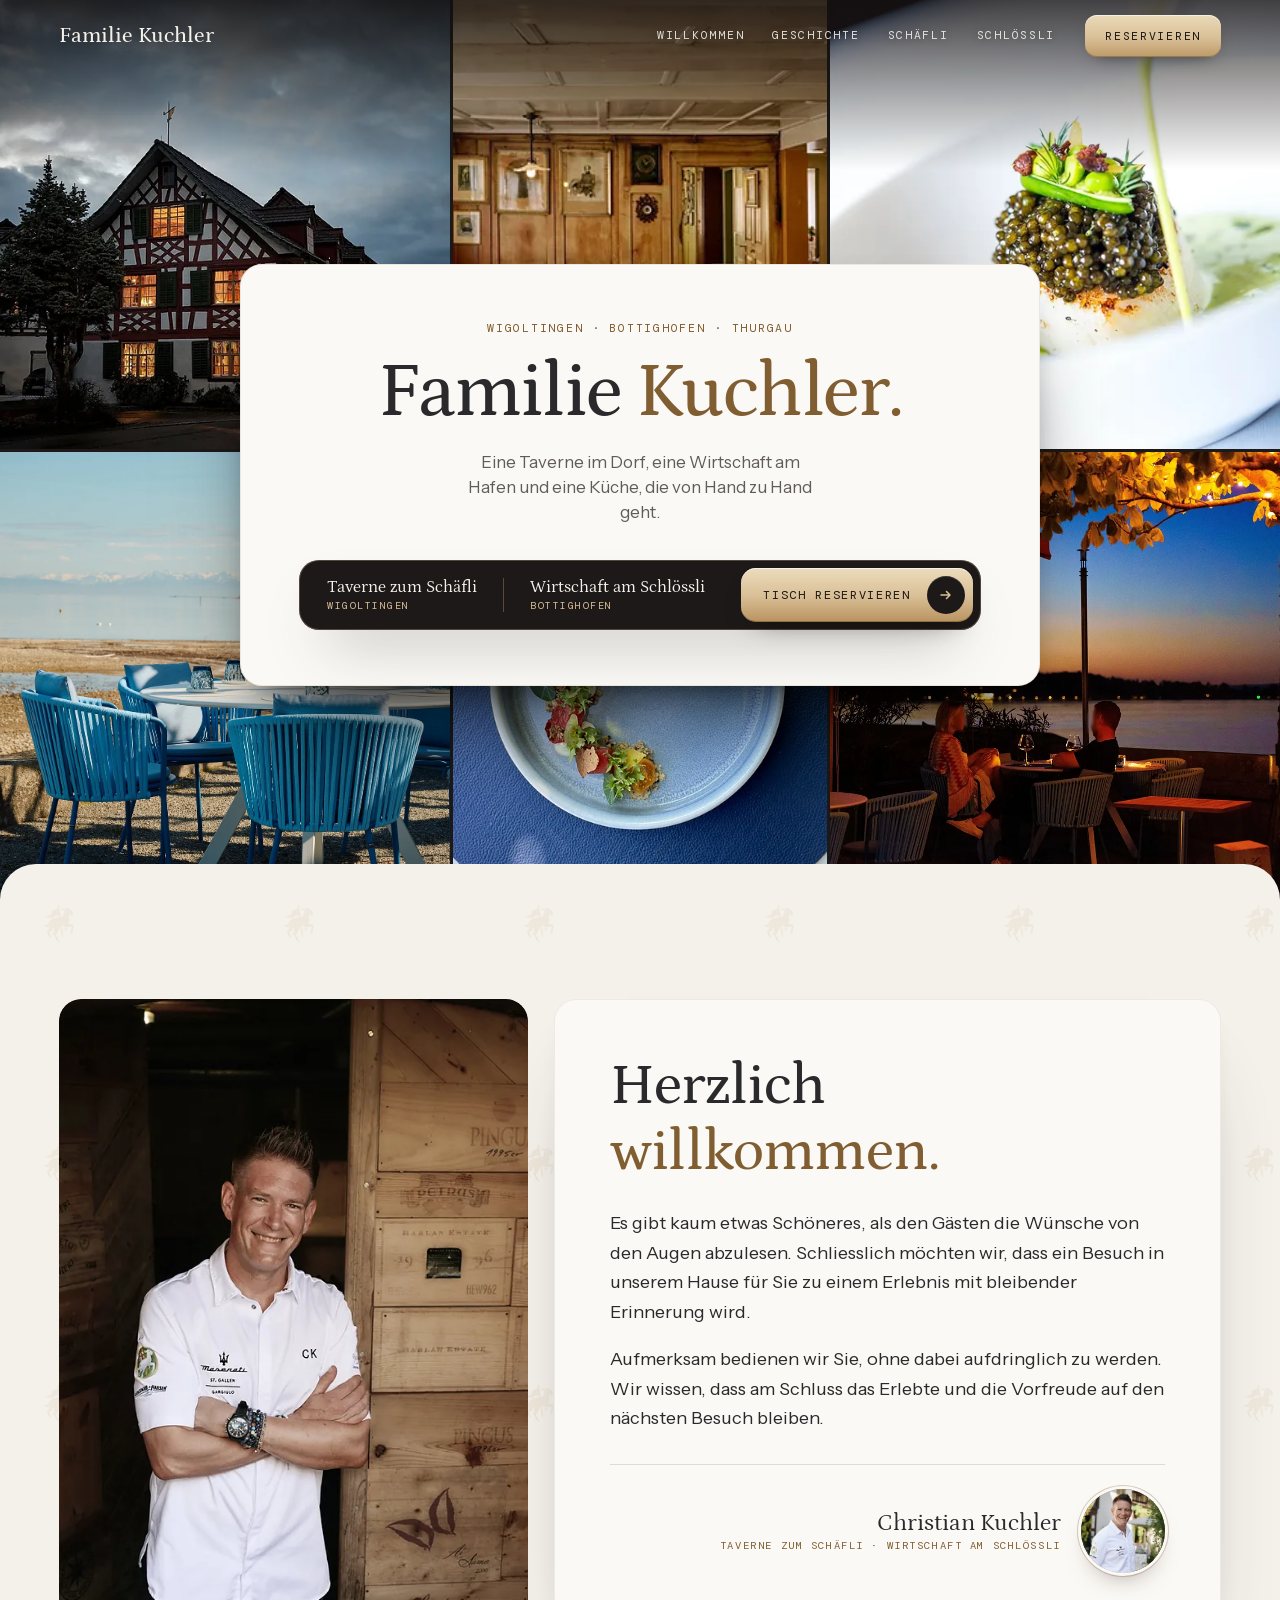
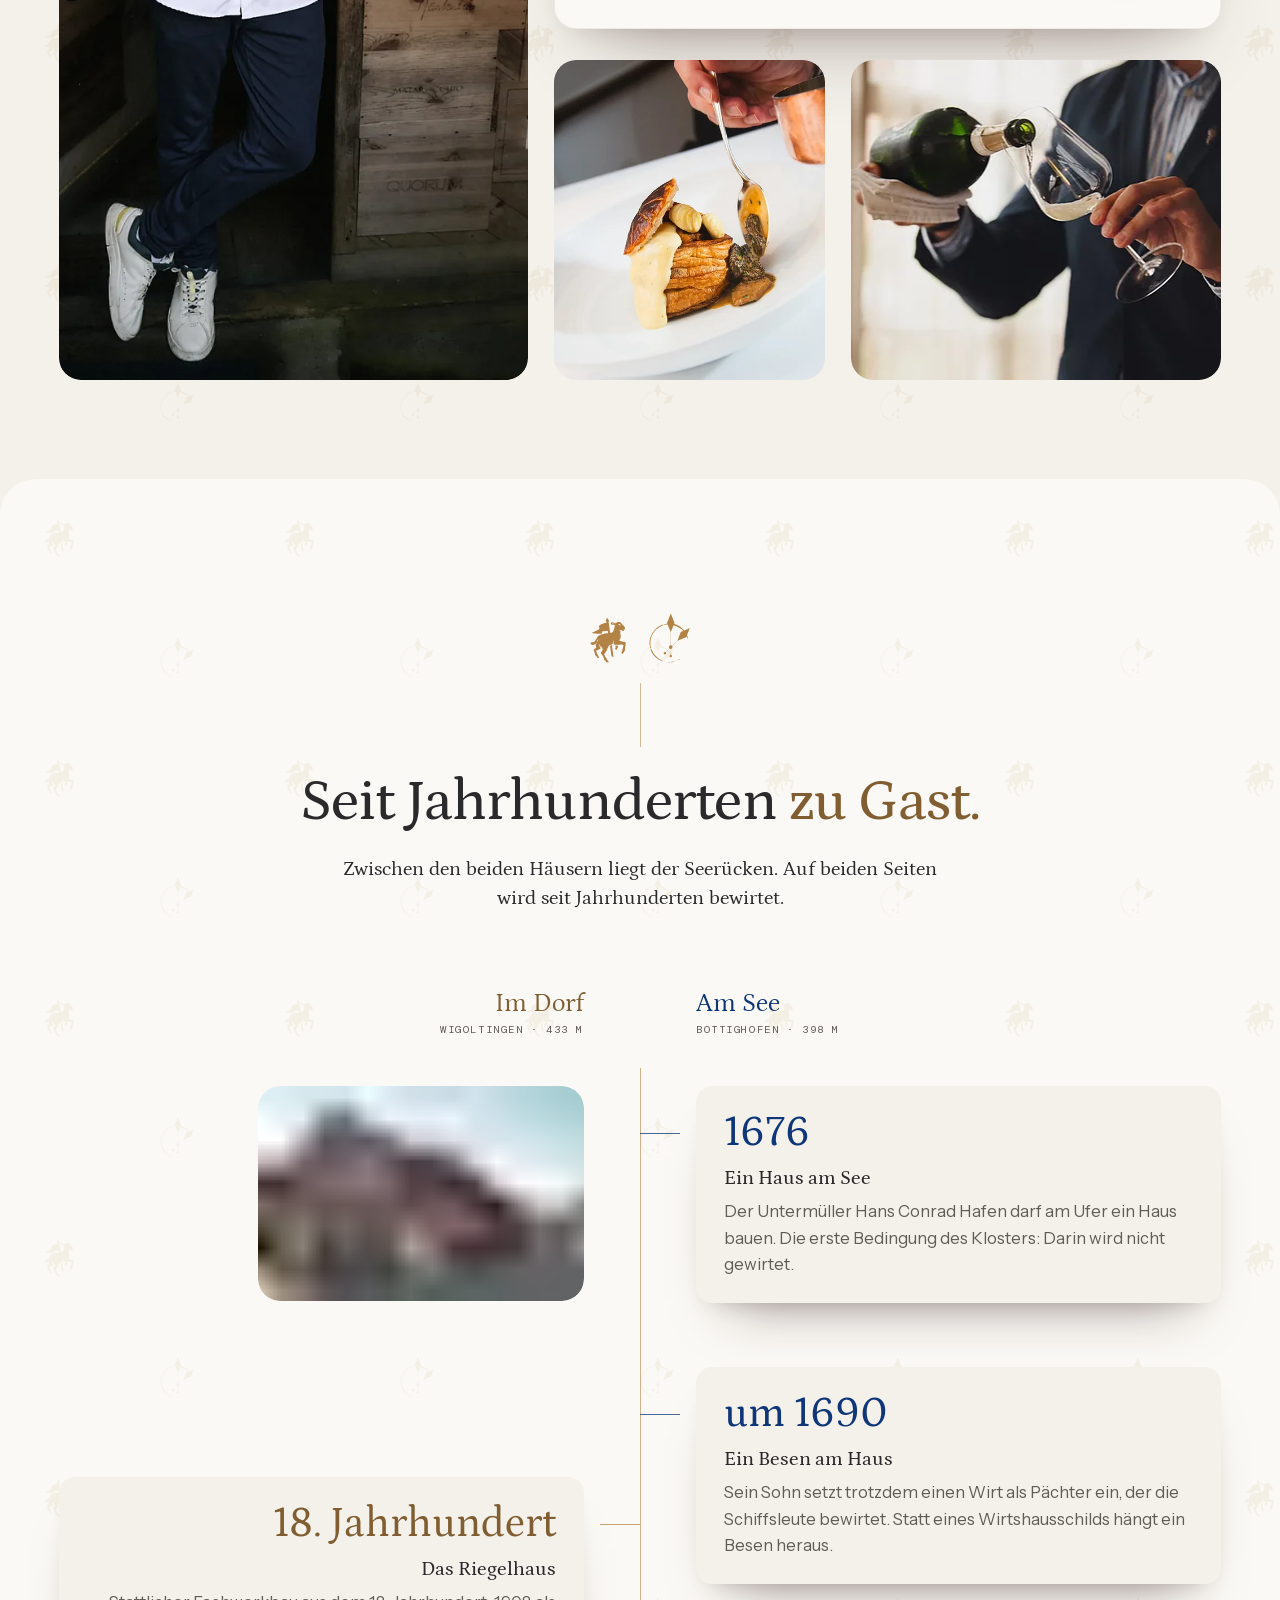
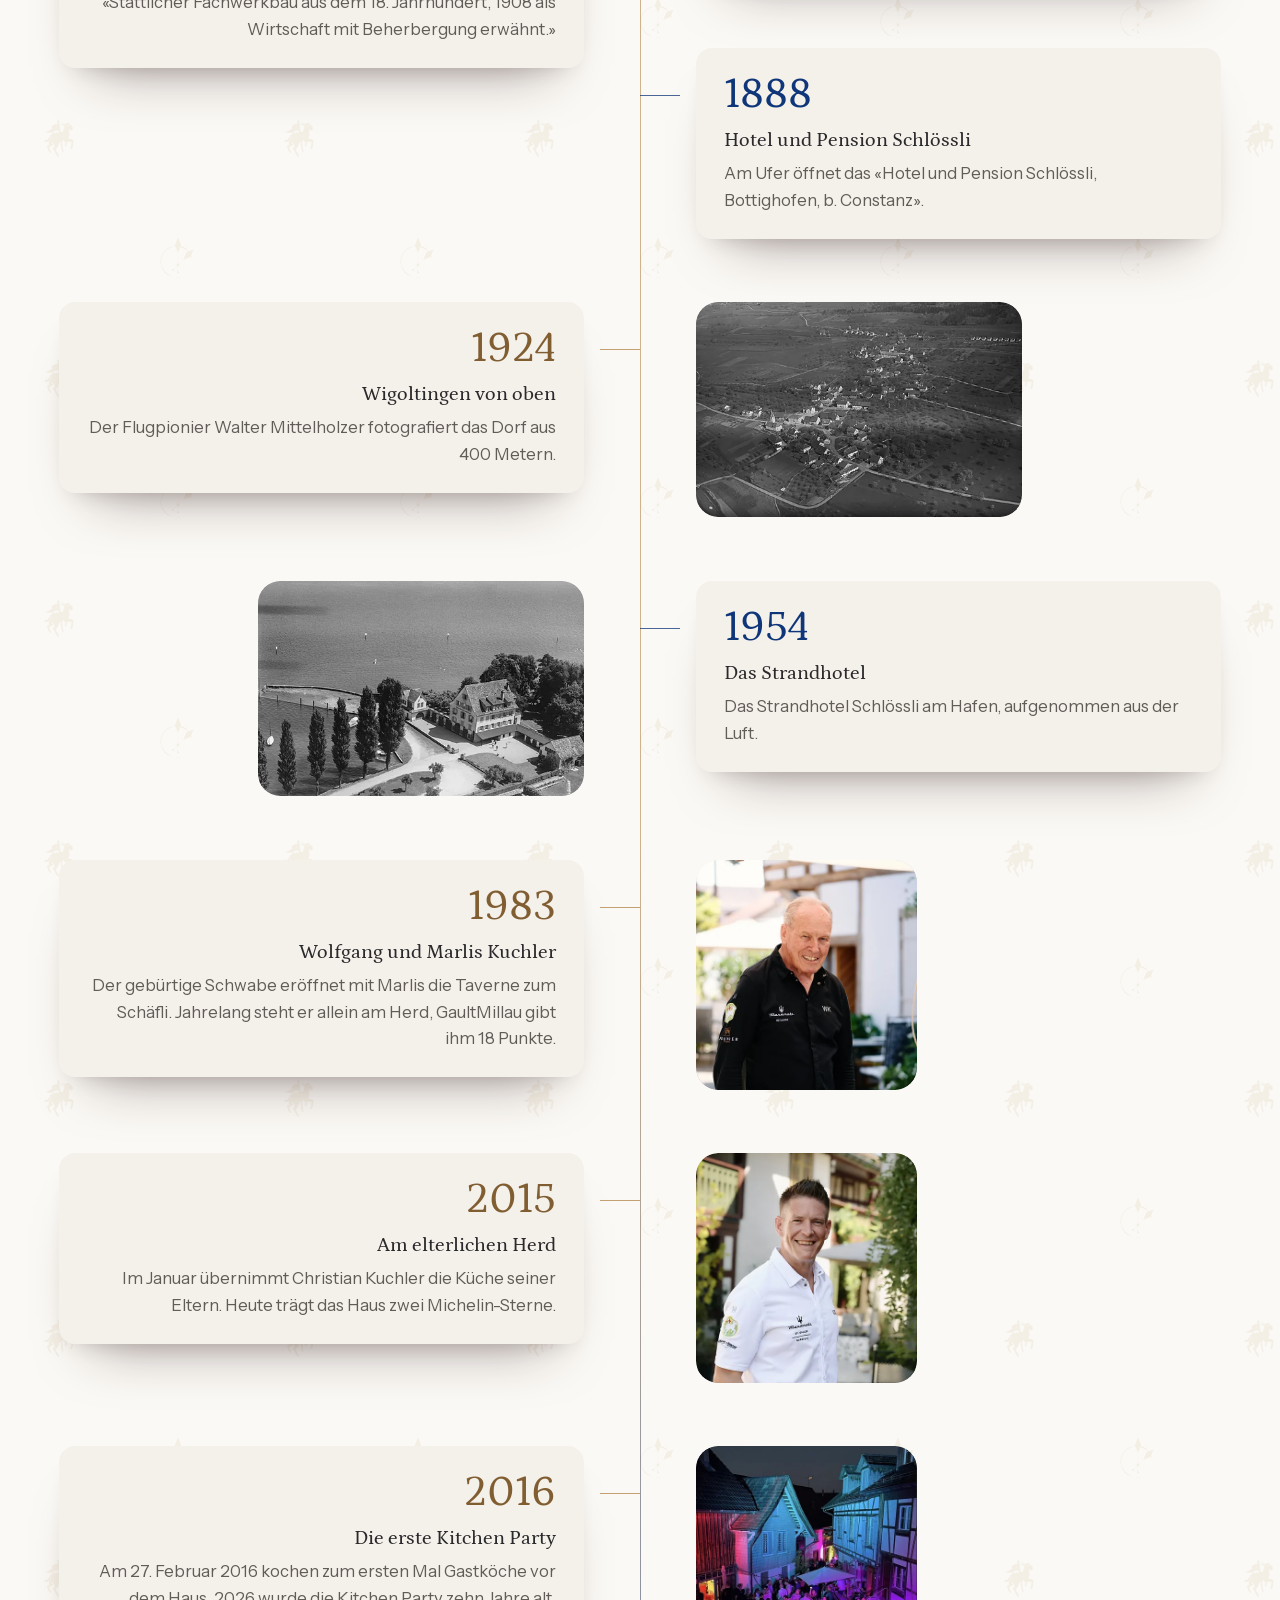
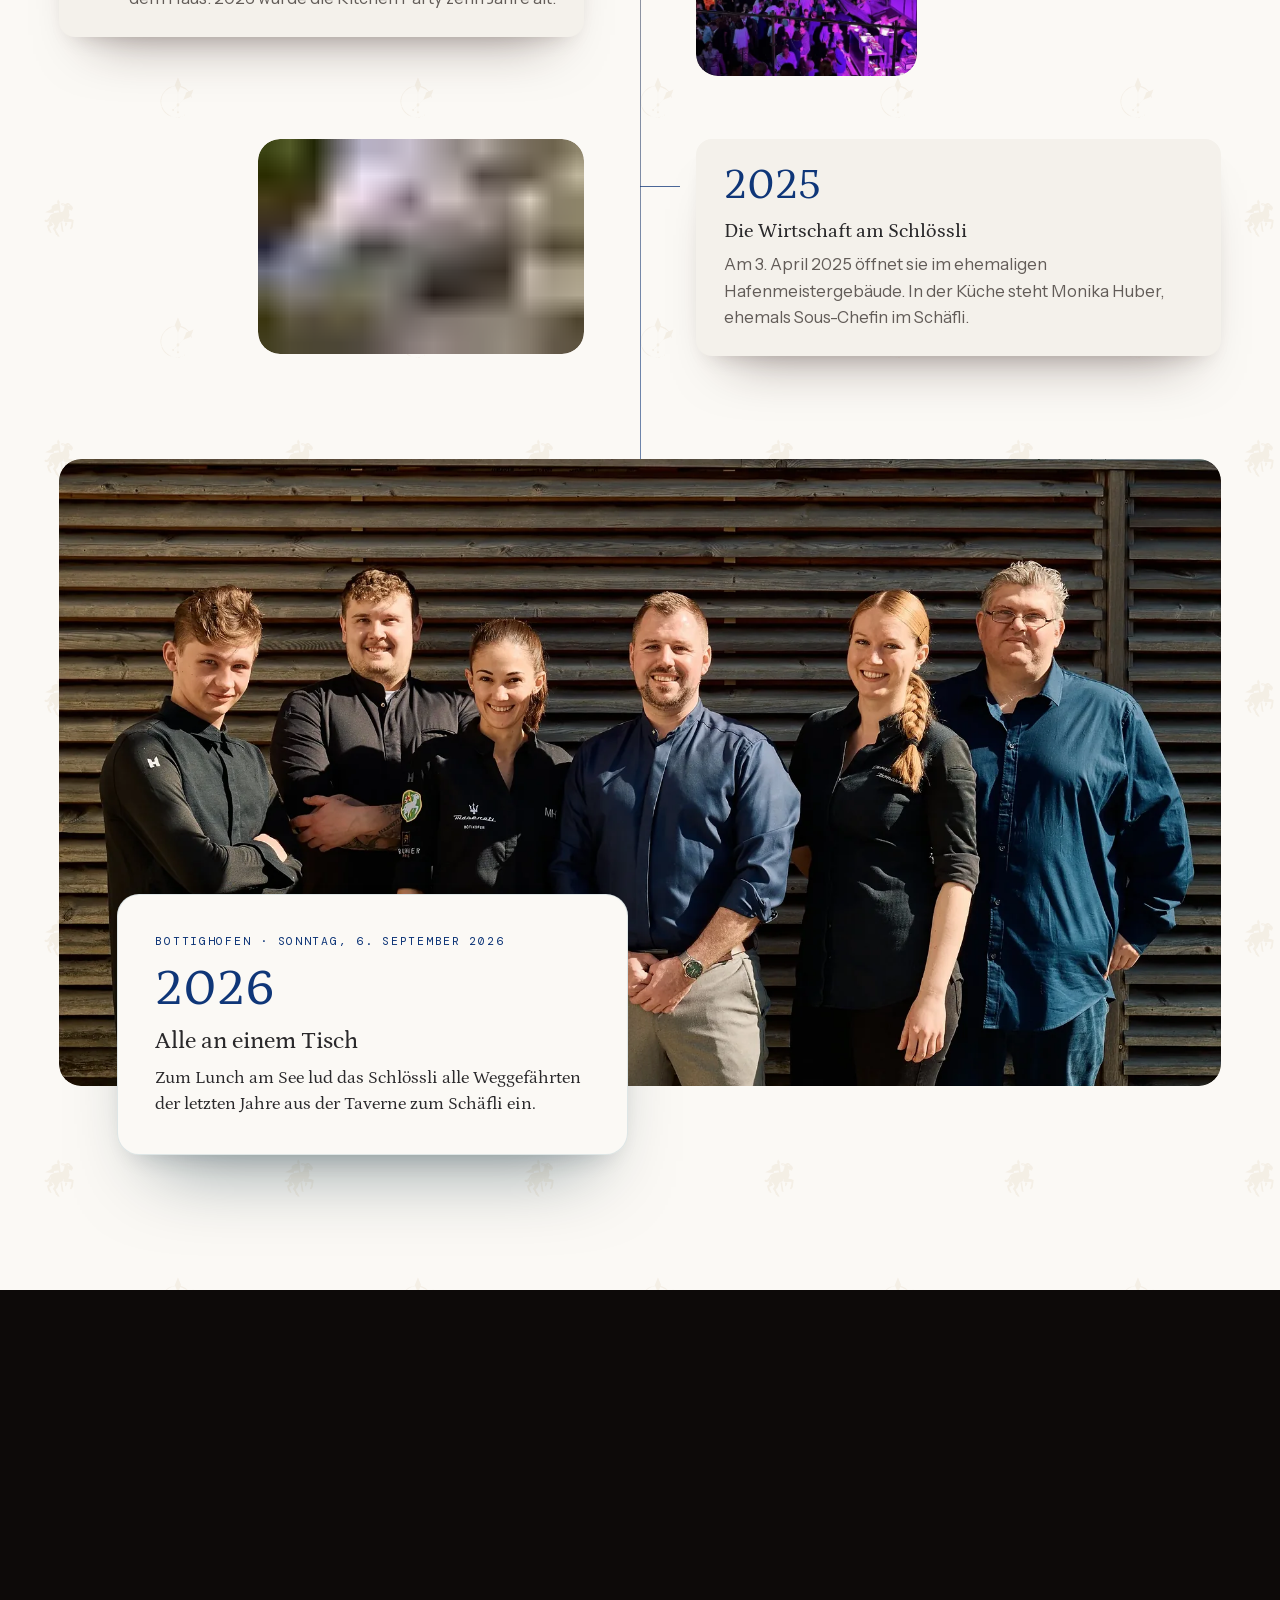
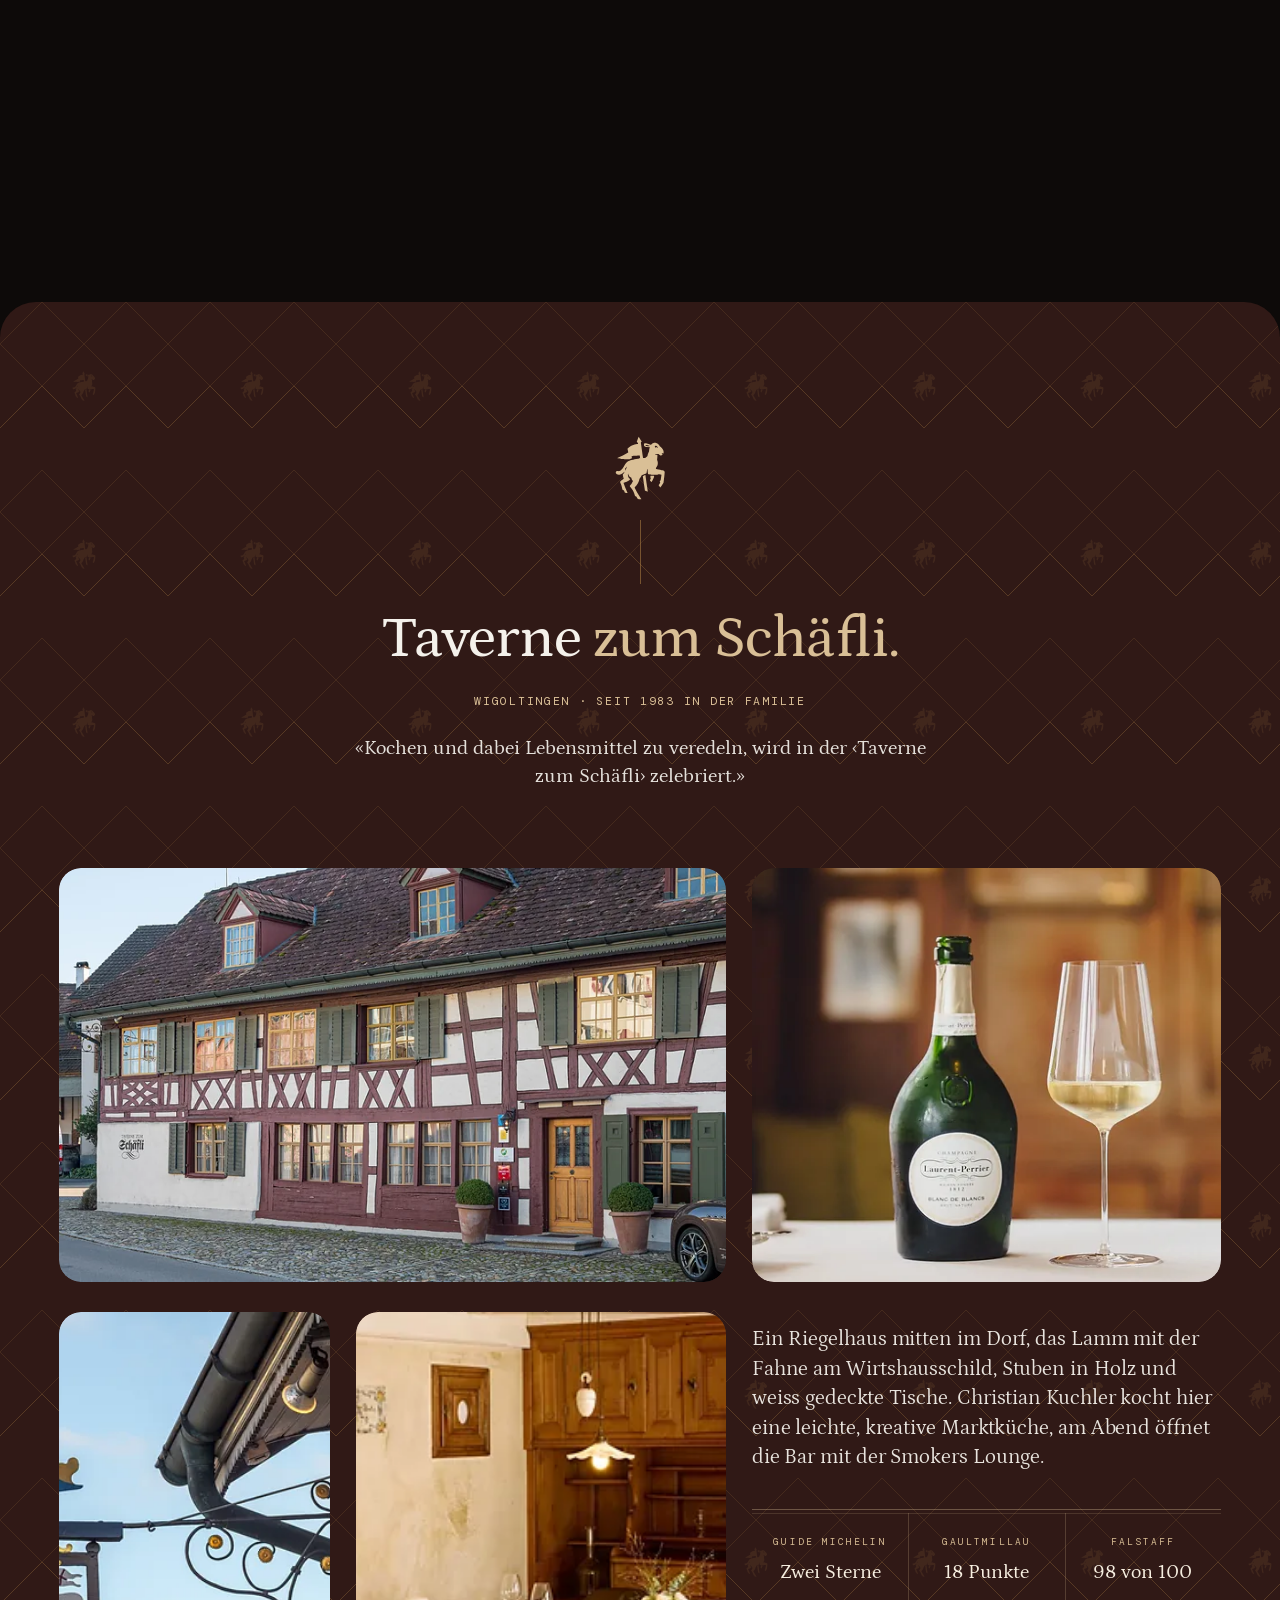
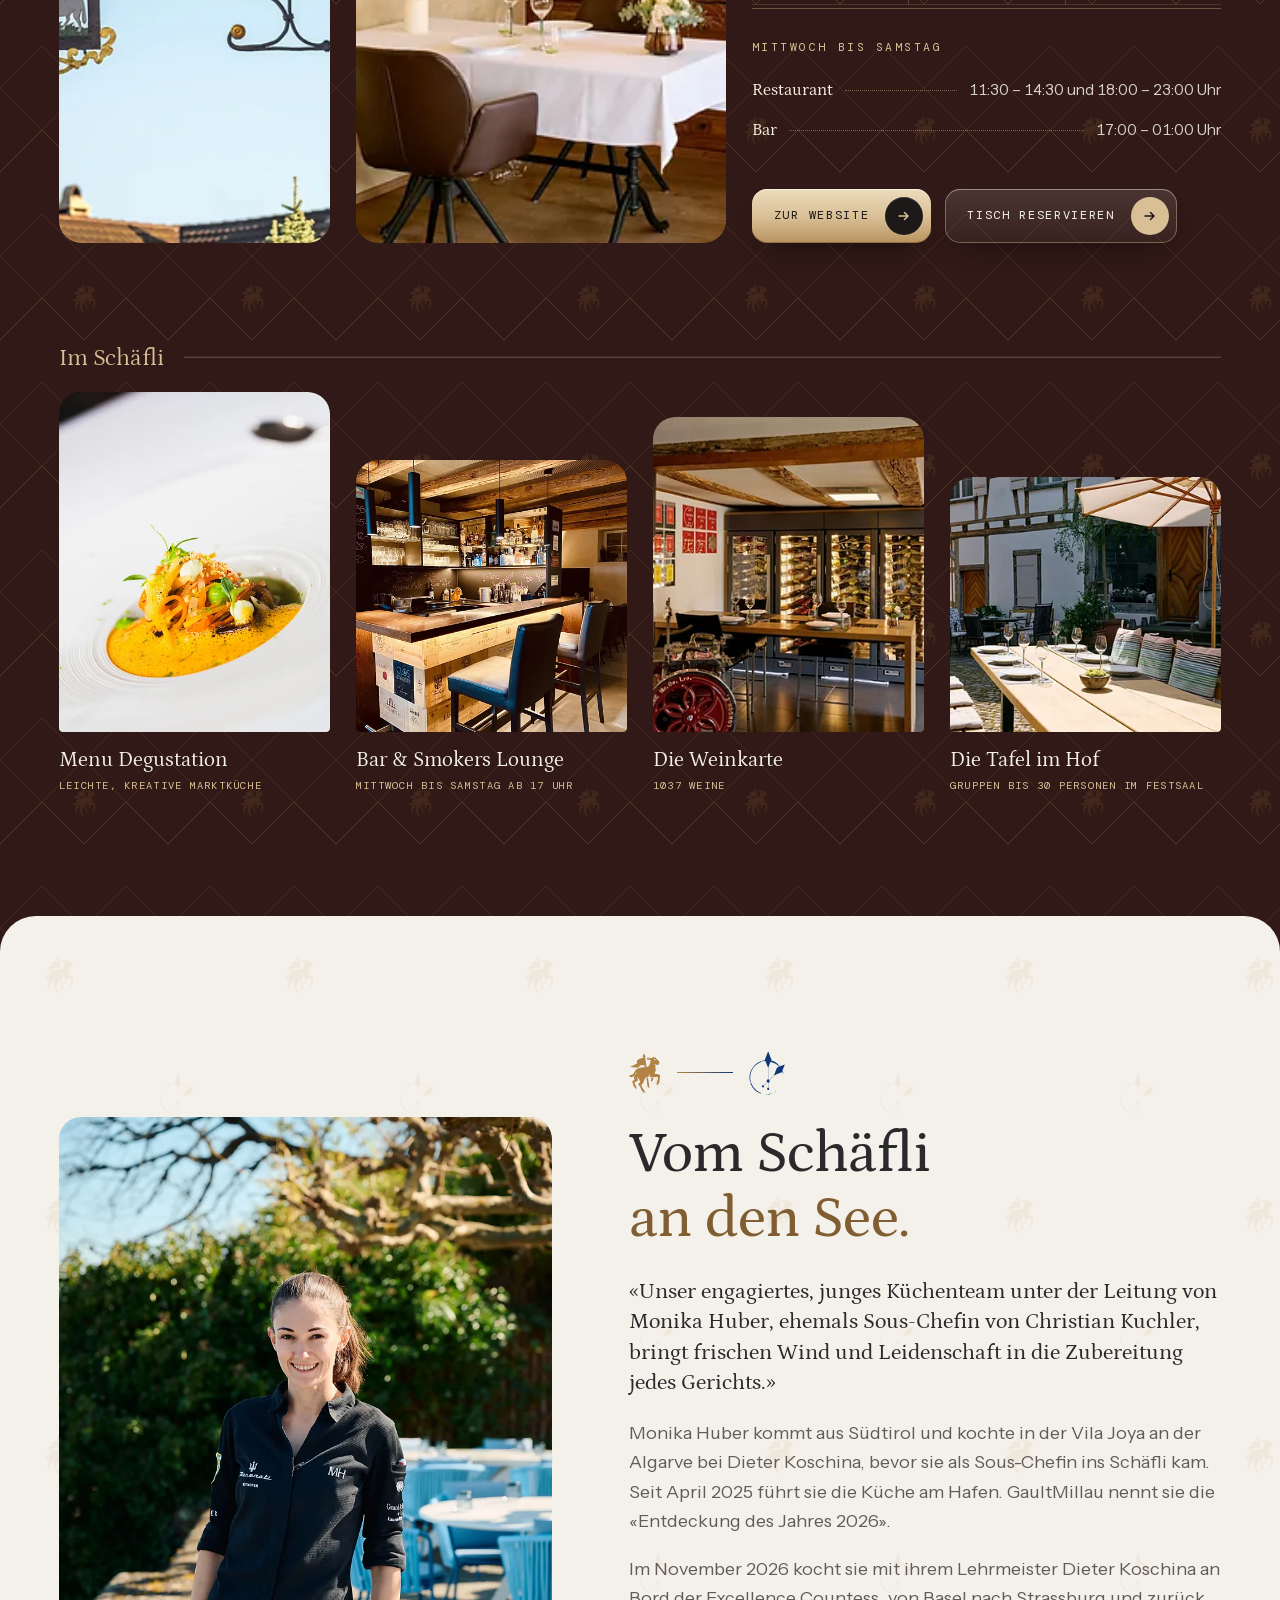
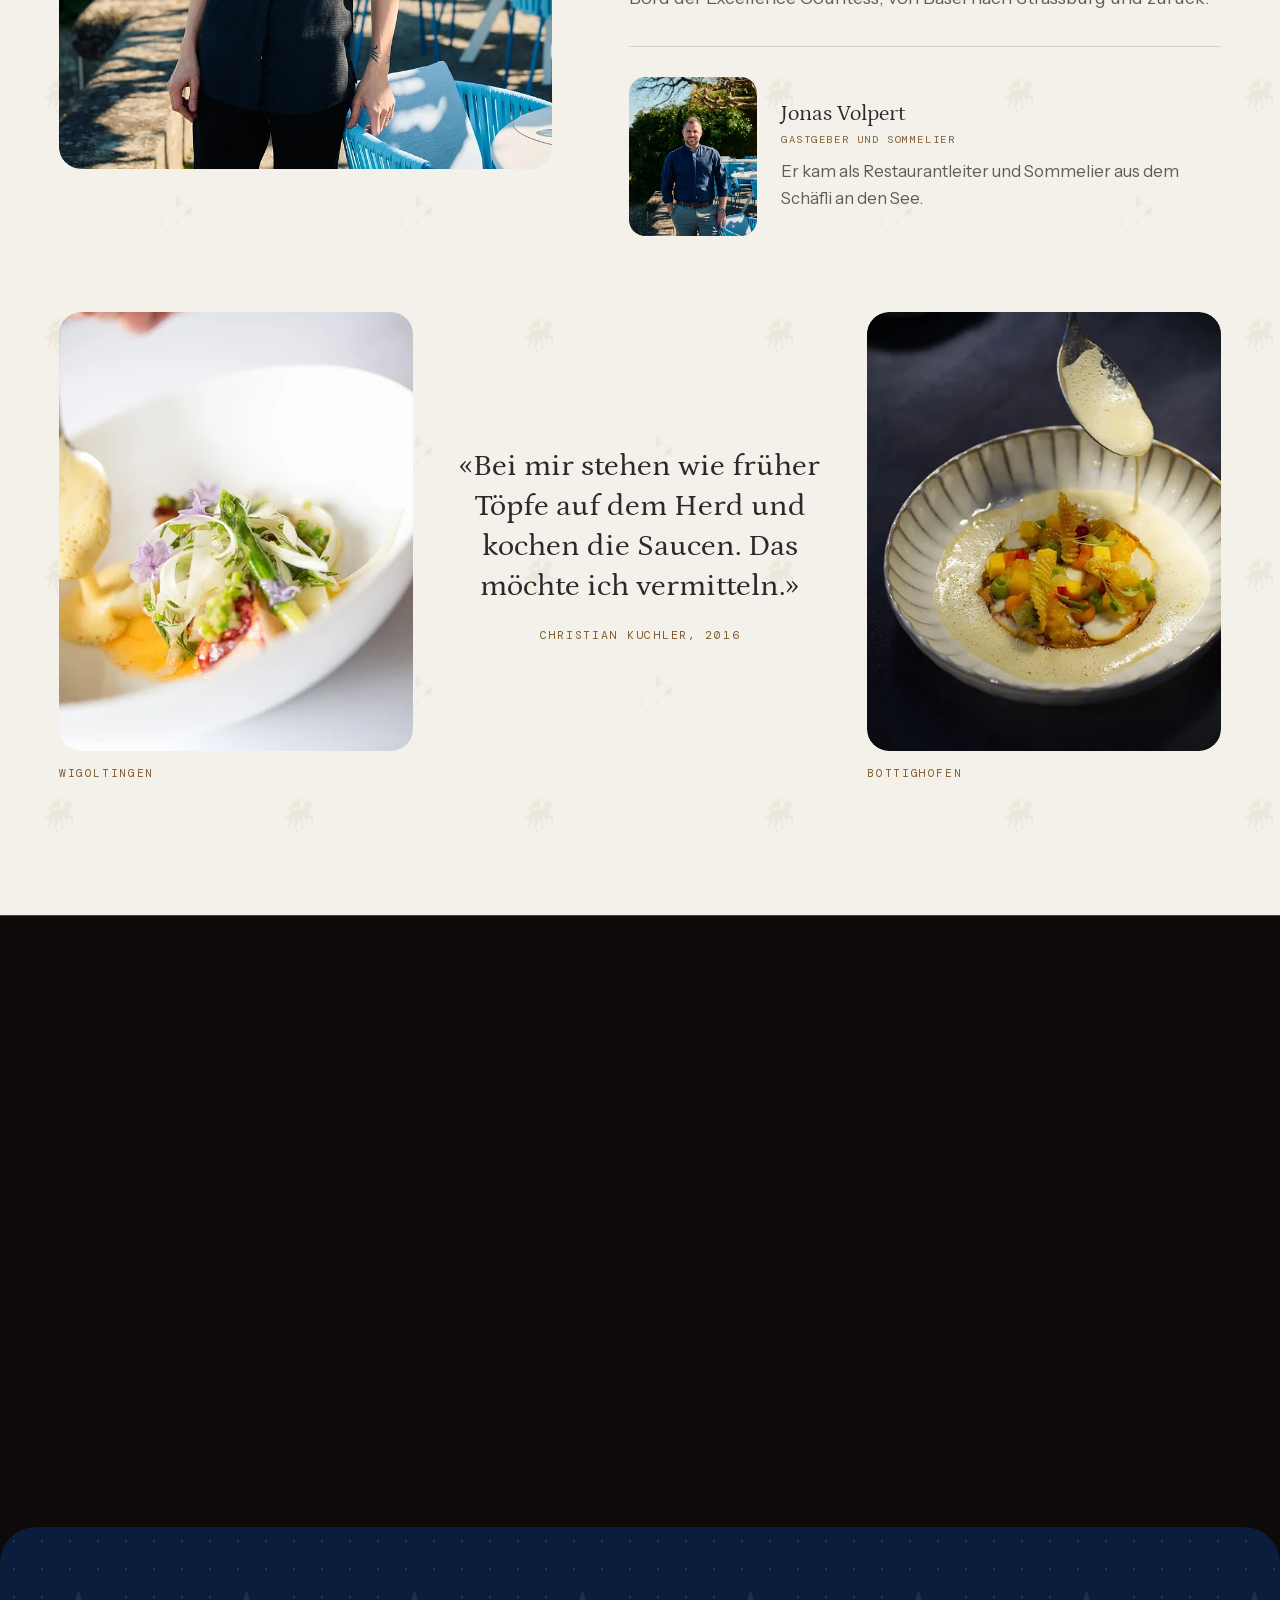
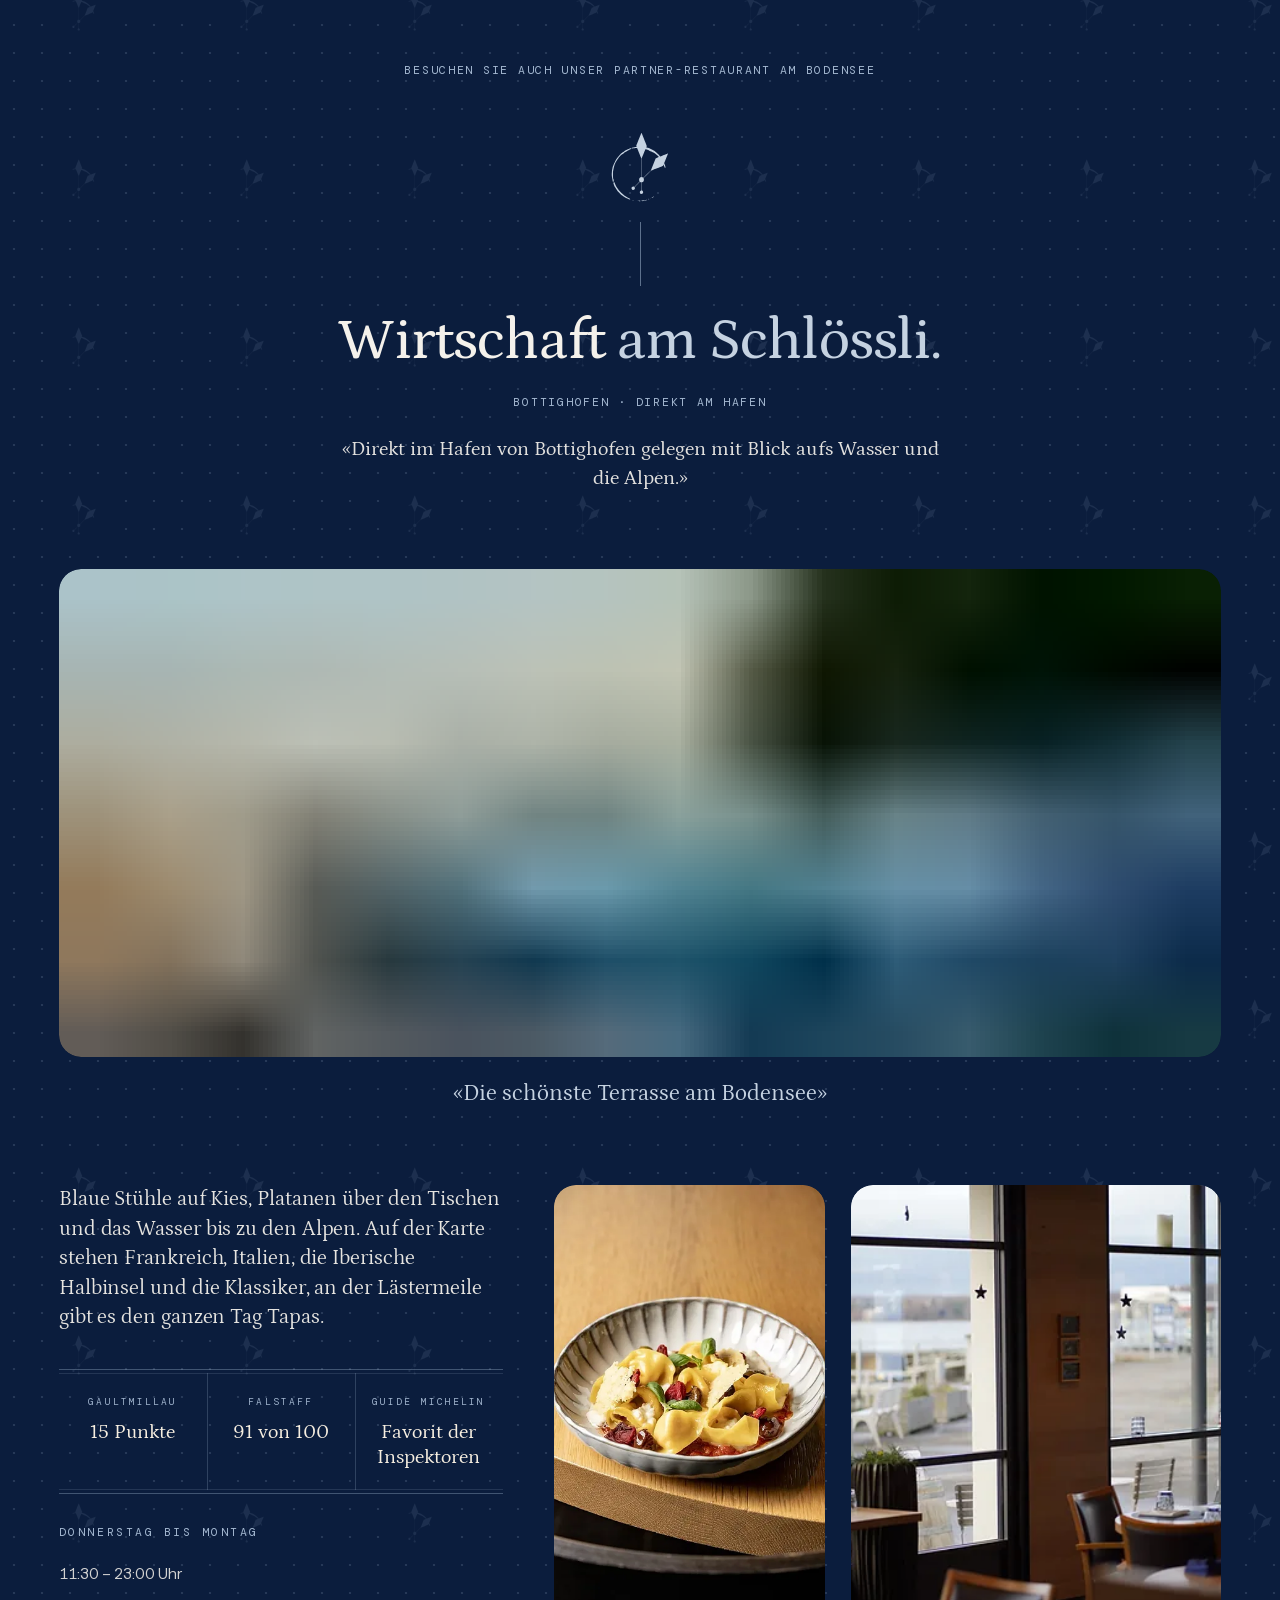
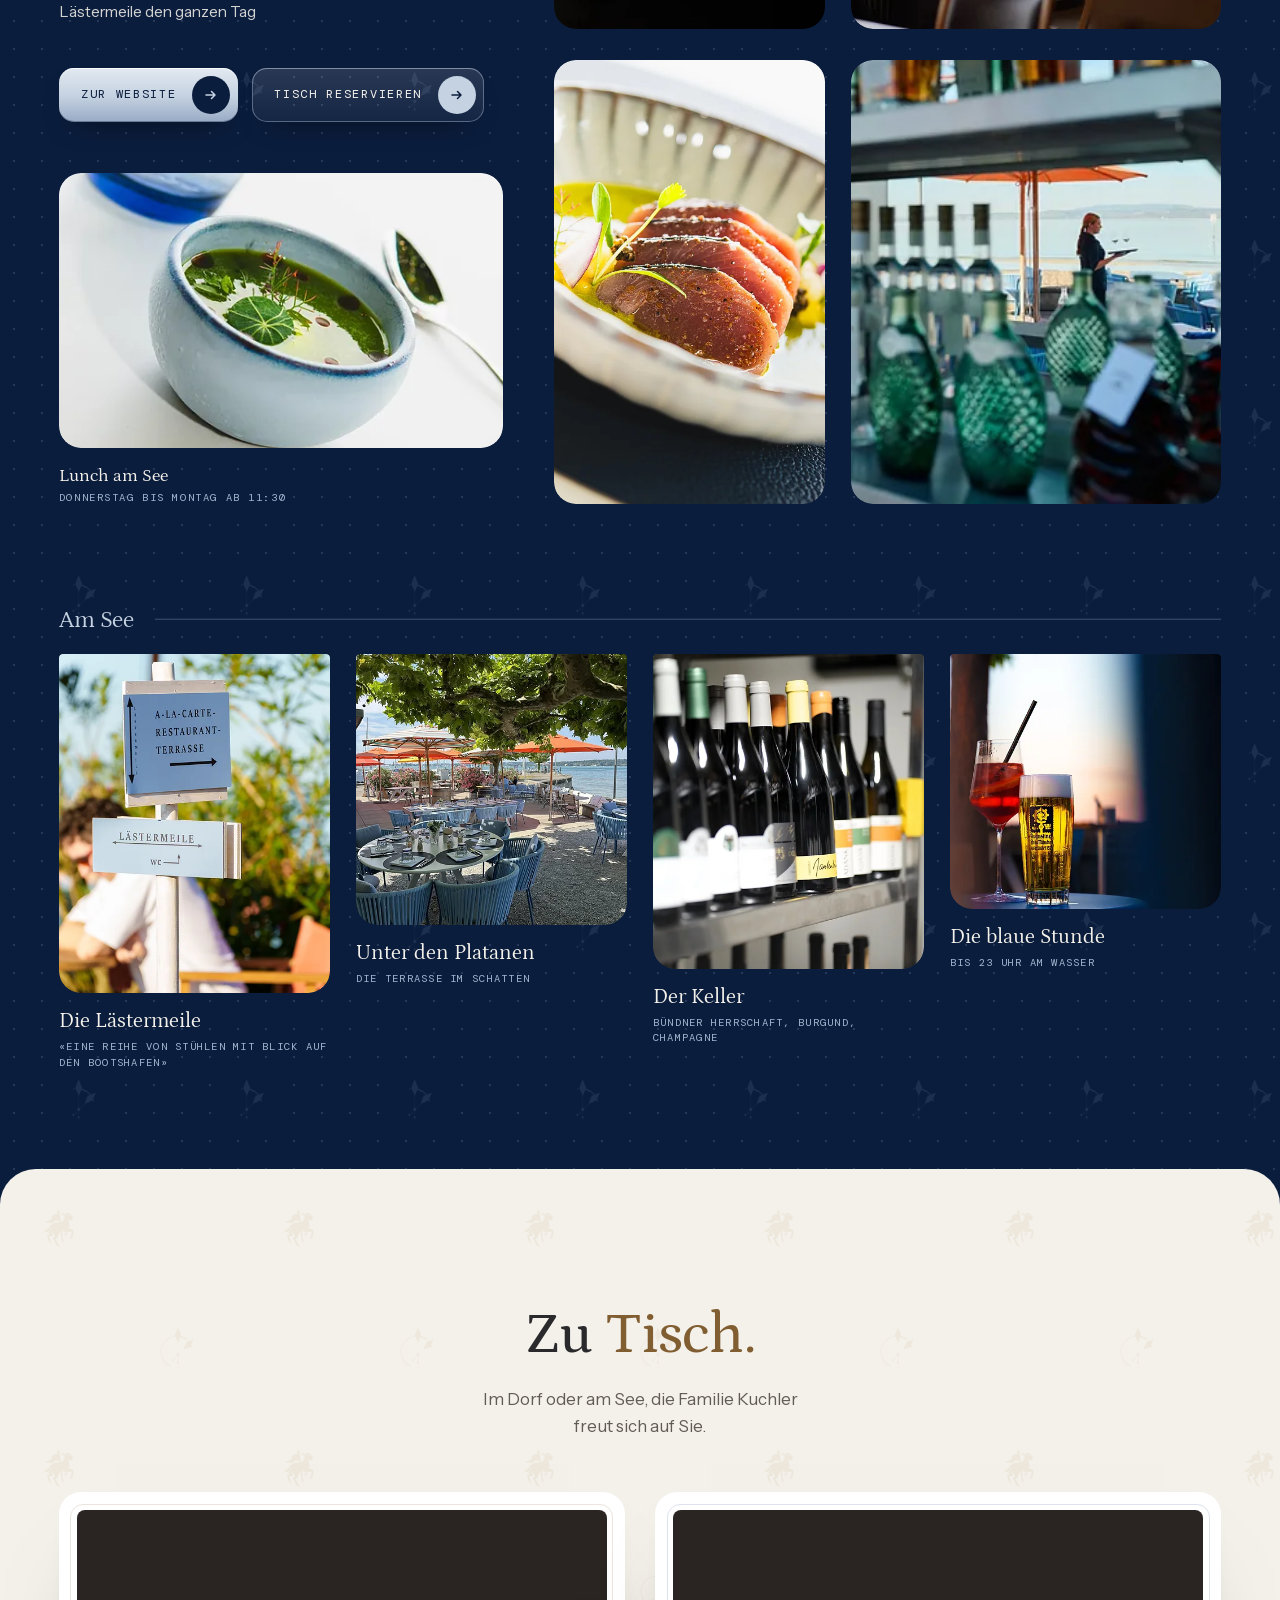
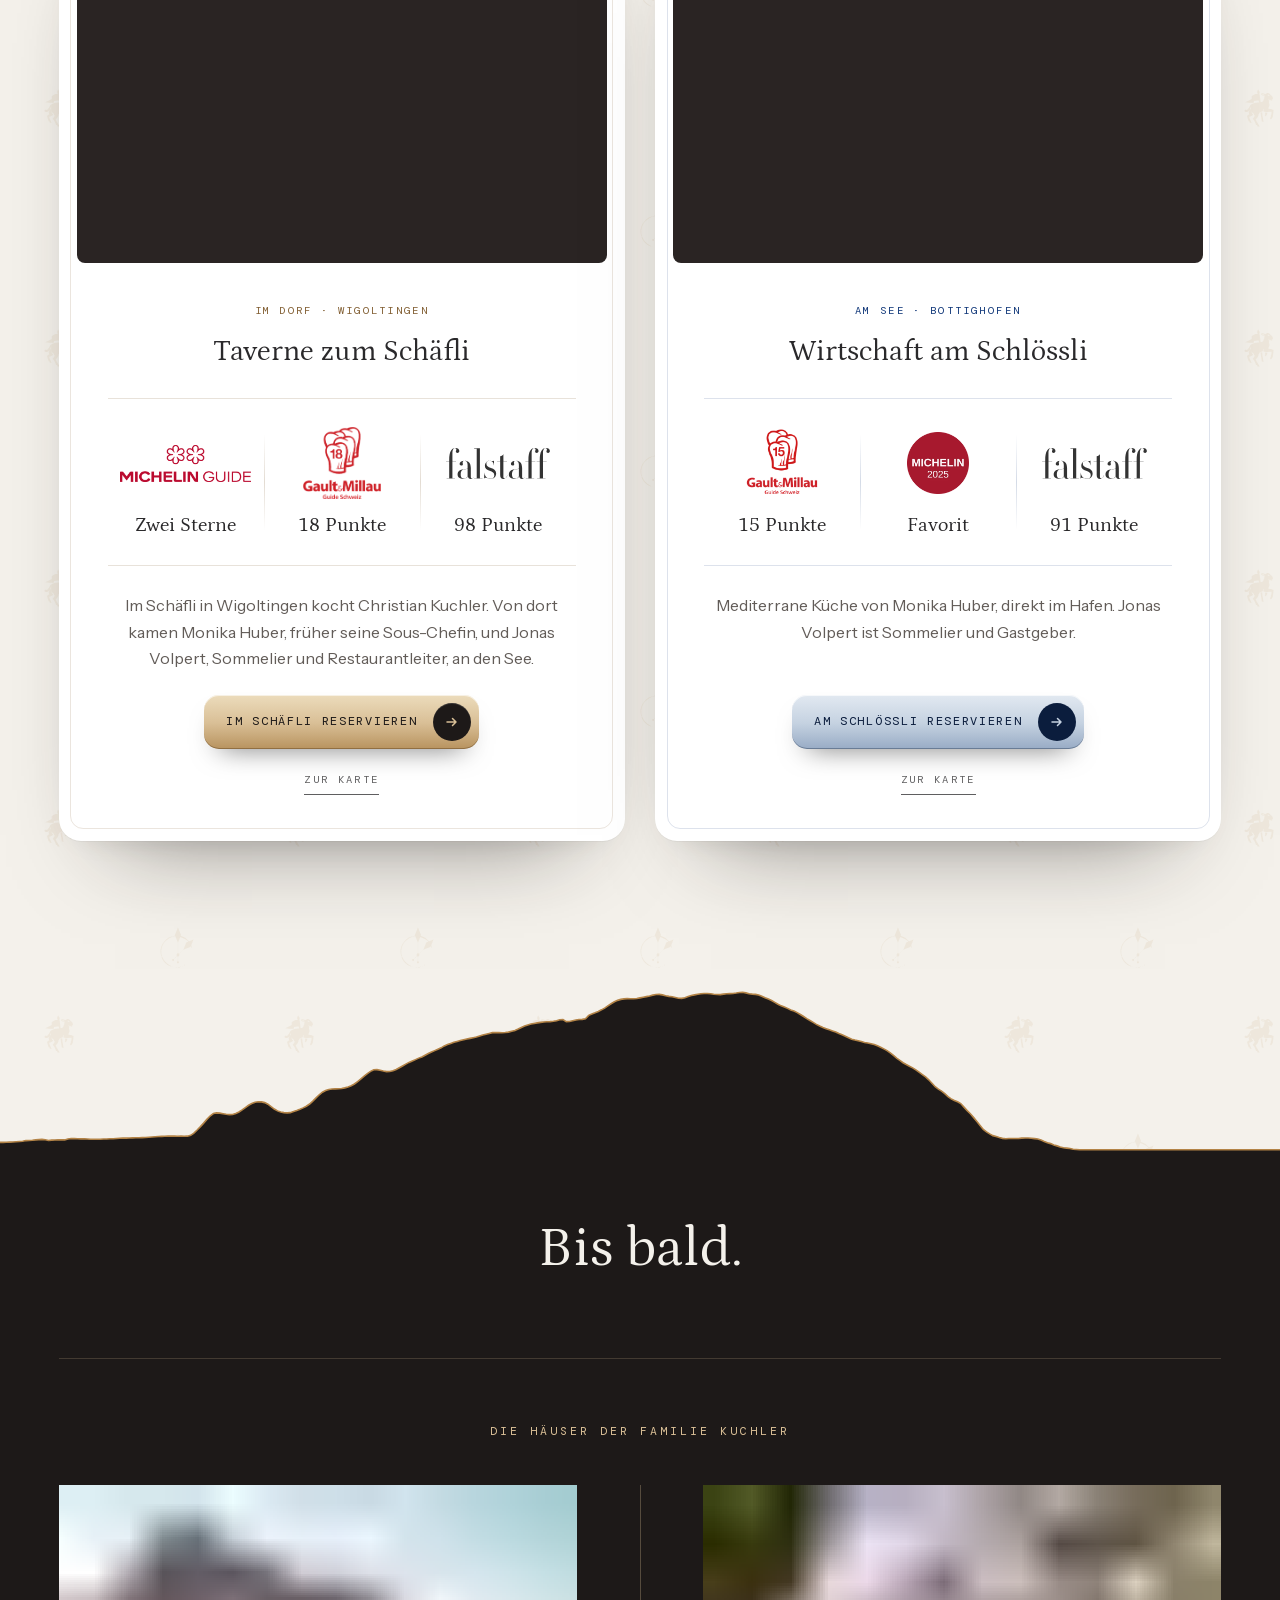
==== commit 5be72bd4: "Prüfung 20.11.: abgeschnittener Farbname in der Werkbank, Besen-Zeile ohne X-statt-Y Co-Authored-By:" ====
--- a/index.html
+++ b/index.html
@@ -86,7 +86,7 @@
       <p class="kopf__satz" data-m="t">Zwischen den beiden Häusern liegt der Seerücken. Auf beiden Seiten wird seit Jahrhunderten bewirtet.</p>
     </header>
     <div class="ufer"><p class="ufer__kopf ufer__kopf--s" data-m="t"><span>Im Dorf</span><span class="mono">Wigoltingen · 433 m</span></p><p class="ufer__kopf ufer__kopf--l" data-m="t"><span>Am See</span><span class="mono">Bottighofen · 398 m</span></p></div>
-    <ol class="zeit" data-zeit><li class="zeit__achse" aria-hidden="true"><i data-m="linie"></i></li><li class="ze ze--l"><span class="ze__ort mono">Bottighofen</span><div class="ze__tafel"><span class="ze__j" data-z="1676" data-m="t">1676</span><h3 class="ze__t" data-m="t">Ein Haus am See</h3><p class="ze__p" data-m="t">Der Untermüller Hans Conrad Hafen darf am Ufer ein Haus bauen. Die erste Bedingung des Klosters: Darin wird nicht gewirtet.</p></div></li><li class="ze ze--l"><span class="ze__ort mono">Bottighofen</span><div class="ze__tafel"><span class="ze__j" data-m="t">um 1690</span><h3 class="ze__t" data-m="t">Ein Besen statt eines Schilds</h3><p class="ze__p" data-m="t">Sein Sohn setzt trotzdem einen Wirt als Pächter ein, der die Schiffsleute bewirtet. Statt eines Wirtshausschilds hängt ein Besen heraus.</p></div></li><li class="ze ze--s"><span class="ze__ort mono">Wigoltingen</span><div class="ze__tafel"><span class="ze__j" data-m="t">18. Jahrhundert</span><h3 class="ze__t" data-m="t">Das Riegelhaus</h3><p class="ze__p" data-m="t">«Stattlicher Fachwerkbau aus dem 18. Jahrhundert, 1908 als Wirtschaft mit Beherbergung erwähnt.»</p></div><figure class="rk ze__b" data-m="k"><span class="rk__b" style="--v:0.66;background-image:url([data-uri])"><img data-srcset="assets/img/s-giebel-480.webp 480w, assets/img/s-giebel-800.webp 800w, assets/img/s-giebel-1200.webp 1200w, assets/img/s-giebel-1800.webp 1800w, assets/img/s-giebel-2400.webp 2400w" data-src="assets/img/s-giebel-480.webp" sizes="(max-width:900px) 84vw, 20vw" alt="Das Riegelhaus der Taverne zum Schäfli mit dem Giebel zur Strasse" width="4000" height="2500" style="object-position:50% 40%" decoding="async"></span></figure></li><li class="ze ze--l"><span class="ze__ort mono">Bottighofen</span><div class="ze__tafel"><span class="ze__j" data-z="1888" data-m="t">1888</span><h3 class="ze__t" data-m="t">Hotel und Pension Schlössli</h3><p class="ze__p" data-m="t">Am Ufer öffnet das «Hotel und Pension Schlössli, Bottighofen, b. Constanz».</p></div></li><li class="ze ze--s"><span class="ze__ort mono">Wigoltingen</span><div class="ze__tafel"><span class="ze__j" data-z="1924" data-m="t">1924</span><h3 class="ze__t" data-m="t">Wigoltingen von oben</h3><p class="ze__p" data-m="t">Der Flugpionier Walter Mittelholzer fotografiert das Dorf aus 400 Metern.</p></div><figure class="rk ze__b" data-m="k"><span class="rk__b" style="--v:0.66;background-image:url([data-uri])"><img data-srcset="assets/img/s-luft1924-480.webp 480w, assets/img/s-luft1924-800.webp 800w, assets/img/s-luft1924-1200.webp 1200w, assets/img/s-luft1924-1800.webp 1800w, assets/img/s-luft1924-2400.webp 2400w" data-src="assets/img/s-luft1924-480.webp" sizes="(max-width:900px) 84vw, 20vw" alt="Wigoltingen von Süden aus 400 Metern, Luftbild von Walter Mittelholzer, 1924" width="3610" height="2444" style="object-position:50% 40%" decoding="async"></span></figure></li><li class="ze ze--l"><span class="ze__ort mono">Bottighofen</span><div class="ze__tafel"><span class="ze__j" data-z="1954" data-m="t">1954</span><h3 class="ze__t" data-m="t">Das Strandhotel</h3><p class="ze__p" data-m="t">Das Strandhotel Schlössli am Hafen, aufgenommen aus der Luft.</p></div><figure class="rk ze__b" data-m="k"><span class="rk__b" style="--v:0.66;background-image:url([data-uri])"><img data-srcset="assets/img/l-luft1954-480.webp 480w, assets/img/l-luft1954-800.webp 800w, assets/img/l-luft1954-1200.webp 1200w, assets/img/l-luft1954-1800.webp 1800w, assets/img/l-luft1954-2400.webp 2400w" data-src="assets/img/l-luft1954-480.webp" sizes="(max-width:900px) 84vw, 20vw" alt="Das Strandhotel Schlössli in Bottighofen aus der Luft, 1954" width="3648" height="2523" style="object-position:50% 40%" decoding="async"></span></figure></li><li class="ze ze--s"><span class="ze__ort mono">Wigoltingen</span><div class="ze__tafel"><span class="ze__j" data-z="1983" data-m="t">1983</span><h3 class="ze__t" data-m="t">Wolfgang und Marlis Kuchler</h3><p class="ze__p" data-m="t">Der gebürtige Schwabe eröffnet mit Marlis die Taverne zum Schäfli. Jahrelang steht er allein am Herd, GaultMillau gibt ihm 18 Punkte.</p></div><figure class="rk ze__b ze__b--hoch" data-m="k"><span class="rk__b" style="--v:1.04;background-image:url([data-uri])"><img data-srcset="assets/img/s-vater-480.webp 480w, assets/img/s-vater-800.webp 800w, assets/img/s-vater-1200.webp 1200w, assets/img/s-vater-1800.webp 1800w, assets/img/s-vater-2400.webp 2400w" data-src="assets/img/s-vater-480.webp" sizes="(max-width:900px) 84vw, 20vw" alt="Wolfgang Kuchler in der Jacke mit seinen Initialen vor dem Haus" width="2441" height="3661" style="object-position:50% 10%" decoding="async"></span></figure></li><li class="ze ze--s"><span class="ze__ort mono">Wigoltingen</span><div class="ze__tafel"><span class="ze__j" data-z="2015" data-m="t">2015</span><h3 class="ze__t" data-m="t">Am elterlichen Herd</h3><p class="ze__p" data-m="t">Im Januar übernimmt Christian Kuchler die Küche seiner Eltern. Heute trägt das Haus zwei Michelin-Sterne.</p></div><figure class="rk ze__b ze__b--hoch" data-m="k"><span class="rk__b" style="--v:1.04;background-image:url([data-uri])"><img data-srcset="assets/img/s-christian-480.webp 480w, assets/img/s-christian-800.webp 800w, assets/img/s-christian-1200.webp 1200w, assets/img/s-christian-1800.webp 1800w, assets/img/s-christian-2400.webp 2400w" data-src="assets/img/s-christian-480.webp" sizes="(max-width:900px) 84vw, 20vw" alt="Christian Kuchler in der Kochjacke vor dem Haus" width="2500" height="3750" style="object-position:50% 10%" decoding="async"></span></figure></li><li class="ze ze--s"><span class="ze__ort mono">Wigoltingen</span><div class="ze__tafel"><span class="ze__j" data-z="2016" data-m="t">2016</span><h3 class="ze__t" data-m="t">Die erste Kitchen Party</h3><p class="ze__p" data-m="t">Am 27. Februar 2016 kochen zum ersten Mal Gastköche vor dem Haus. 2026 wurde die Kitchen Party zehn Jahre alt.</p></div><figure class="rk ze__b ze__b--hoch" data-m="k"><span class="rk__b" style="--v:1.04;background-image:url([data-uri])"><img data-srcset="assets/img/s-party-480.webp 480w, assets/img/s-party-800.webp 800w, assets/img/s-party-1179.webp 1179w" data-src="assets/img/s-party-480.webp" sizes="(max-width:900px) 84vw, 20vw" alt="Die Kitchen Party am Abend vor dem Haus" width="1179" height="1504" style="object-position:50% 10%" decoding="async"></span></figure></li><li class="ze ze--l"><span class="ze__ort mono">Bottighofen</span><div class="ze__tafel"><span class="ze__j" data-z="2025" data-m="t">2025</span><h3 class="ze__t" data-m="t">Die Wirtschaft am Schlössli</h3><p class="ze__p" data-m="t">Am 3. April 2025 öffnet sie im ehemaligen Hafenmeistergebäude. In der Küche steht Monika Huber, ehemals Sous-Chefin im Schäfli.</p></div><figure class="rk ze__b" data-m="k"><span class="rk__b" style="--v:0.66;background-image:url([data-uri])"><img data-srcset="assets/img/l-haus-480.webp 480w, assets/img/l-haus-800.webp 800w, assets/img/l-haus-1200.webp 1200w, assets/img/l-haus-1800.webp 1800w, assets/img/l-haus-2400.webp 2400w" data-src="assets/img/l-haus-480.webp" sizes="(max-width:900px) 84vw, 20vw" alt="Die Wirtschaft am Schlössli im ehemaligen Hafenmeistergebäude am Hafen von Bottighofen" width="3840" height="2227" style="object-position:50% 40%" decoding="async"></span></figure></li></ol>
+    <ol class="zeit" data-zeit><li class="zeit__achse" aria-hidden="true"><i data-m="linie"></i></li><li class="ze ze--l"><span class="ze__ort mono">Bottighofen</span><div class="ze__tafel"><span class="ze__j" data-z="1676" data-m="t">1676</span><h3 class="ze__t" data-m="t">Ein Haus am See</h3><p class="ze__p" data-m="t">Der Untermüller Hans Conrad Hafen darf am Ufer ein Haus bauen. Die erste Bedingung des Klosters: Darin wird nicht gewirtet.</p></div></li><li class="ze ze--l"><span class="ze__ort mono">Bottighofen</span><div class="ze__tafel"><span class="ze__j" data-m="t">um 1690</span><h3 class="ze__t" data-m="t">Ein Besen am Haus</h3><p class="ze__p" data-m="t">Sein Sohn setzt trotzdem einen Wirt als Pächter ein, der die Schiffsleute bewirtet. Statt eines Wirtshausschilds hängt ein Besen heraus.</p></div></li><li class="ze ze--s"><span class="ze__ort mono">Wigoltingen</span><div class="ze__tafel"><span class="ze__j" data-m="t">18. Jahrhundert</span><h3 class="ze__t" data-m="t">Das Riegelhaus</h3><p class="ze__p" data-m="t">«Stattlicher Fachwerkbau aus dem 18. Jahrhundert, 1908 als Wirtschaft mit Beherbergung erwähnt.»</p></div><figure class="rk ze__b" data-m="k"><span class="rk__b" style="--v:0.66;background-image:url([data-uri])"><img data-srcset="assets/img/s-giebel-480.webp 480w, assets/img/s-giebel-800.webp 800w, assets/img/s-giebel-1200.webp 1200w, assets/img/s-giebel-1800.webp 1800w, assets/img/s-giebel-2400.webp 2400w" data-src="assets/img/s-giebel-480.webp" sizes="(max-width:900px) 84vw, 20vw" alt="Das Riegelhaus der Taverne zum Schäfli mit dem Giebel zur Strasse" width="4000" height="2500" style="object-position:50% 40%" decoding="async"></span></figure></li><li class="ze ze--l"><span class="ze__ort mono">Bottighofen</span><div class="ze__tafel"><span class="ze__j" data-z="1888" data-m="t">1888</span><h3 class="ze__t" data-m="t">Hotel und Pension Schlössli</h3><p class="ze__p" data-m="t">Am Ufer öffnet das «Hotel und Pension Schlössli, Bottighofen, b. Constanz».</p></div></li><li class="ze ze--s"><span class="ze__ort mono">Wigoltingen</span><div class="ze__tafel"><span class="ze__j" data-z="1924" data-m="t">1924</span><h3 class="ze__t" data-m="t">Wigoltingen von oben</h3><p class="ze__p" data-m="t">Der Flugpionier Walter Mittelholzer fotografiert das Dorf aus 400 Metern.</p></div><figure class="rk ze__b" data-m="k"><span class="rk__b" style="--v:0.66;background-image:url([data-uri])"><img data-srcset="assets/img/s-luft1924-480.webp 480w, assets/img/s-luft1924-800.webp 800w, assets/img/s-luft1924-1200.webp 1200w, assets/img/s-luft1924-1800.webp 1800w, assets/img/s-luft1924-2400.webp 2400w" data-src="assets/img/s-luft1924-480.webp" sizes="(max-width:900px) 84vw, 20vw" alt="Wigoltingen von Süden aus 400 Metern, Luftbild von Walter Mittelholzer, 1924" width="3610" height="2444" style="object-position:50% 40%" decoding="async"></span></figure></li><li class="ze ze--l"><span class="ze__ort mono">Bottighofen</span><div class="ze__tafel"><span class="ze__j" data-z="1954" data-m="t">1954</span><h3 class="ze__t" data-m="t">Das Strandhotel</h3><p class="ze__p" data-m="t">Das Strandhotel Schlössli am Hafen, aufgenommen aus der Luft.</p></div><figure class="rk ze__b" data-m="k"><span class="rk__b" style="--v:0.66;background-image:url([data-uri])"><img data-srcset="assets/img/l-luft1954-480.webp 480w, assets/img/l-luft1954-800.webp 800w, assets/img/l-luft1954-1200.webp 1200w, assets/img/l-luft1954-1800.webp 1800w, assets/img/l-luft1954-2400.webp 2400w" data-src="assets/img/l-luft1954-480.webp" sizes="(max-width:900px) 84vw, 20vw" alt="Das Strandhotel Schlössli in Bottighofen aus der Luft, 1954" width="3648" height="2523" style="object-position:50% 40%" decoding="async"></span></figure></li><li class="ze ze--s"><span class="ze__ort mono">Wigoltingen</span><div class="ze__tafel"><span class="ze__j" data-z="1983" data-m="t">1983</span><h3 class="ze__t" data-m="t">Wolfgang und Marlis Kuchler</h3><p class="ze__p" data-m="t">Der gebürtige Schwabe eröffnet mit Marlis die Taverne zum Schäfli. Jahrelang steht er allein am Herd, GaultMillau gibt ihm 18 Punkte.</p></div><figure class="rk ze__b ze__b--hoch" data-m="k"><span class="rk__b" style="--v:1.04;background-image:url([data-uri])"><img data-srcset="assets/img/s-vater-480.webp 480w, assets/img/s-vater-800.webp 800w, assets/img/s-vater-1200.webp 1200w, assets/img/s-vater-1800.webp 1800w, assets/img/s-vater-2400.webp 2400w" data-src="assets/img/s-vater-480.webp" sizes="(max-width:900px) 84vw, 20vw" alt="Wolfgang Kuchler in der Jacke mit seinen Initialen vor dem Haus" width="2441" height="3661" style="object-position:50% 10%" decoding="async"></span></figure></li><li class="ze ze--s"><span class="ze__ort mono">Wigoltingen</span><div class="ze__tafel"><span class="ze__j" data-z="2015" data-m="t">2015</span><h3 class="ze__t" data-m="t">Am elterlichen Herd</h3><p class="ze__p" data-m="t">Im Januar übernimmt Christian Kuchler die Küche seiner Eltern. Heute trägt das Haus zwei Michelin-Sterne.</p></div><figure class="rk ze__b ze__b--hoch" data-m="k"><span class="rk__b" style="--v:1.04;background-image:url([data-uri])"><img data-srcset="assets/img/s-christian-480.webp 480w, assets/img/s-christian-800.webp 800w, assets/img/s-christian-1200.webp 1200w, assets/img/s-christian-1800.webp 1800w, assets/img/s-christian-2400.webp 2400w" data-src="assets/img/s-christian-480.webp" sizes="(max-width:900px) 84vw, 20vw" alt="Christian Kuchler in der Kochjacke vor dem Haus" width="2500" height="3750" style="object-position:50% 10%" decoding="async"></span></figure></li><li class="ze ze--s"><span class="ze__ort mono">Wigoltingen</span><div class="ze__tafel"><span class="ze__j" data-z="2016" data-m="t">2016</span><h3 class="ze__t" data-m="t">Die erste Kitchen Party</h3><p class="ze__p" data-m="t">Am 27. Februar 2016 kochen zum ersten Mal Gastköche vor dem Haus. 2026 wurde die Kitchen Party zehn Jahre alt.</p></div><figure class="rk ze__b ze__b--hoch" data-m="k"><span class="rk__b" style="--v:1.04;background-image:url([data-uri])"><img data-srcset="assets/img/s-party-480.webp 480w, assets/img/s-party-800.webp 800w, assets/img/s-party-1179.webp 1179w" data-src="assets/img/s-party-480.webp" sizes="(max-width:900px) 84vw, 20vw" alt="Die Kitchen Party am Abend vor dem Haus" width="1179" height="1504" style="object-position:50% 10%" decoding="async"></span></figure></li><li class="ze ze--l"><span class="ze__ort mono">Bottighofen</span><div class="ze__tafel"><span class="ze__j" data-z="2025" data-m="t">2025</span><h3 class="ze__t" data-m="t">Die Wirtschaft am Schlössli</h3><p class="ze__p" data-m="t">Am 3. April 2025 öffnet sie im ehemaligen Hafenmeistergebäude. In der Küche steht Monika Huber, ehemals Sous-Chefin im Schäfli.</p></div><figure class="rk ze__b" data-m="k"><span class="rk__b" style="--v:0.66;background-image:url([data-uri])"><img data-srcset="assets/img/l-haus-480.webp 480w, assets/img/l-haus-800.webp 800w, assets/img/l-haus-1200.webp 1200w, assets/img/l-haus-1800.webp 1800w, assets/img/l-haus-2400.webp 2400w" data-src="assets/img/l-haus-480.webp" sizes="(max-width:900px) 84vw, 20vw" alt="Die Wirtschaft am Schlössli im ehemaligen Hafenmeistergebäude am Hafen von Bottighofen" width="3840" height="2227" style="object-position:50% 40%" decoding="async"></span></figure></li></ol>
     <div class="ziel">
       <span class="faden ziel__faden" data-m="linie" aria-hidden="true"><i></i></span>
       <figure class="ziel__bild" data-m="k"><span class="rk__b" style="--v:.54;background-image:url([data-uri])"><img data-srcset="assets/img/l-team-480.webp 480w, assets/img/l-team-800.webp 800w, assets/img/l-team-1200.webp 1200w, assets/img/l-team-1800.webp 1800w, assets/img/l-team-2400.webp 2400w" data-src="assets/img/l-team-480.webp" sizes="(max-width:900px) 92vw, 1340px" alt="Das Team der Wirtschaft am Schlössli vor der Holzwand" width="2500" height="1667" style="object-position:50% 42%" decoding="async"></span></figure>
